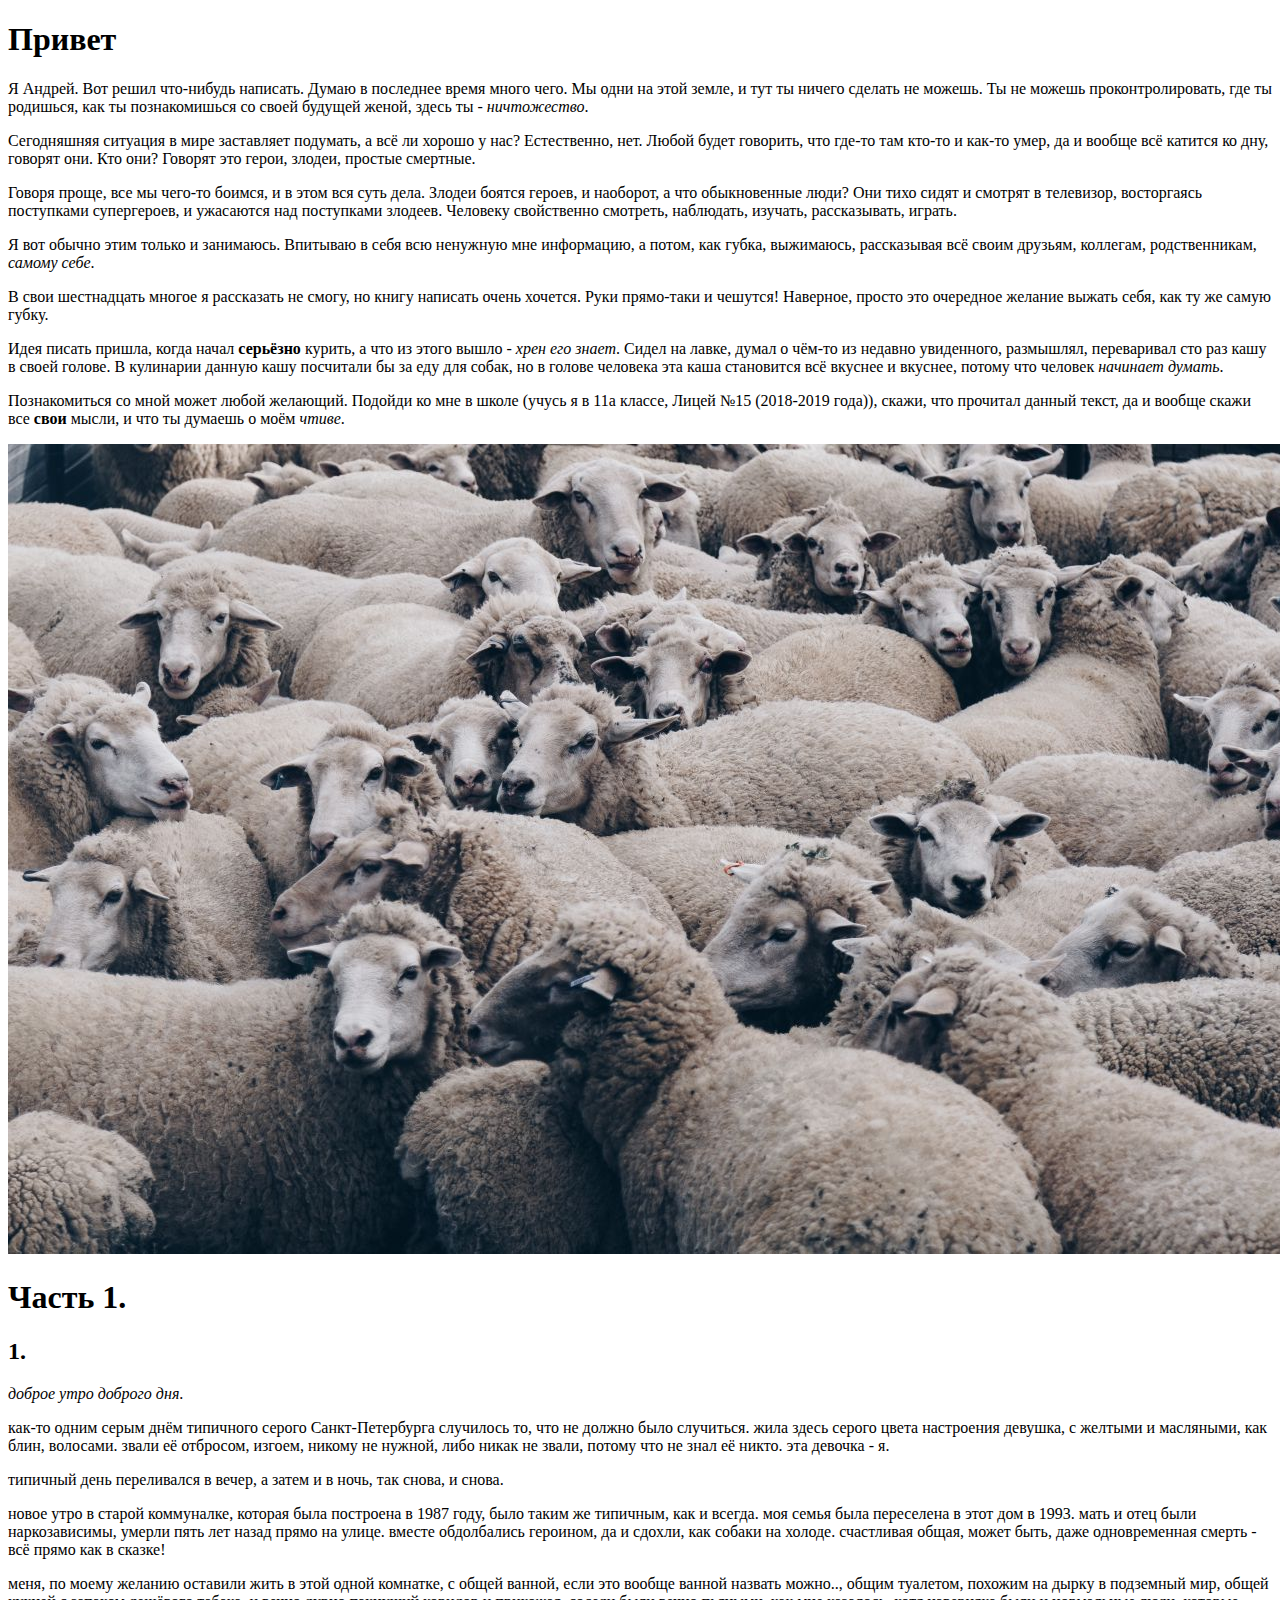
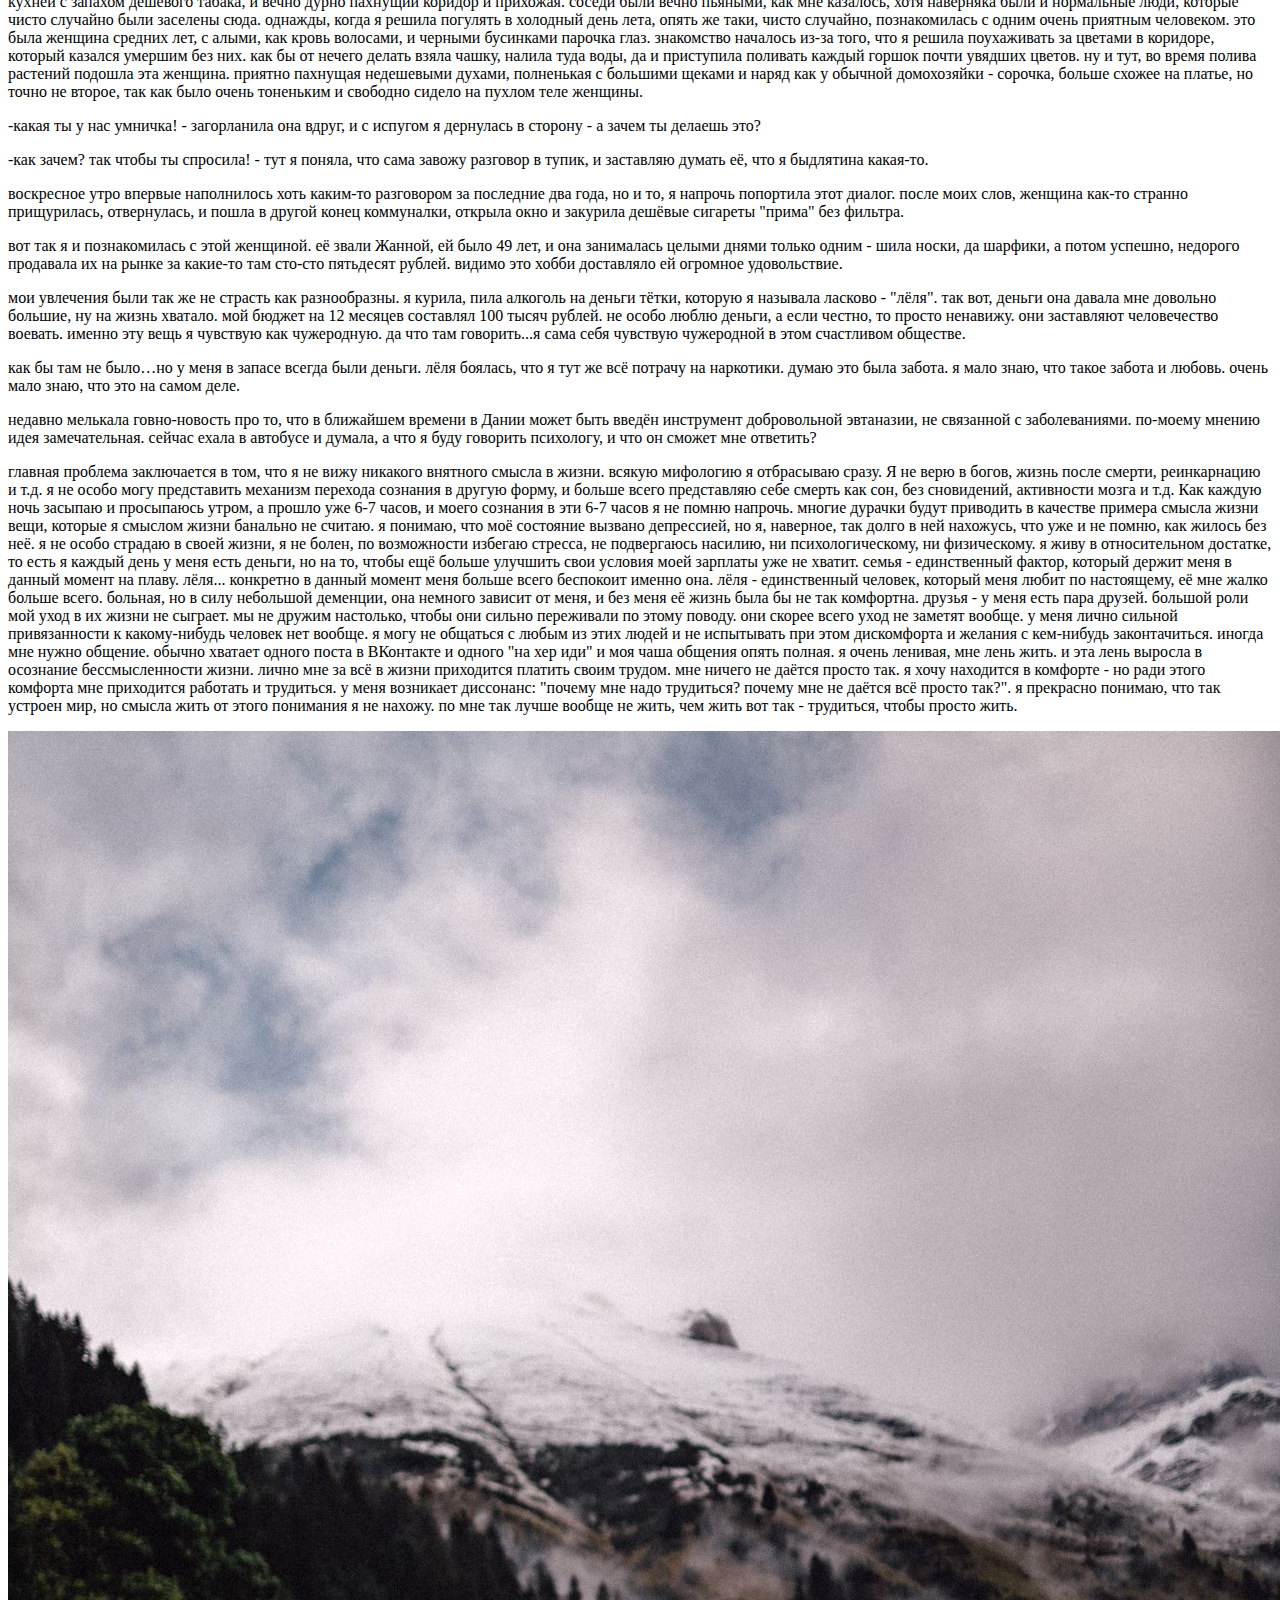
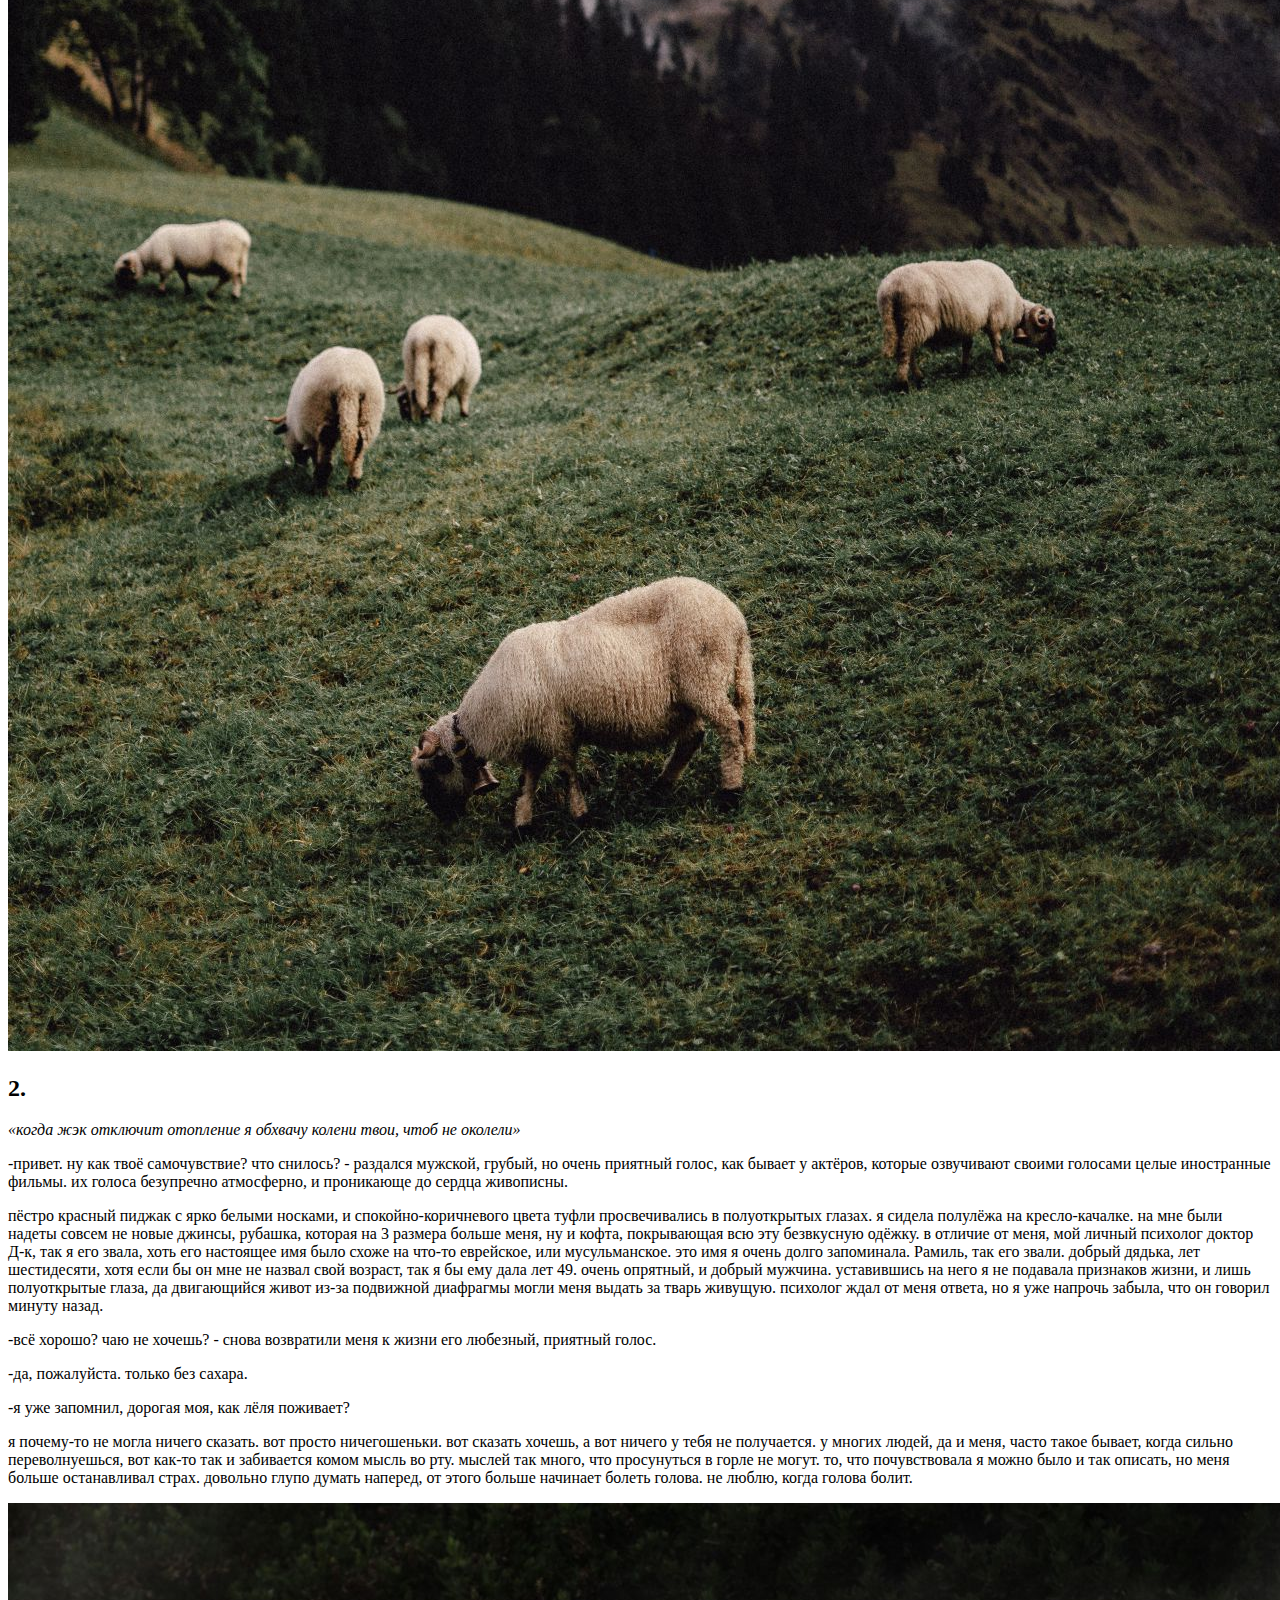
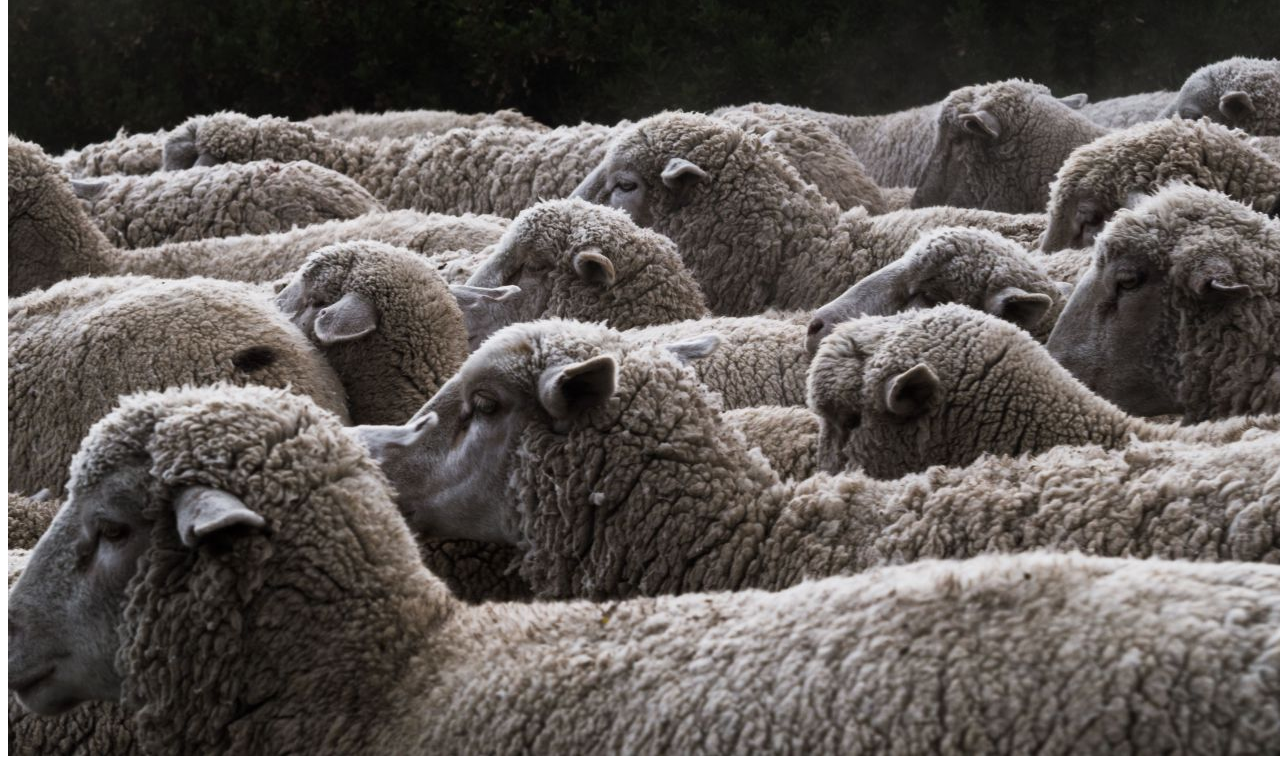
==== index.html @ 4d065846 "hot FIX" ====
<!DOCTYPE html>
<html lang="ru" dir="ltr">

<head>
        <meta charset="utf-8">
        <meta name="viewport" content="width=device-width, initial-scale=1, shrink-to-fit=no">
        <title>shapehon site</title>
        <link rel="icon" href="sheep.png">
        <link rel="stylesheet" href="https://stackpath.bootstrapcdn.com/bootstrap/4.2.1/css/bootstrap.min.css" integrity="sha384-GJzZqFGwb1QTTN6wy59ffF1BuGJpLSa9DkKMp0DgiMDm4iYMj70gZWKYbI706tWS" crossorigin="anonymous">

</head>

<body>

        <div class="container">
                <div class="row justify-content-center">
                        <div class="col-md-auto">
                                <h1 class="text-center">Привет</h1>
                                <p>Я Андрей. Вот решил что-нибудь написать. Думаю в последнее время много чего. Мы одни на этой земле, и тут ты ничего сделать не можешь. Ты не можешь проконтролировать, где ты родишься, как ты познакомишься со
                                        своей будущей
                                        женой, здесь ты - <em>ничтожество</em>.</p>
                                <p>Сегодняшняя ситуация в мире заставляет подумать, а всё ли хорошо у нас? Естественно, нет. Любой будет говорить, что где-то там кто-то и как-то умер, да и вообще всё катится ко дну, говорят они. Кто они? Говорят это
                                        герои, злодеи,
                                        простые смертные.</p>
                                <p>Говоря проще, все мы чего-то боимся, и в этом вся суть дела. Злодеи боятся героев, и наоборот, а что обыкновенные люди? Они тихо сидят и смотрят в телевизор, восторгаясь поступками супергероев, и ужасаются над
                                        поступками злодеев.
                                        Человеку свойственно смотреть, наблюдать, изучать, рассказывать, играть. </p>
                                <p>Я вот обычно этим только и занимаюсь. Впитываю в себя всю ненужную мне информацию, а потом, как губка, выжимаюсь, рассказывая всё своим друзьям, коллегам, родственникам, <em>самому себе</em>. </p>
                                <p>В свои шестнадцать многое я рассказать не смогу, но книгу написать очень хочется. Руки прямо-таки и чешутся! Наверное, просто это очередное желание выжать себя, как ту же самую губку.</p>
                                <p>Идея писать пришла, когда начал <strong>серьёзно</strong> курить, а что из этого вышло - <em>хрен его знает</em>. Сидел на лавке, думал о чём-то из недавно увиденного, размышлял, переваривал сто раз кашу в своей
                                        голове. В
                                        кулинарии данную кашу посчитали бы за еду для собак, но в голове человека эта каша становится всё вкуснее и вкуснее, потому что человек <em>начинает думать</em>.</p>
                                <p>Познакомиться со мной может любой желающий. Подойди ко мне в школе (учусь я в 11а классе, Лицей №15 (2018-2019 года)), скажи, что прочитал данный текст, да и вообще скажи все <strong>свои</strong> мысли, и что ты
                                        думаешь о моём <em>чтиве</em>.</p>

                                <p><img src="sheeps1.jpg" class="img-fluid" alt=""></p>
                                <h1 class="text-center">Часть 1.</h1>
                                <h2>1.</h2>
                                <p><em>доброе утро доброго дня</em>. </p>
                                <p>как-то одним серым днём типичного серого Санкт-Петербурга случилось то, что не должно было случиться. жила здесь серого цвета настроения девушка, с желтыми и масляными, как блин, волосами. звали её отбросом,
                                        изгоем, никому не нужной, либо
                                        никак не звали, потому что не знал её никто. эта девочка - я.</p>
                                <p>типичный день переливался в вечер, а затем и в ночь, так снова, и снова. </p>
                                <p>новое утро в старой коммуналке, которая была построена в 1987 году, было таким же типичным, как и всегда. моя семья была переселена в этот дом в 1993. мать и отец были наркозависимы, умерли пять лет назад прямо на
                                        улице. вместе
                                        обдолбались героином, да и сдохли, как собаки на холоде. счастливая общая, может быть, даже одновременная смерть - всё прямо как в сказке!</p>
                                <p>меня, по моему желанию оставили жить в этой одной комнатке, с общей ванной, если это вообще ванной назвать можно.., общим туалетом, похожим на дырку в подземный мир, общей кухней с запахом дешёвого табака, и вечно
                                        дурно пахнущий коридор и
                                        прихожая. соседи были вечно пьяными, как мне казалось, хотя наверняка были и нормальные люди, которые чисто случайно были заселены сюда. однажды, когда я решила погулять в холодный день лета, опять же таки,
                                        чисто случайно,
                                        познакомилась с одним очень приятным человеком. это была женщина средних лет, с алыми, как кровь волосами, и черными бусинками парочка глаз. знакомство началось из-за того, что я решила поухаживать за цветами
                                        в коридоре, который
                                        казался умершим без них. как бы от нечего делать взяла чашку, налила туда воды, да и приступила поливать каждый горшок почти увядших цветов. ну и тут, во время полива растений подошла эта женщина. приятно
                                        пахнущая недешевыми духами,
                                        полненькая с большими щеками и наряд как у обычной домохозяйки - сорочка, больше схожее на платье, но точно не второе, так как было очень тоненьким и свободно сидело на пухлом теле женщины.</p>
                                <p>-какая ты у нас умничка! - загорланила она вдруг, и с испугом я дернулась в сторону - а зачем ты делаешь это?</p>
                                <p>-как зачем? так чтобы ты спросила! - тут я поняла, что сама завожу разговор в тупик, и заставляю думать её, что я быдлятина какая-то.</p>
                                <p>воскресное утро впервые наполнилось хоть каким-то разговором за последние два года, но и то, я напрочь попортила этот диалог. после моих слов, женщина как-то странно прищурилась, отвернулась, и пошла в другой конец
                                        коммуналки, открыла
                                        окно и закурила дешёвые сигареты &quot;прима&quot; без фильтра.</p>
                                <p>вот так я и познакомилась с этой женщиной. её звали Жанной, ей было 49 лет, и она занималась целыми днями только одним - шила носки, да шарфики, а потом успешно, недорого продавала их на рынке за какие-то там
                                        сто-сто пятьдесят рублей.
                                        видимо это хобби доставляло ей огромное удовольствие. </p>
                                <p>мои увлечения были так же не страсть как разнообразны. я курила, пила алкоголь на деньги тётки, которую я называла ласково - &quot;лёля&quot;. так вот, деньги она давала мне довольно большие, ну на жизнь хватало.
                                        мой бюджет на 12 месяцев
                                        составлял 100 тысяч рублей. не особо люблю деньги, а если честно, то просто ненавижу. они заставляют человечество воевать. именно эту вещь я чувствую как чужеродную. да что там говорить...я сама себя чувствую
                                        чужеродной в этом
                                        счастливом обществе.</p>
                                <p>как бы там не было…но у меня в запасе всегда были деньги. лёля боялась, что я тут же всё потрачу на наркотики. думаю это была забота. я мало знаю, что такое забота и любовь. очень мало знаю, что это на самом деле.</p>
                                <p>недавно мелькала говно-новость про то, что в ближайшем времени в Дании может быть введён инструмент добровольной эвтаназии, не связанной с заболеваниями. по-моему мнению идея замечательная. сейчас ехала в автобусе
                                        и думала, а что я буду
                                        говорить психологу, и что он сможет мне ответить?</p>
                                <p>главная проблема заключается в том, что я не вижу никакого внятного смысла в жизни. всякую мифологию я отбрасываю сразу. Я не верю в богов, жизнь после смерти, реинкарнацию и т.д. я не особо могу представить
                                        механизм перехода сознания в
                                        другую форму, и больше всего представляю себе смерть как сон, без сновидений, активности мозга и т.д. Как каждую ночь засыпаю и просыпаюсь утром, а прошло уже 6-7 часов, и моего сознания в эти 6-7 часов я не
                                        помню напрочь. многие
                                        дурачки будут приводить в качестве примера смысла жизни вещи, которые я смыслом жизни банально не считаю. я понимаю, что моё состояние вызвано депрессией, но я, наверное, так долго в ней нахожусь, что уже и не
                                        помню, как жилось без
                                        неё. я не особо страдаю в своей жизни, я не болен, по возможности избегаю стресса, не подвергаюсь насилию, ни психологическому, ни физическому. я живу в относительном достатке, то есть я каждый день у меня
                                        есть деньги, но на то,
                                        чтобы ещё больше улучшить свои условия моей зарплаты уже не хватит. семья - единственный фактор, который держит меня в данный момент на плаву. лёля... конкретно в данный момент меня больше всего беспокоит
                                        именно она. лёля -
                                        единственный человек, который меня любит по настоящему, её мне жалко больше всего. больная, но в силу небольшой деменции, она немного зависит от меня, и без меня её жизнь была бы не так комфортна. друзья - у
                                        меня есть пара друзей.
                                        большой роли мой уход в их жизни не сыграет. мы не дружим настолько, чтобы они сильно переживали по этому поводу. они скорее всего уход не заметят вообще. у меня лично сильной привязанности к какому-нибудь
                                        человек нет вообще. я могу
                                        не общаться с любым из этих людей и не испытывать при этом дискомфорта и желания с кем-нибудь законтачиться. иногда мне нужно общение. обычно хватает одного поста в ВКонтакте и одного &quot;на хер иди&quot; и
                                        моя чаша общения опять
                                        полная. я очень ленивая, мне лень жить. и эта лень выросла в осознание бессмысленности жизни. лично мне за всё в жизни приходится платить своим трудом. мне ничего не даётся просто так. я хочу находится в
                                        комфорте - но ради этого
                                        комфорта мне приходится работать и трудиться. у меня возникает диссонанс: &quot;почему мне надо трудиться? почему мне не даётся всё просто так?&quot;. я прекрасно понимаю, что так устроен мир, но смысла жить
                                        от этого понимания я не
                                        нахожу. по мне так лучше вообще не жить, чем жить вот так - трудиться, чтобы просто жить.</p>

                                <p><img src="sheeps2.jpg" class="img-fluid" alt=""></p>

                                <h2>2.</h2>
                                <p><em>«когда жэк отключит отопление я обхвачу колени твои, чтоб не околели»</em></p>
                                <p>-привет. ну как твоё самочувствие? что снилось? - раздался мужской, грубый, но очень приятный голос, как бывает у актёров, которые озвучивают своими голосами целые иностранные фильмы. их голоса безупречно
                                        атмосферно, и проникающе до
                                        сердца живописны.</p>
                                <p>пёстро красный пиджак с ярко белыми носками, и спокойно-коричневого цвета туфли просвечивались в полуоткрытых глазах. я сидела полулёжа на кресло-качалке. на мне были надеты совсем не новые джинсы, рубашка, которая
                                        на 3 размера больше
                                        меня, ну и кофта, покрывающая всю эту безвкусную одёжку. в отличие от меня, мой личный психолог доктор Д-к, так я его звала, хоть его настоящее имя было схоже на что-то еврейское, или мусульманское. это имя я
                                        очень долго запоминала.
                                        Рамиль, так его звали. добрый дядька, лет шестидесяти, хотя если бы он мне не назвал свой возраст, так я бы ему дала лет 49. очень опрятный, и добрый мужчина. уставившись на него я не подавала признаков жизни,
                                        и лишь полуоткрытые
                                        глаза, да двигающийся живот из-за подвижной диафрагмы могли меня выдать за тварь живущую. психолог ждал от меня ответа, но я уже напрочь забыла, что он говорил минуту назад.</p>
                                <p>-всё хорошо? чаю не хочешь? - снова возвратили меня к жизни его любезный, приятный голос.</p>
                                <p>-да, пожалуйста. только без сахара.</p>
                                <p>-я уже запомнил, дорогая моя, как лёля поживает?</p>
                                <p>я почему-то не могла ничего сказать. вот просто ничегошеньки. вот сказать хочешь, а вот ничего у тебя не получается. у многих людей, да и меня, часто такое бывает, когда сильно переволнуешься, вот как-то так и
                                        забивается комом мысль во
                                        рту. мыслей так много, что просунуться в горле не могут. то, что почувствовала я можно было и так описать, но меня больше останавливал страх. довольно глупо думать наперед, от этого больше начинает болеть
                                        голова. не люблю, когда
                                        голова болит.</p>

                                <p><a href="./secret/index.html"><img src="sheeps3.jpg" class="img-fluid" alt=""></a></p>
                        </div>
                </div>
        </div>

        <script src="https://code.jquery.com/jquery-3.3.1.slim.min.js" integrity="sha384-q8i/X+965DzO0rT7abK41JStQIAqVgRVzpbzo5smXKp4YfRvH+8abtTE1Pi6jizo" crossorigin="anonymous"></script>
        <script src="https://cdnjs.cloudflare.com/ajax/libs/popper.js/1.14.6/umd/popper.min.js" integrity="sha384-wHAiFfRlMFy6i5SRaxvfOCifBUQy1xHdJ/yoi7FRNXMRBu5WHdZYu1hA6ZOblgut" crossorigin="anonymous"></script>
        <script src="https://stackpath.bootstrapcdn.com/bootstrap/4.2.1/js/bootstrap.min.js" integrity="sha384-B0UglyR+jN6CkvvICOB2joaf5I4l3gm9GU6Hc1og6Ls7i6U/mkkaduKaBhlAXv9k" crossorigin="anonymous"></script>

</body>

</html>
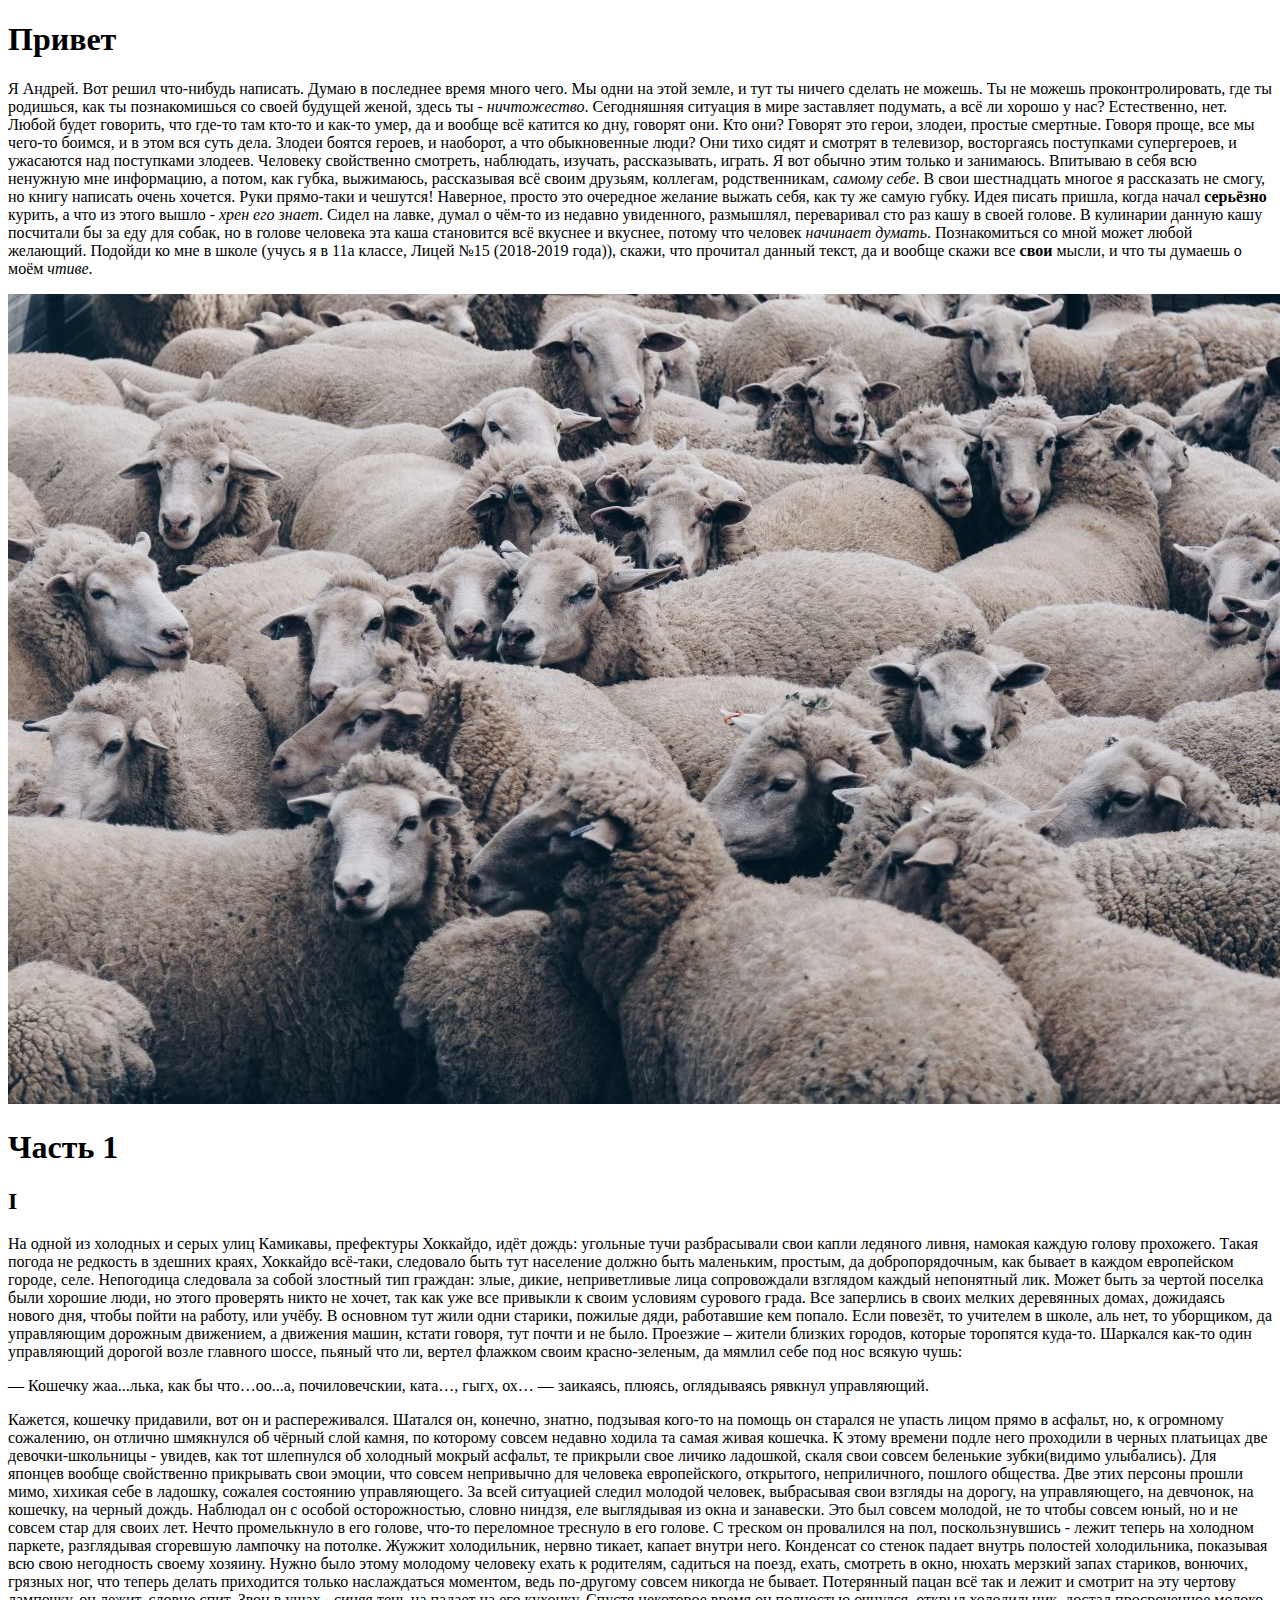
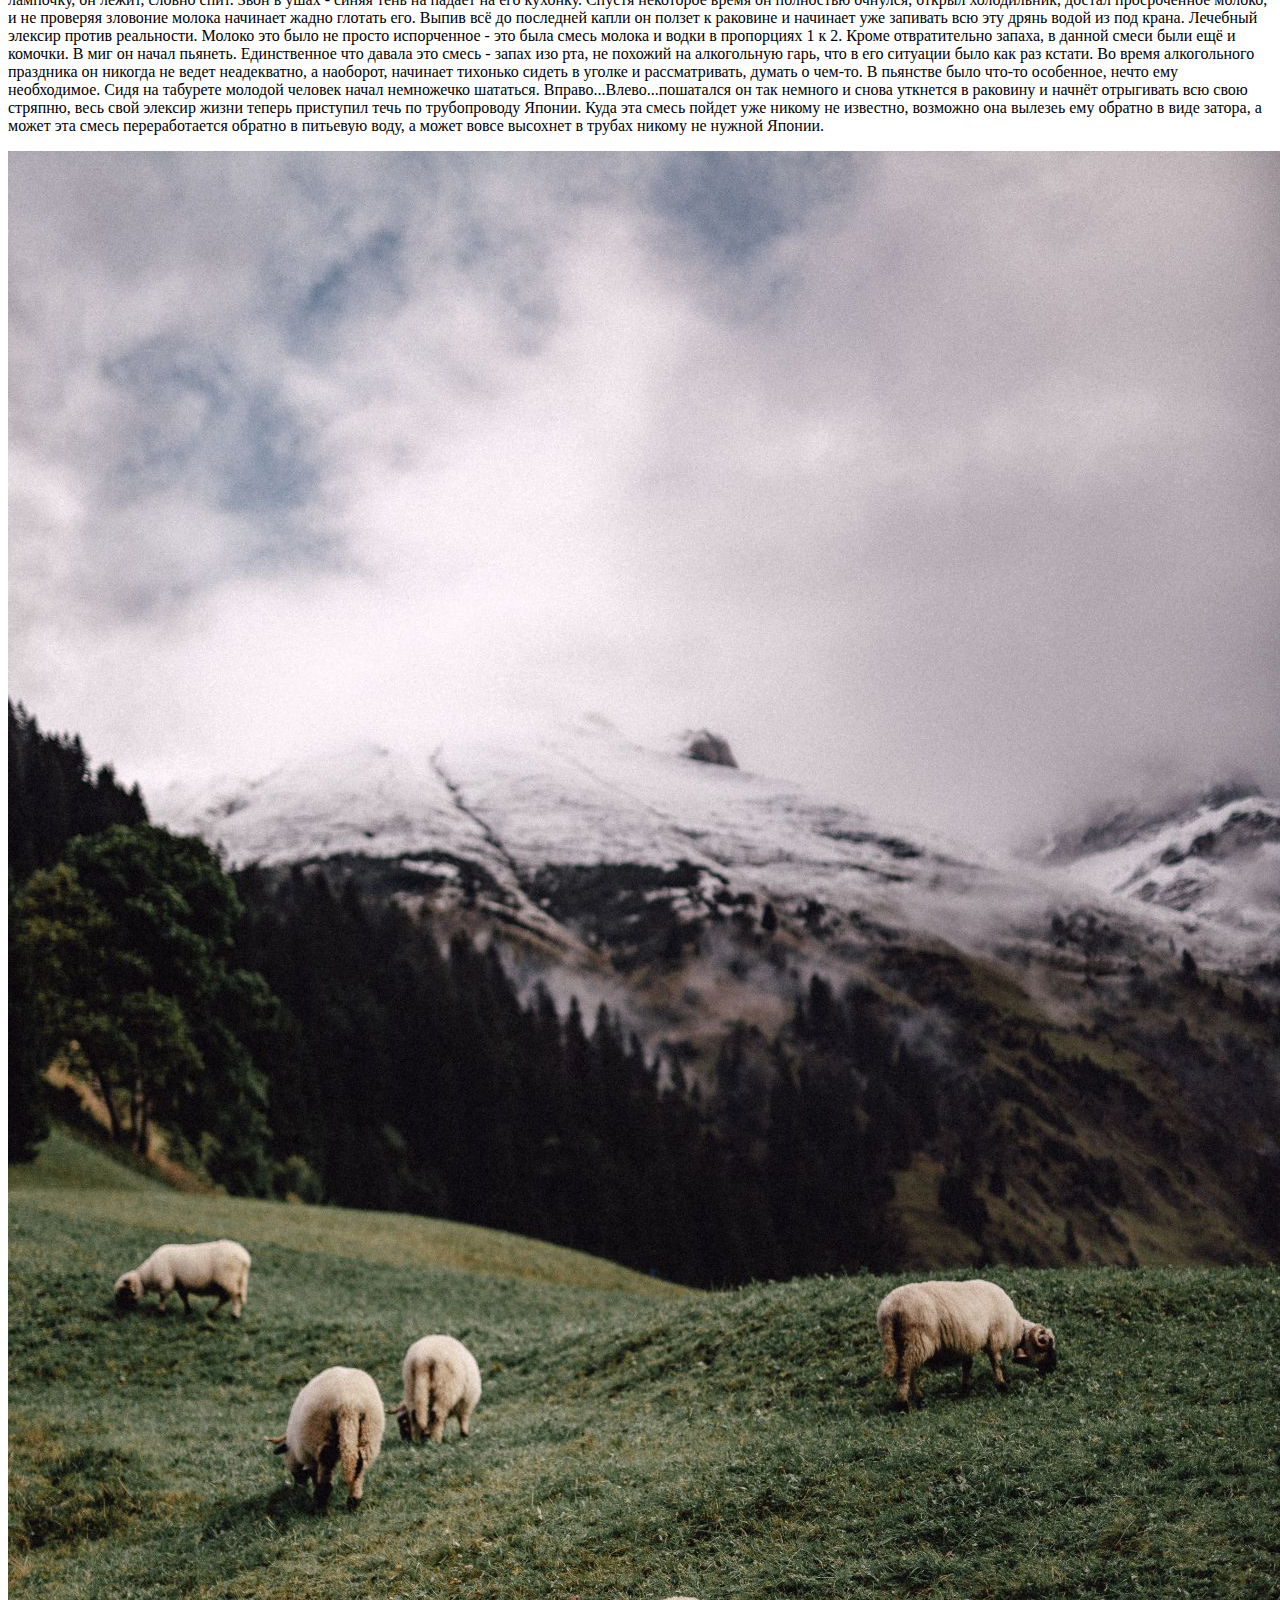
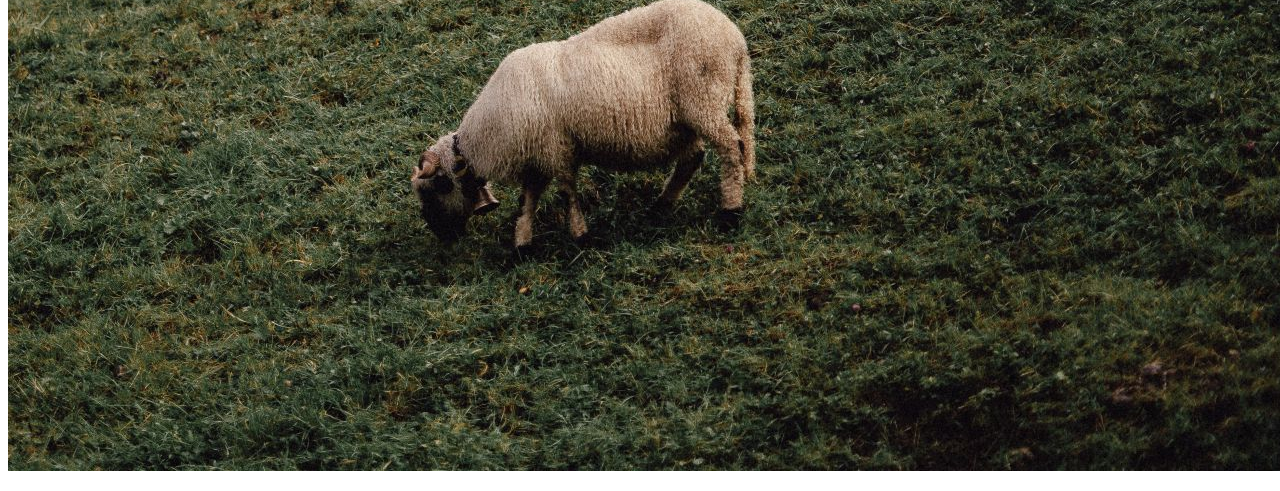
==== commit 7069b211: "adding new text imprving style" ====
--- a/index.html
+++ b/index.html
@@ -18,104 +18,53 @@
                                 <h1 class="text-center">Привет</h1>
                                 <p>Я Андрей. Вот решил что-нибудь написать. Думаю в последнее время много чего. Мы одни на этой земле, и тут ты ничего сделать не можешь. Ты не можешь проконтролировать, где ты родишься, как ты познакомишься со
                                         своей будущей
-                                        женой, здесь ты - <em>ничтожество</em>.</p>
-                                <p>Сегодняшняя ситуация в мире заставляет подумать, а всё ли хорошо у нас? Естественно, нет. Любой будет говорить, что где-то там кто-то и как-то умер, да и вообще всё катится ко дну, говорят они. Кто они? Говорят это
+                                        женой, здесь ты - <em>ничтожество</em>.
+                                        Сегодняшняя ситуация в мире заставляет подумать, а всё ли хорошо у нас? Естественно, нет. Любой будет говорить, что где-то там кто-то и как-то умер, да и вообще всё катится ко дну, говорят они. Кто они?
+                                        Говорят это
                                         герои, злодеи,
-                                        простые смертные.</p>
-                                <p>Говоря проще, все мы чего-то боимся, и в этом вся суть дела. Злодеи боятся героев, и наоборот, а что обыкновенные люди? Они тихо сидят и смотрят в телевизор, восторгаясь поступками супергероев, и ужасаются над
+                                        простые смертные.
+                                        Говоря проще, все мы чего-то боимся, и в этом вся суть дела. Злодеи боятся героев, и наоборот, а что обыкновенные люди? Они тихо сидят и смотрят в телевизор, восторгаясь поступками супергероев, и ужасаются над
                                         поступками злодеев.
-                                        Человеку свойственно смотреть, наблюдать, изучать, рассказывать, играть. </p>
-                                <p>Я вот обычно этим только и занимаюсь. Впитываю в себя всю ненужную мне информацию, а потом, как губка, выжимаюсь, рассказывая всё своим друзьям, коллегам, родственникам, <em>самому себе</em>. </p>
-                                <p>В свои шестнадцать многое я рассказать не смогу, но книгу написать очень хочется. Руки прямо-таки и чешутся! Наверное, просто это очередное желание выжать себя, как ту же самую губку.</p>
-                                <p>Идея писать пришла, когда начал <strong>серьёзно</strong> курить, а что из этого вышло - <em>хрен его знает</em>. Сидел на лавке, думал о чём-то из недавно увиденного, размышлял, переваривал сто раз кашу в своей
+                                        Человеку свойственно смотреть, наблюдать, изучать, рассказывать, играть.
+                                        Я вот обычно этим только и занимаюсь. Впитываю в себя всю ненужную мне информацию, а потом, как губка, выжимаюсь, рассказывая всё своим друзьям, коллегам, родственникам, <em>самому себе</em>.
+                                        В свои шестнадцать многое я рассказать не смогу, но книгу написать очень хочется. Руки прямо-таки и чешутся! Наверное, просто это очередное желание выжать себя, как ту же самую губку.
+                                        Идея писать пришла, когда начал <strong>серьёзно</strong> курить, а что из этого вышло - <em>хрен его знает</em>. Сидел на лавке, думал о чём-то из недавно увиденного, размышлял, переваривал сто раз кашу в
+                                        своей
                                         голове. В
-                                        кулинарии данную кашу посчитали бы за еду для собак, но в голове человека эта каша становится всё вкуснее и вкуснее, потому что человек <em>начинает думать</em>.</p>
-                                <p>Познакомиться со мной может любой желающий. Подойди ко мне в школе (учусь я в 11а классе, Лицей №15 (2018-2019 года)), скажи, что прочитал данный текст, да и вообще скажи все <strong>свои</strong> мысли, и что ты
+                                        кулинарии данную кашу посчитали бы за еду для собак, но в голове человека эта каша становится всё вкуснее и вкуснее, потому что человек <em>начинает думать</em>.
+                                        Познакомиться со мной может любой желающий. Подойди ко мне в школе (учусь я в 11а классе, Лицей №15 (2018-2019 года)), скажи, что прочитал данный текст, да и вообще скажи все <strong>свои</strong> мысли, и что
+                                        ты
                                         думаешь о моём <em>чтиве</em>.</p>
 
                                 <p><img src="sheeps1.jpg" class="img-fluid" alt=""></p>
-                                <h1 class="text-center">Часть 1.</h1>
-                                <h2>1.</h2>
-                                <p><em>доброе утро доброго дня</em>. </p>
-                                <p>как-то одним серым днём типичного серого Санкт-Петербурга случилось то, что не должно было случиться. жила здесь серого цвета настроения девушка, с желтыми и масляными, как блин, волосами. звали её отбросом,
-                                        изгоем, никому не нужной, либо
-                                        никак не звали, потому что не знал её никто. эта девочка - я.</p>
-                                <p>типичный день переливался в вечер, а затем и в ночь, так снова, и снова. </p>
-                                <p>новое утро в старой коммуналке, которая была построена в 1987 году, было таким же типичным, как и всегда. моя семья была переселена в этот дом в 1993. мать и отец были наркозависимы, умерли пять лет назад прямо на
-                                        улице. вместе
-                                        обдолбались героином, да и сдохли, как собаки на холоде. счастливая общая, может быть, даже одновременная смерть - всё прямо как в сказке!</p>
-                                <p>меня, по моему желанию оставили жить в этой одной комнатке, с общей ванной, если это вообще ванной назвать можно.., общим туалетом, похожим на дырку в подземный мир, общей кухней с запахом дешёвого табака, и вечно
-                                        дурно пахнущий коридор и
-                                        прихожая. соседи были вечно пьяными, как мне казалось, хотя наверняка были и нормальные люди, которые чисто случайно были заселены сюда. однажды, когда я решила погулять в холодный день лета, опять же таки,
-                                        чисто случайно,
-                                        познакомилась с одним очень приятным человеком. это была женщина средних лет, с алыми, как кровь волосами, и черными бусинками парочка глаз. знакомство началось из-за того, что я решила поухаживать за цветами
-                                        в коридоре, который
-                                        казался умершим без них. как бы от нечего делать взяла чашку, налила туда воды, да и приступила поливать каждый горшок почти увядших цветов. ну и тут, во время полива растений подошла эта женщина. приятно
-                                        пахнущая недешевыми духами,
-                                        полненькая с большими щеками и наряд как у обычной домохозяйки - сорочка, больше схожее на платье, но точно не второе, так как было очень тоненьким и свободно сидело на пухлом теле женщины.</p>
-                                <p>-какая ты у нас умничка! - загорланила она вдруг, и с испугом я дернулась в сторону - а зачем ты делаешь это?</p>
-                                <p>-как зачем? так чтобы ты спросила! - тут я поняла, что сама завожу разговор в тупик, и заставляю думать её, что я быдлятина какая-то.</p>
-                                <p>воскресное утро впервые наполнилось хоть каким-то разговором за последние два года, но и то, я напрочь попортила этот диалог. после моих слов, женщина как-то странно прищурилась, отвернулась, и пошла в другой конец
-                                        коммуналки, открыла
-                                        окно и закурила дешёвые сигареты &quot;прима&quot; без фильтра.</p>
-                                <p>вот так я и познакомилась с этой женщиной. её звали Жанной, ей было 49 лет, и она занималась целыми днями только одним - шила носки, да шарфики, а потом успешно, недорого продавала их на рынке за какие-то там
-                                        сто-сто пятьдесят рублей.
-                                        видимо это хобби доставляло ей огромное удовольствие. </p>
-                                <p>мои увлечения были так же не страсть как разнообразны. я курила, пила алкоголь на деньги тётки, которую я называла ласково - &quot;лёля&quot;. так вот, деньги она давала мне довольно большие, ну на жизнь хватало.
-                                        мой бюджет на 12 месяцев
-                                        составлял 100 тысяч рублей. не особо люблю деньги, а если честно, то просто ненавижу. они заставляют человечество воевать. именно эту вещь я чувствую как чужеродную. да что там говорить...я сама себя чувствую
-                                        чужеродной в этом
-                                        счастливом обществе.</p>
-                                <p>как бы там не было…но у меня в запасе всегда были деньги. лёля боялась, что я тут же всё потрачу на наркотики. думаю это была забота. я мало знаю, что такое забота и любовь. очень мало знаю, что это на самом деле.</p>
-                                <p>недавно мелькала говно-новость про то, что в ближайшем времени в Дании может быть введён инструмент добровольной эвтаназии, не связанной с заболеваниями. по-моему мнению идея замечательная. сейчас ехала в автобусе
-                                        и думала, а что я буду
-                                        говорить психологу, и что он сможет мне ответить?</p>
-                                <p>главная проблема заключается в том, что я не вижу никакого внятного смысла в жизни. всякую мифологию я отбрасываю сразу. Я не верю в богов, жизнь после смерти, реинкарнацию и т.д. я не особо могу представить
-                                        механизм перехода сознания в
-                                        другую форму, и больше всего представляю себе смерть как сон, без сновидений, активности мозга и т.д. Как каждую ночь засыпаю и просыпаюсь утром, а прошло уже 6-7 часов, и моего сознания в эти 6-7 часов я не
-                                        помню напрочь. многие
-                                        дурачки будут приводить в качестве примера смысла жизни вещи, которые я смыслом жизни банально не считаю. я понимаю, что моё состояние вызвано депрессией, но я, наверное, так долго в ней нахожусь, что уже и не
-                                        помню, как жилось без
-                                        неё. я не особо страдаю в своей жизни, я не болен, по возможности избегаю стресса, не подвергаюсь насилию, ни психологическому, ни физическому. я живу в относительном достатке, то есть я каждый день у меня
-                                        есть деньги, но на то,
-                                        чтобы ещё больше улучшить свои условия моей зарплаты уже не хватит. семья - единственный фактор, который держит меня в данный момент на плаву. лёля... конкретно в данный момент меня больше всего беспокоит
-                                        именно она. лёля -
-                                        единственный человек, который меня любит по настоящему, её мне жалко больше всего. больная, но в силу небольшой деменции, она немного зависит от меня, и без меня её жизнь была бы не так комфортна. друзья - у
-                                        меня есть пара друзей.
-                                        большой роли мой уход в их жизни не сыграет. мы не дружим настолько, чтобы они сильно переживали по этому поводу. они скорее всего уход не заметят вообще. у меня лично сильной привязанности к какому-нибудь
-                                        человек нет вообще. я могу
-                                        не общаться с любым из этих людей и не испытывать при этом дискомфорта и желания с кем-нибудь законтачиться. иногда мне нужно общение. обычно хватает одного поста в ВКонтакте и одного &quot;на хер иди&quot; и
-                                        моя чаша общения опять
-                                        полная. я очень ленивая, мне лень жить. и эта лень выросла в осознание бессмысленности жизни. лично мне за всё в жизни приходится платить своим трудом. мне ничего не даётся просто так. я хочу находится в
-                                        комфорте - но ради этого
-                                        комфорта мне приходится работать и трудиться. у меня возникает диссонанс: &quot;почему мне надо трудиться? почему мне не даётся всё просто так?&quot;. я прекрасно понимаю, что так устроен мир, но смысла жить
-                                        от этого понимания я не
-                                        нахожу. по мне так лучше вообще не жить, чем жить вот так - трудиться, чтобы просто жить.</p>
+                                <h1 class="text-center">Часть 1</h1>
+                                <h2 class="text-center">I</h2>
+                                <p>На одной из холодных и серых улиц Камикавы, префектуры Хоккайдо, идёт дождь: угольные тучи разбрасывали свои капли ледяного ливня, намокая каждую голову прохожего. Такая погода не редкость в здешних краях, Хоккайдо
+                                        всё-таки, следовало быть тут население должно быть маленьким, простым, да добропорядочным, как бывает в каждом европейском городе, селе. Непогодица следовала за собой злостный тип граждан: злые, дикие,
+                                        неприветливые лица сопровождали взглядом каждый непонятный лик. Может быть за чертой поселка были хорошие люди, но этого проверять никто не хочет, так как уже все привыкли к своим условиям сурового града. Все
+                                        заперлись в своих мелких деревянных домах, дожидаясь нового дня, чтобы пойти на работу, или учёбу. В основном тут жили одни старики, пожилые дяди, работавшие кем попало. Если повезёт, то учителем в школе, аль
+                                        нет, то уборщиком, да управляющим дорожным движением, а движения машин, кстати говоря, тут почти и не было. Проезжие – жители близких городов, которые торопятся куда-то.
+                                        Шаркался как-то один управляющий дорогой возле главного шоссе, пьяный что ли, вертел флажком своим красно-зеленым, да мямлил себе под нос всякую чушь:
+                                        <p>— Кошечку жаа...лька, как бы что…оо...а, почиловечскии, ката…, гыгх, ох… — заикаясь, плюясь, оглядываясь рявкнул управляющий.</p>
+                                        Кажется, кошечку придавили, вот он и распереживался. Шатался он, конечно, знатно, подзывая кого-то на помощь он старался не упасть лицом прямо в асфальт, но, к огромному сожалению, он отлично шмякнулся об
+                                        чёрный слой камня, по которому совсем недавно ходила та самая живая кошечка. К этому времени подле него проходили в черных платьицах две девочки-школьницы - увидев, как тот шлепнулся об холодный мокрый
+                                        асфальт, те прикрыли свое личико ладошкой, скаля свои совсем беленькие зубки(видимо улыбались). Для японцев вообще свойственно прикрывать свои эмоции, что совсем непривычно для человека европейского,
+                                        открытого, неприличного, пошлого общества. Две этих персоны прошли мимо, хихикая себе в ладошку, сожалея состоянию управляющего. За всей ситуацией следил молодой человек, выбрасывая свои взгляды на дорогу, на
+                                        управляющего, на девчонок, на кошечку, на черный дождь. Наблюдал он с особой осторожностью, словно ниндзя, еле выглядывая из окна и занавески. Это был совсем молодой, не то чтобы совсем юный, но и не совсем
+                                        стар для своих лет. Нечто промелькнуло в его голове, что-то переломное треснуло в его голове. С треском он провалился на пол, поскользнувшись - лежит теперь на холодном паркете, разглядывая сгоревшую лампочку
+                                        на потолке. Жужжит холодильник, нервно тикает, капает внутри него. Конденсат со стенок падает внутрь полостей холодильника, показывая всю свою негодность своему хозяину. Нужно было этому молодому человеку
+                                        ехать к родителям, садиться на поезд, ехать, смотреть в окно, нюхать мерзкий запах стариков, вонючих, грязных ног, что теперь делать приходится только наслаждаться моментом, ведь по-другому совсем никогда не
+                                        бывает. Потерянный пацан всё так и лежит и смотрит на эту чертову лампочку, он лежит, словно спит. Звон в ушах - синяя тень на падает на его кухонку. Спустя некоторое время он полностью очнулся, открыл
+                                        холодильник, достал просроченное молоко, и не проверяя зловоние молока начинает жадно глотать его. Выпив всё до последней капли он ползет к раковине и начинает уже запивать всю эту дрянь водой из под крана.
+                                        Лечебный элексир против реальности. Молоко это было не просто испорченное - это была смесь молока и водки в пропорциях 1 к 2. Кроме отвратительно запаха, в данной смеси были ещё и комочки. В миг он начал
+                                        пьянеть. Единственное что давала это смесь - запах изо рта, не похожий на алкогольную гарь, что в его ситуации было как раз кстати. Во время алкогольного праздника он никогда не ведет неадекватно, а наоборот,
+                                        начинает тихонько сидеть в уголке и рассматривать, думать о чем-то. В пьянстве было что-то особенное, нечто ему необходимое. Сидя на табурете молодой человек начал немножечко шататься.
+                                        Вправо...Влево...пошатался он так немного и снова уткнется в раковину и начнёт отрыгивать всю свою стряпню, весь свой элексир жизни теперь приступил течь по трубопроводу Японии. Куда эта смесь пойдет уже
+                                        никому не известно, возможно она вылезеь ему обратно в виде затора, а может эта смесь переработается обратно в питьевую воду, а может вовсе высохнет в трубах никому не нужной Японии.</p>
 
-                                <p><img src="sheeps2.jpg" class="img-fluid" alt=""></p>
 
-                                <h2>2.</h2>
-                                <p><em>«когда жэк отключит отопление я обхвачу колени твои, чтоб не околели»</em></p>
-                                <p>-привет. ну как твоё самочувствие? что снилось? - раздался мужской, грубый, но очень приятный голос, как бывает у актёров, которые озвучивают своими голосами целые иностранные фильмы. их голоса безупречно
-                                        атмосферно, и проникающе до
-                                        сердца живописны.</p>
-                                <p>пёстро красный пиджак с ярко белыми носками, и спокойно-коричневого цвета туфли просвечивались в полуоткрытых глазах. я сидела полулёжа на кресло-качалке. на мне были надеты совсем не новые джинсы, рубашка, которая
-                                        на 3 размера больше
-                                        меня, ну и кофта, покрывающая всю эту безвкусную одёжку. в отличие от меня, мой личный психолог доктор Д-к, так я его звала, хоть его настоящее имя было схоже на что-то еврейское, или мусульманское. это имя я
-                                        очень долго запоминала.
-                                        Рамиль, так его звали. добрый дядька, лет шестидесяти, хотя если бы он мне не назвал свой возраст, так я бы ему дала лет 49. очень опрятный, и добрый мужчина. уставившись на него я не подавала признаков жизни,
-                                        и лишь полуоткрытые
-                                        глаза, да двигающийся живот из-за подвижной диафрагмы могли меня выдать за тварь живущую. психолог ждал от меня ответа, но я уже напрочь забыла, что он говорил минуту назад.</p>
-                                <p>-всё хорошо? чаю не хочешь? - снова возвратили меня к жизни его любезный, приятный голос.</p>
-                                <p>-да, пожалуйста. только без сахара.</p>
-                                <p>-я уже запомнил, дорогая моя, как лёля поживает?</p>
-                                <p>я почему-то не могла ничего сказать. вот просто ничегошеньки. вот сказать хочешь, а вот ничего у тебя не получается. у многих людей, да и меня, часто такое бывает, когда сильно переволнуешься, вот как-то так и
-                                        забивается комом мысль во
-                                        рту. мыслей так много, что просунуться в горле не могут. то, что почувствовала я можно было и так описать, но меня больше останавливал страх. довольно глупо думать наперед, от этого больше начинает болеть
-                                        голова. не люблю, когда
-                                        голова болит.</p>
 
-                                <p><a href="./secret/index.html"><img src="sheeps3.jpg" class="img-fluid" alt=""></a></p>
+                                <p><a href="./secret/index.html"><img src="sheeps2.jpg" class="img-fluid" alt=""></a></p>
                         </div>
                 </div>
         </div>
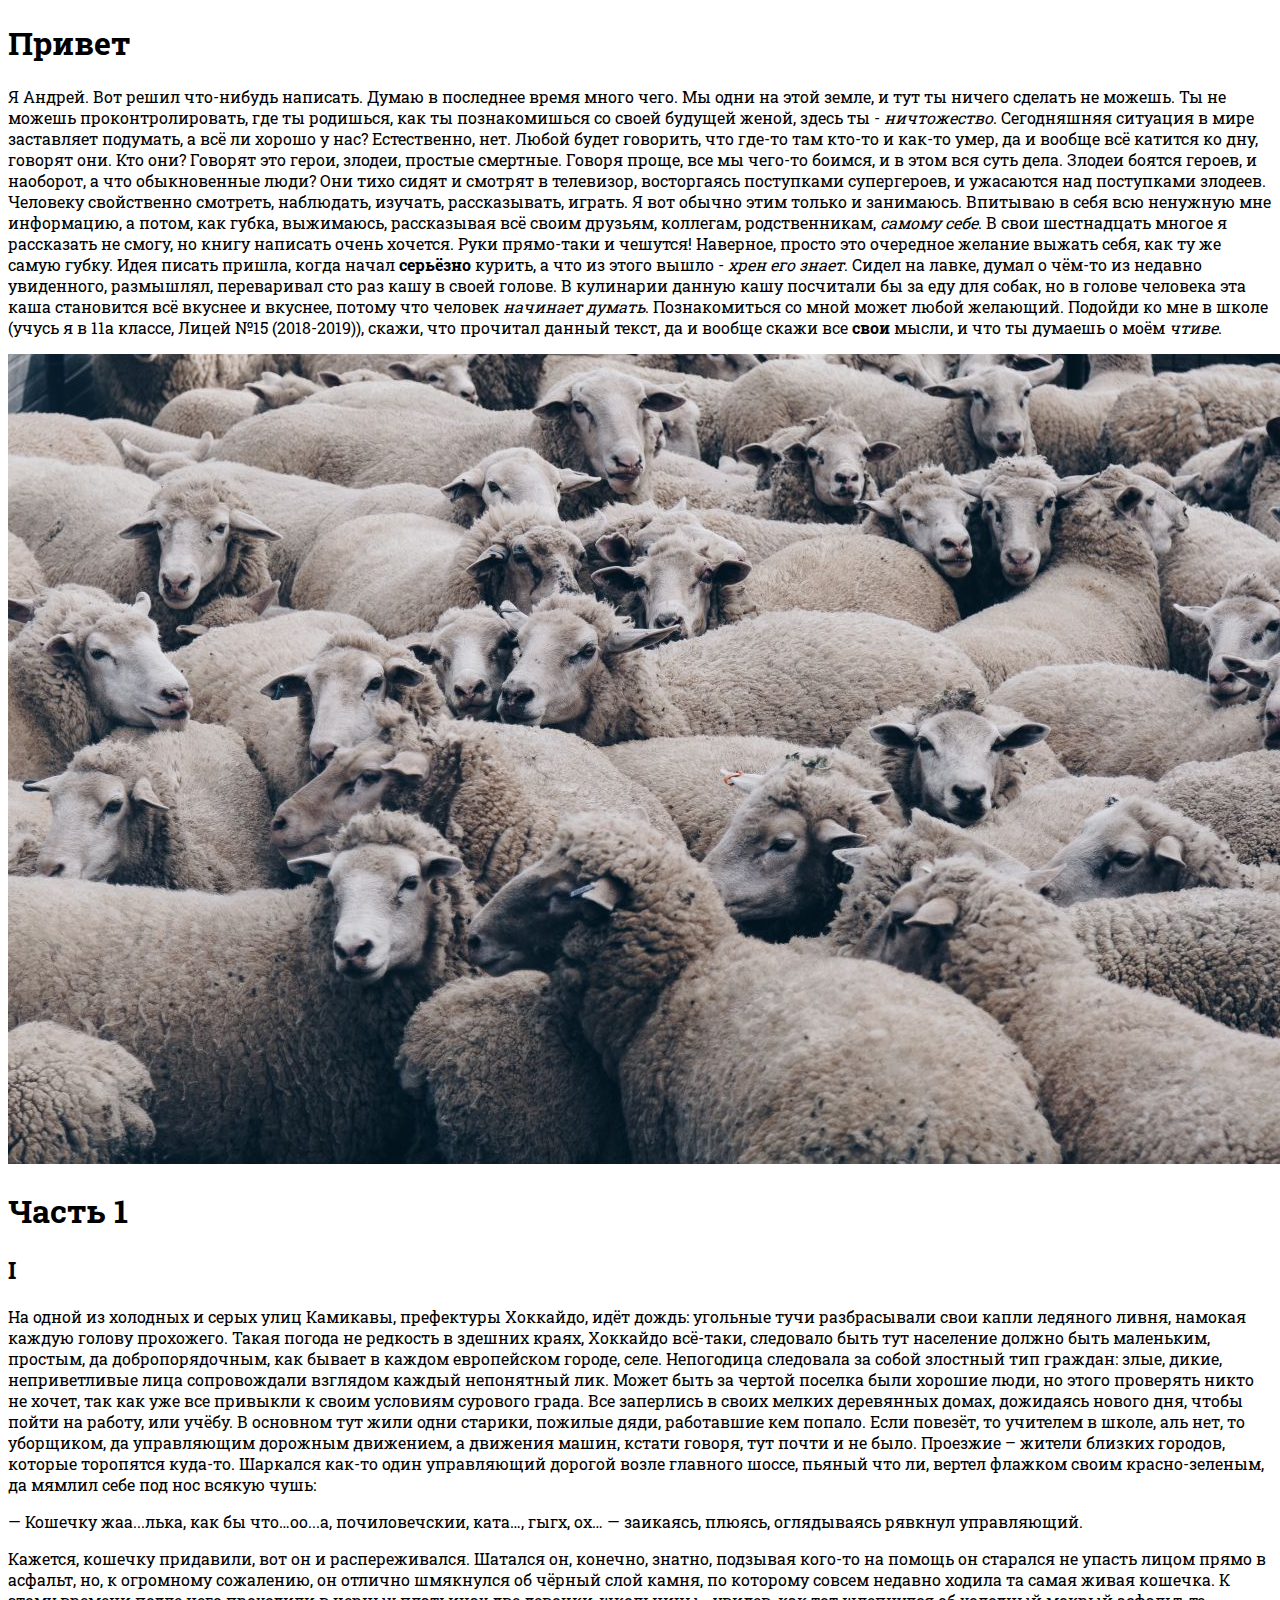
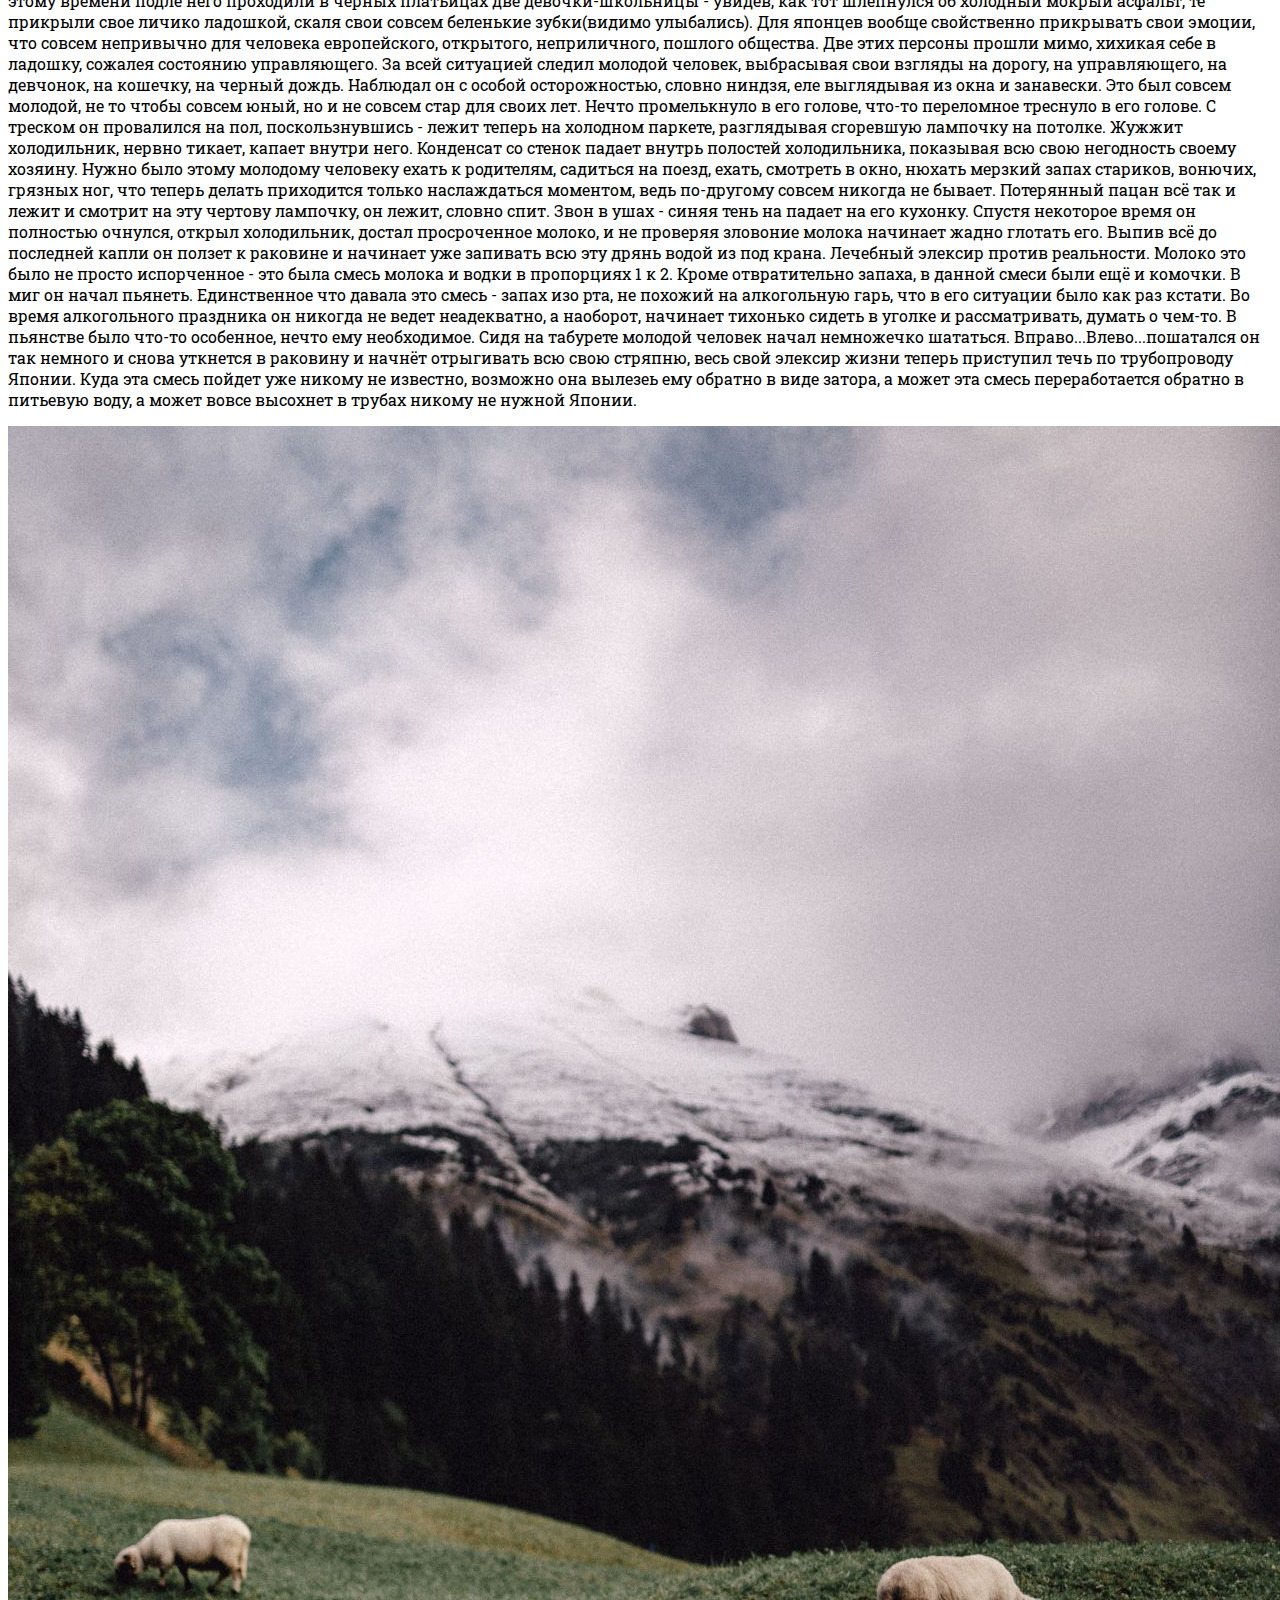
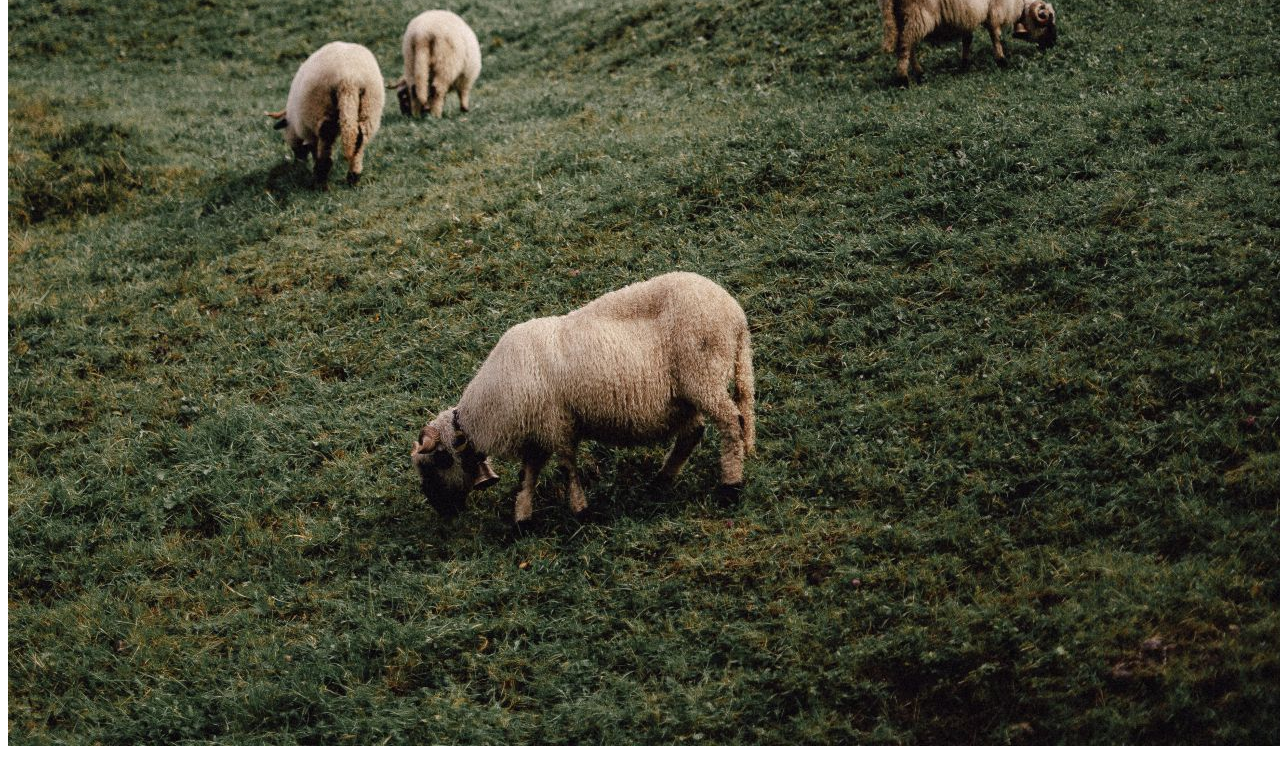
==== commit 63007d61: "adding new fich" ====
--- a/index.html
+++ b/index.html
@@ -7,6 +7,12 @@
         <title>shapehon site</title>
         <link rel="icon" href="sheep.png">
         <link rel="stylesheet" href="https://stackpath.bootstrapcdn.com/bootstrap/4.2.1/css/bootstrap.min.css" integrity="sha384-GJzZqFGwb1QTTN6wy59ffF1BuGJpLSa9DkKMp0DgiMDm4iYMj70gZWKYbI706tWS" crossorigin="anonymous">
+        <link href="https://fonts.googleapis.com/css?family=Roboto+Slab" rel="stylesheet">
+        <style media="screen">
+                body {
+                        font-family: 'Roboto Slab', serif;
+                }
+        </style>
 
 </head>
 
@@ -32,7 +38,7 @@
                                         своей
                                         голове. В
                                         кулинарии данную кашу посчитали бы за еду для собак, но в голове человека эта каша становится всё вкуснее и вкуснее, потому что человек <em>начинает думать</em>.
-                                        Познакомиться со мной может любой желающий. Подойди ко мне в школе (учусь я в 11а классе, Лицей №15 (2018-2019 года)), скажи, что прочитал данный текст, да и вообще скажи все <strong>свои</strong> мысли, и что
+                                        Познакомиться со мной может любой желающий. Подойди ко мне в школе (учусь я в 11а классе, Лицей №15 (2018-2019)), скажи, что прочитал данный текст, да и вообще скажи все <strong>свои</strong> мысли, и что
                                         ты
                                         думаешь о моём <em>чтиве</em>.</p>
 
@@ -64,7 +70,7 @@
 
 
 
-                                <p><a href="./secret/index.html"><img src="sheeps2.jpg" class="img-fluid" alt=""></a></p>
+                                <p><a href="https://shapehon.github.io/secret"><img src="sheeps2.jpg" class="img-fluid" alt=""></a></p>
                         </div>
                 </div>
         </div>
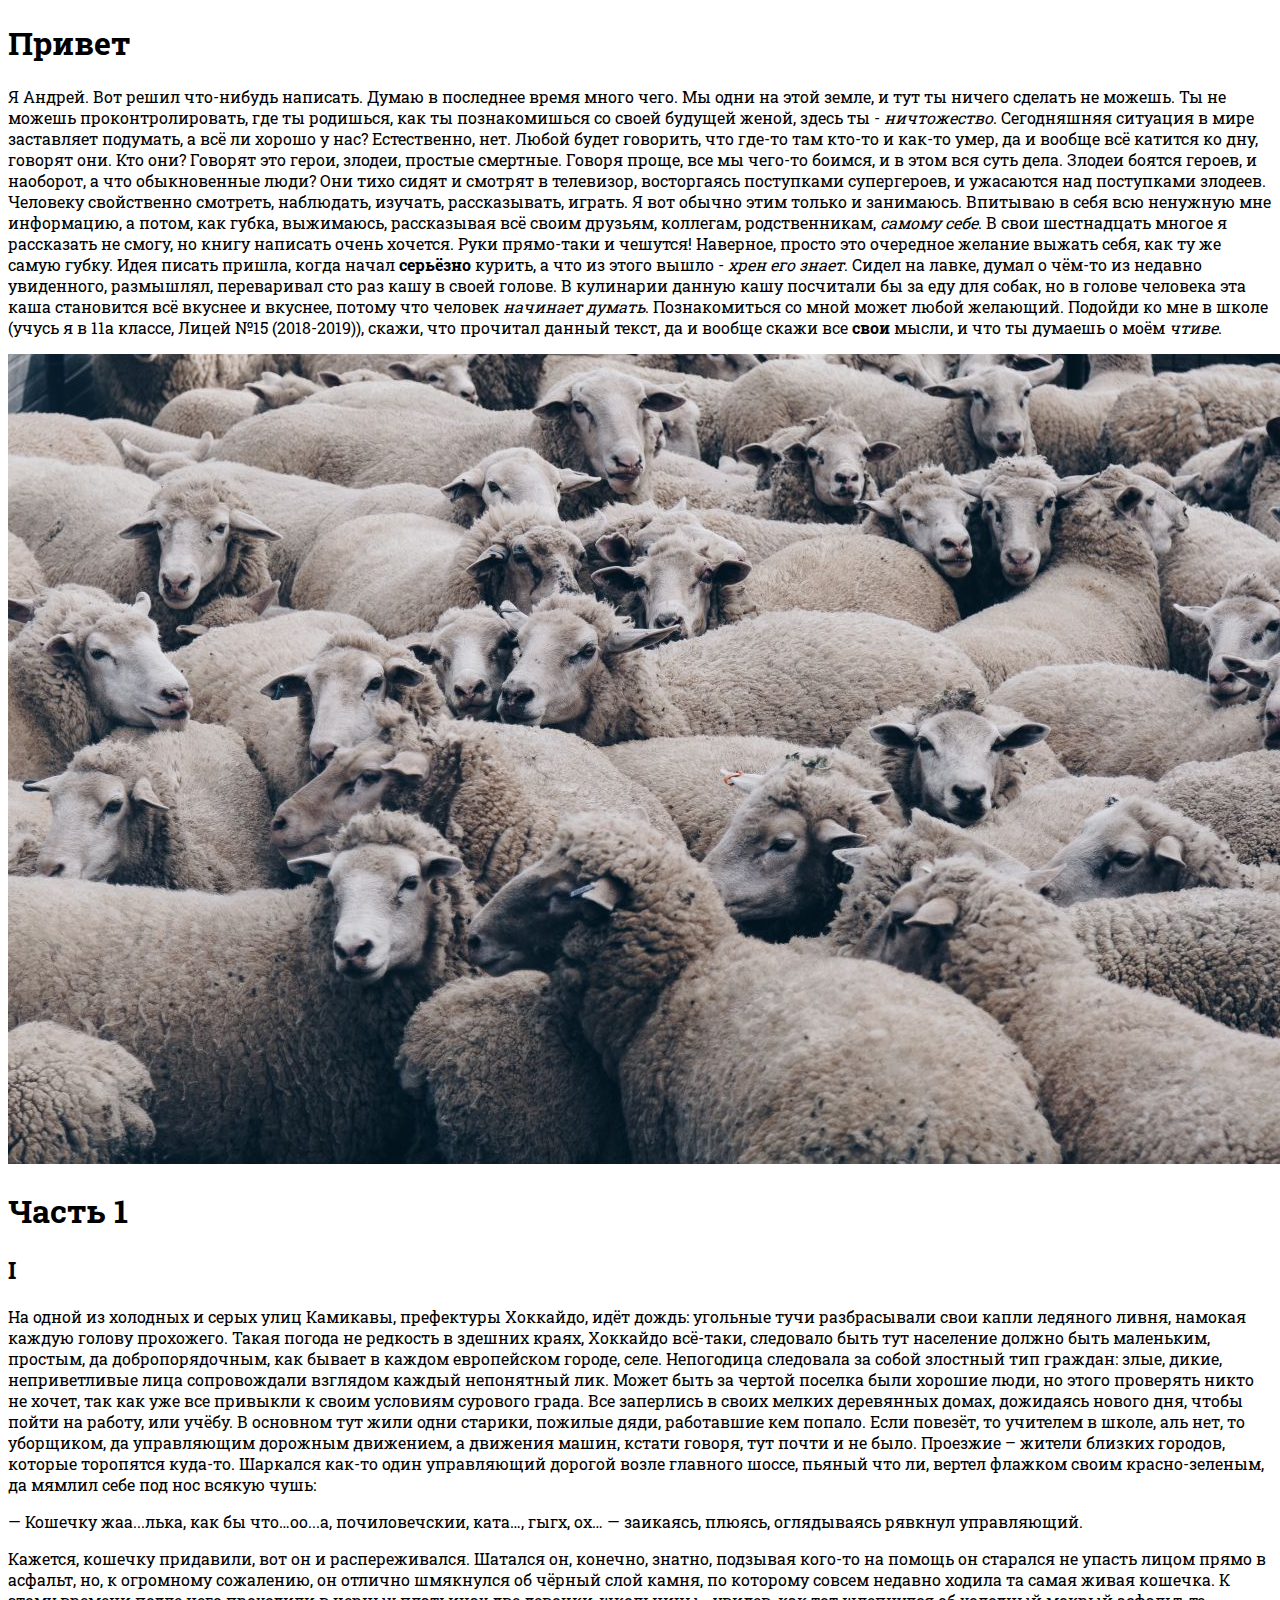
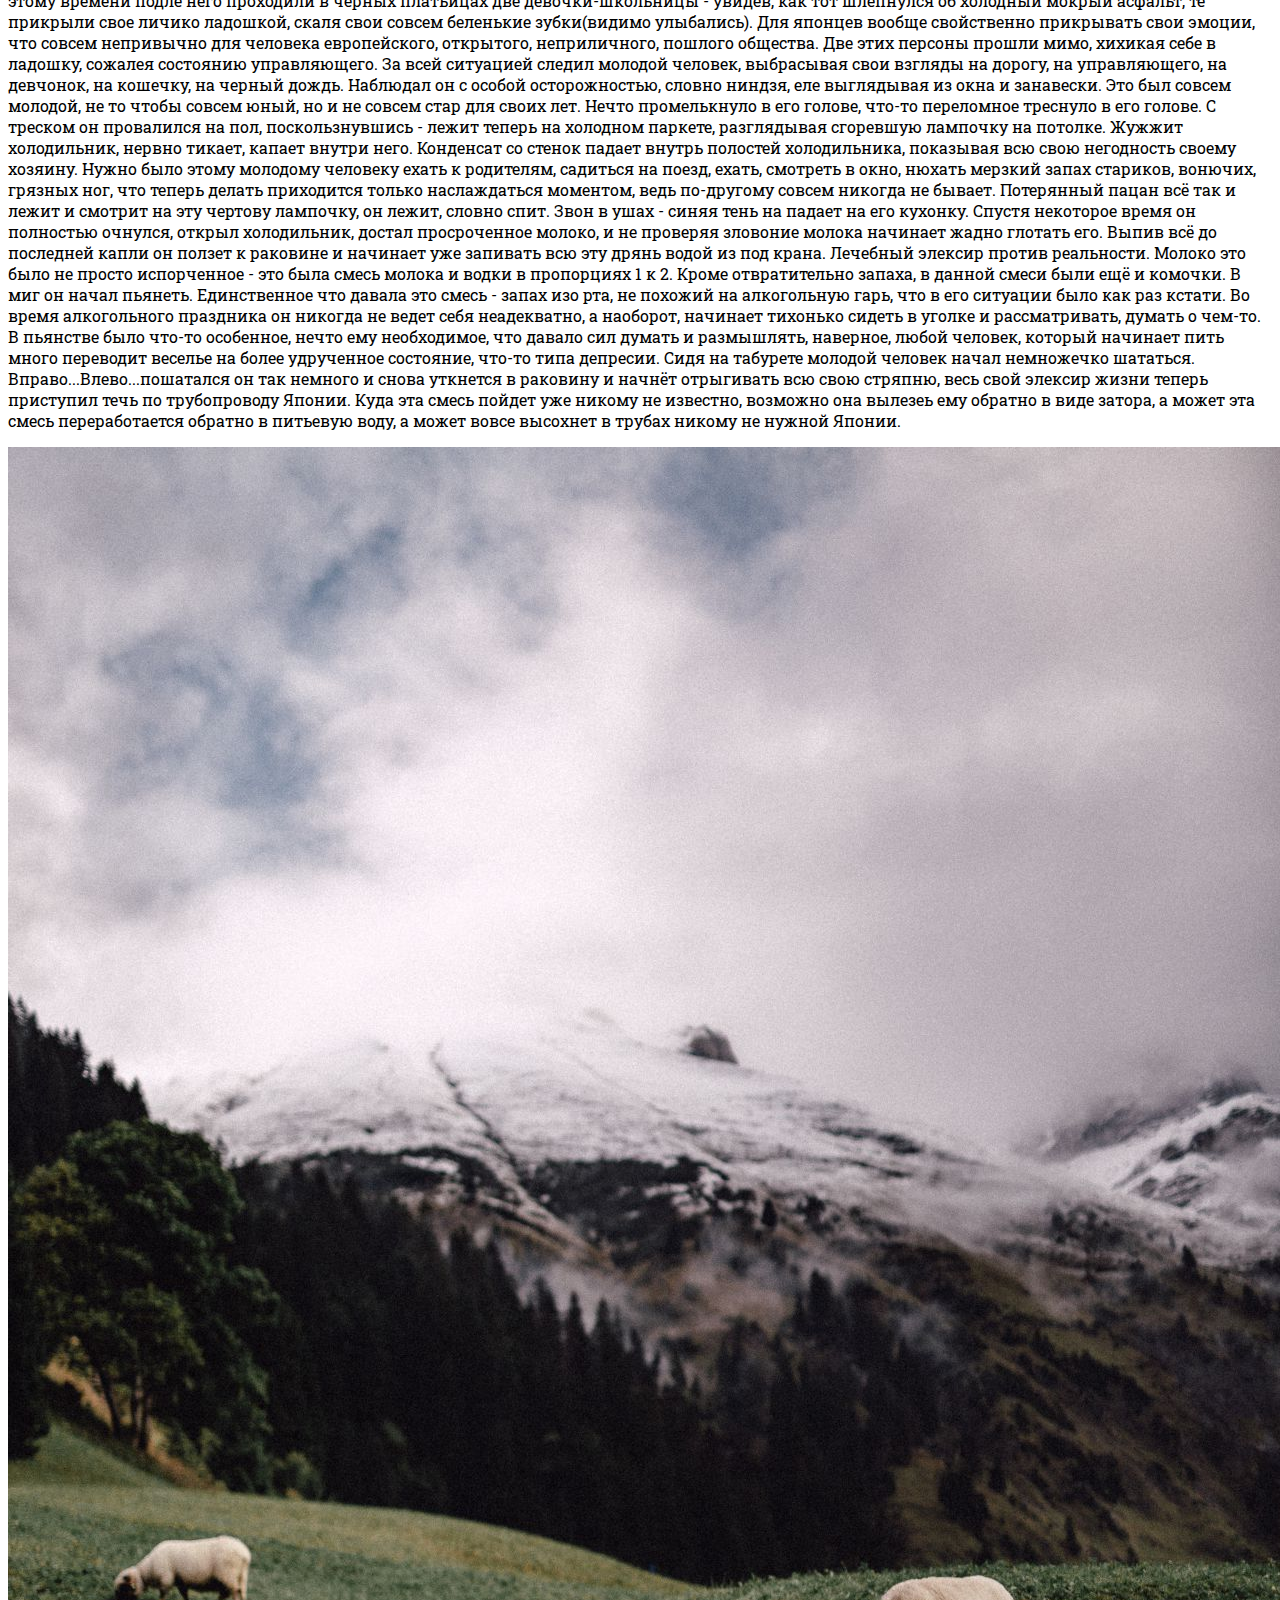
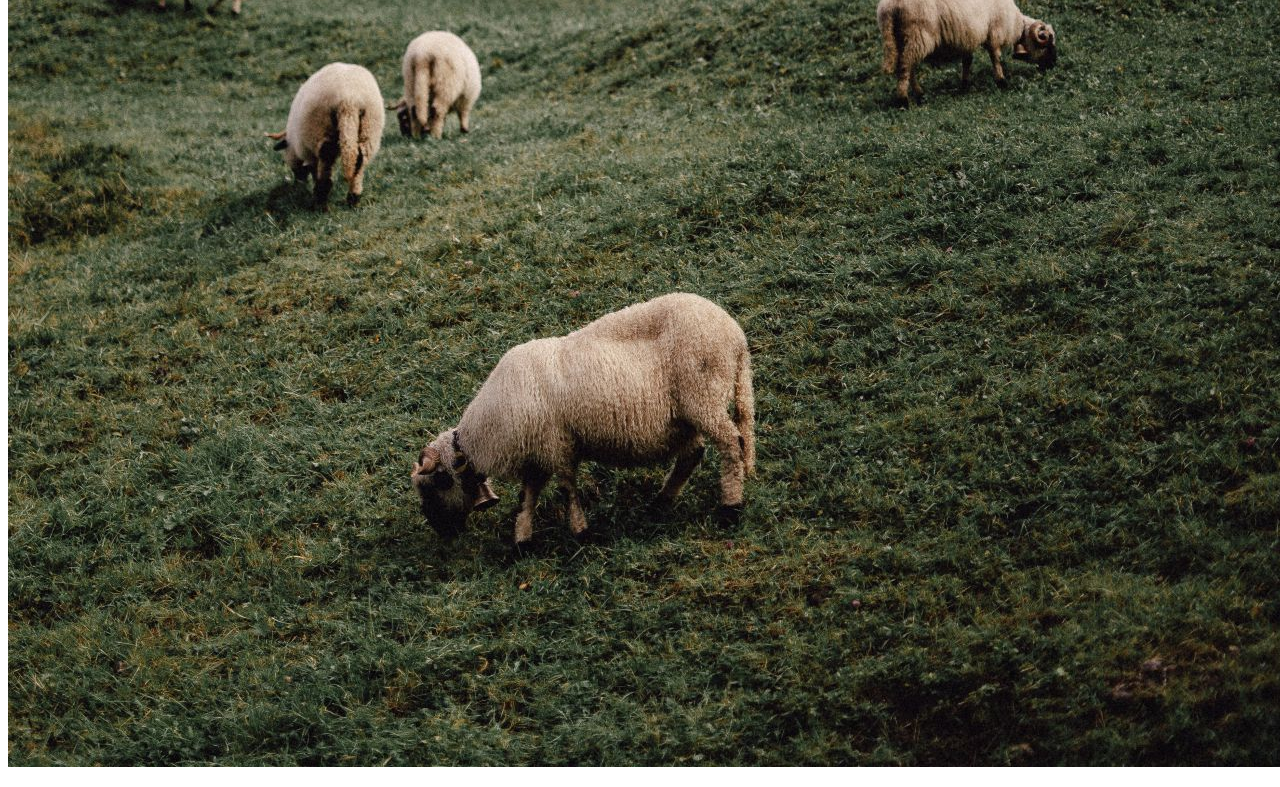
==== commit 8c99c2ff: "fix1" ====
--- a/index.html
+++ b/index.html
@@ -63,8 +63,10 @@
                                         бывает. Потерянный пацан всё так и лежит и смотрит на эту чертову лампочку, он лежит, словно спит. Звон в ушах - синяя тень на падает на его кухонку. Спустя некоторое время он полностью очнулся, открыл
                                         холодильник, достал просроченное молоко, и не проверяя зловоние молока начинает жадно глотать его. Выпив всё до последней капли он ползет к раковине и начинает уже запивать всю эту дрянь водой из под крана.
                                         Лечебный элексир против реальности. Молоко это было не просто испорченное - это была смесь молока и водки в пропорциях 1 к 2. Кроме отвратительно запаха, в данной смеси были ещё и комочки. В миг он начал
-                                        пьянеть. Единственное что давала это смесь - запах изо рта, не похожий на алкогольную гарь, что в его ситуации было как раз кстати. Во время алкогольного праздника он никогда не ведет неадекватно, а наоборот,
-                                        начинает тихонько сидеть в уголке и рассматривать, думать о чем-то. В пьянстве было что-то особенное, нечто ему необходимое. Сидя на табурете молодой человек начал немножечко шататься.
+                                        пьянеть. Единственное что давала это смесь - запах изо рта, не похожий на алкогольную гарь, что в его ситуации было как раз кстати. Во время алкогольного праздника он никогда не ведет себя неадекватно, а
+                                        наоборот,
+                                        начинает тихонько сидеть в уголке и рассматривать, думать о чем-то. В пьянстве было что-то особенное, нечто ему необходимое, что давало сил думать и размышлять, наверное, любой человек, который начинает пить
+                                        много переводит веселье на более удрученное состояние, что-то типа депресии. Сидя на табурете молодой человек начал немножечко шататься.
                                         Вправо...Влево...пошатался он так немного и снова уткнется в раковину и начнёт отрыгивать всю свою стряпню, весь свой элексир жизни теперь приступил течь по трубопроводу Японии. Куда эта смесь пойдет уже
                                         никому не известно, возможно она вылезеь ему обратно в виде затора, а может эта смесь переработается обратно в питьевую воду, а может вовсе высохнет в трубах никому не нужной Японии.</p>
 
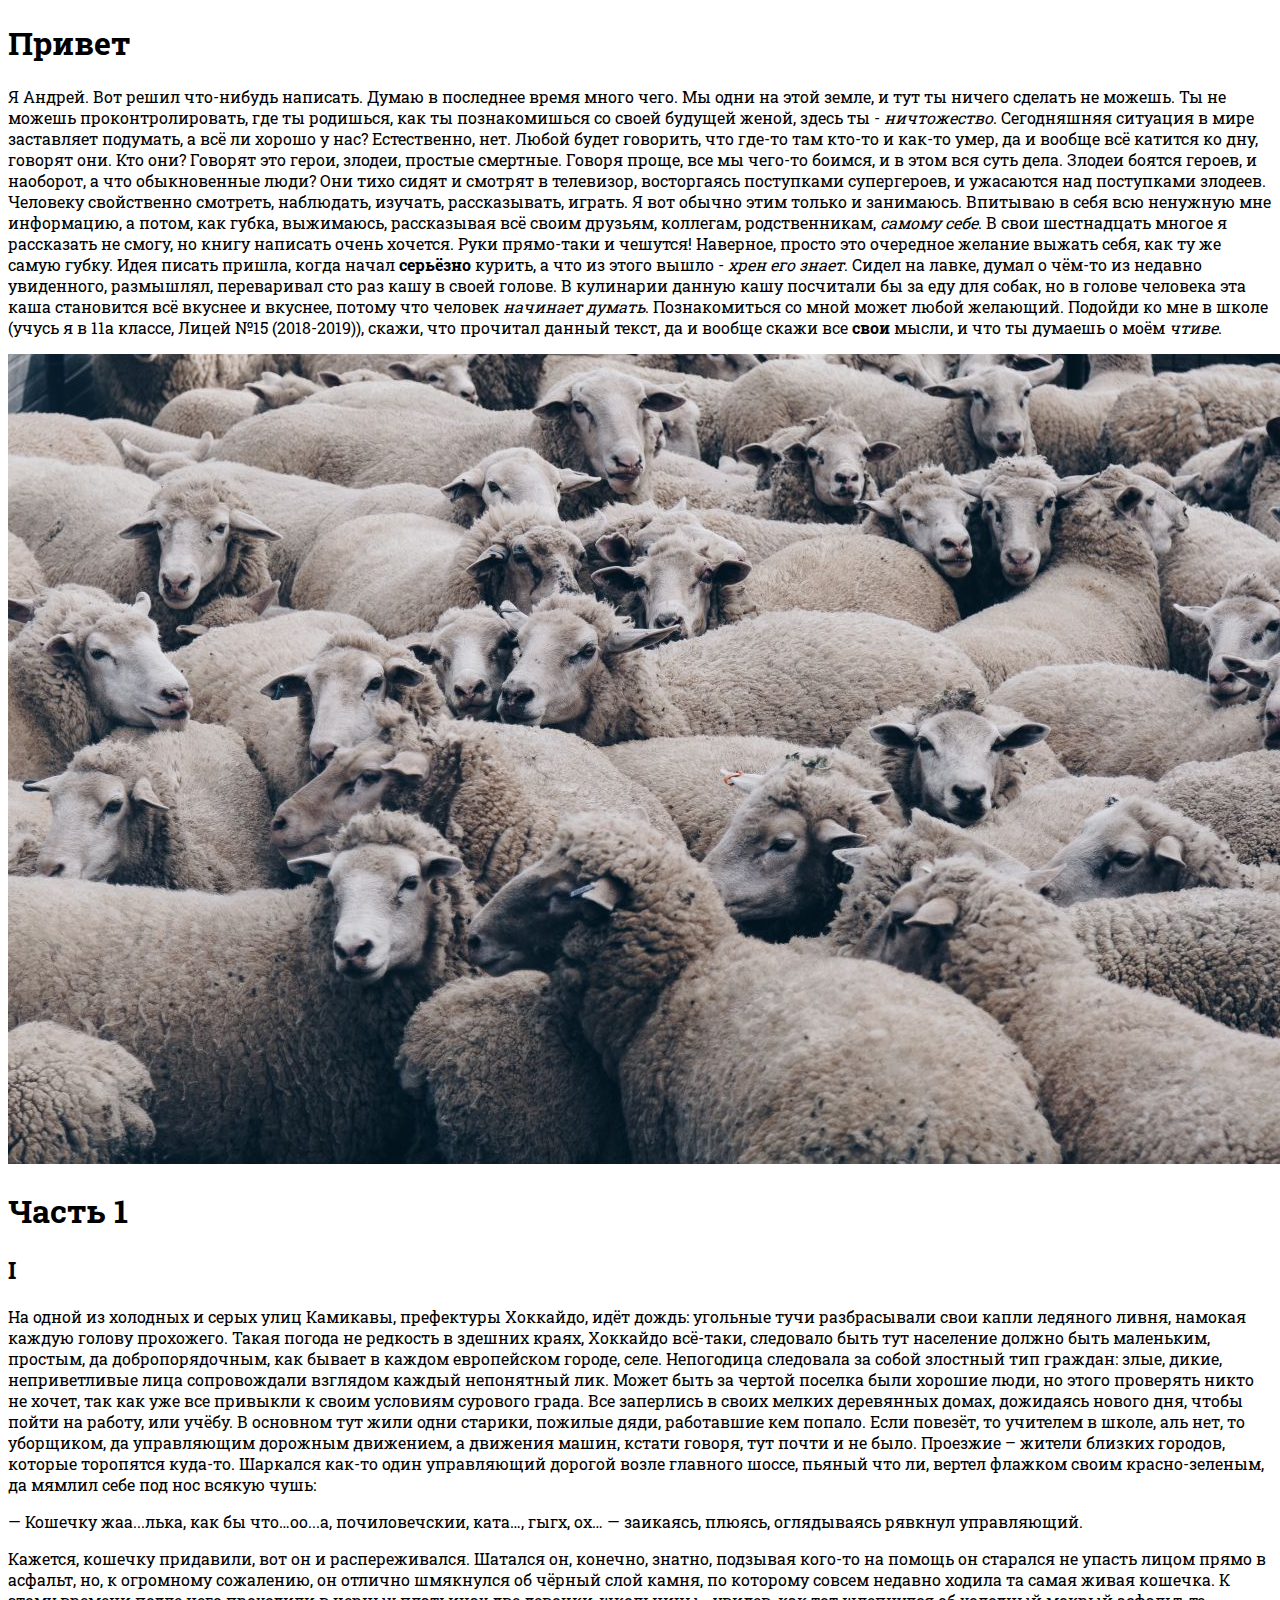
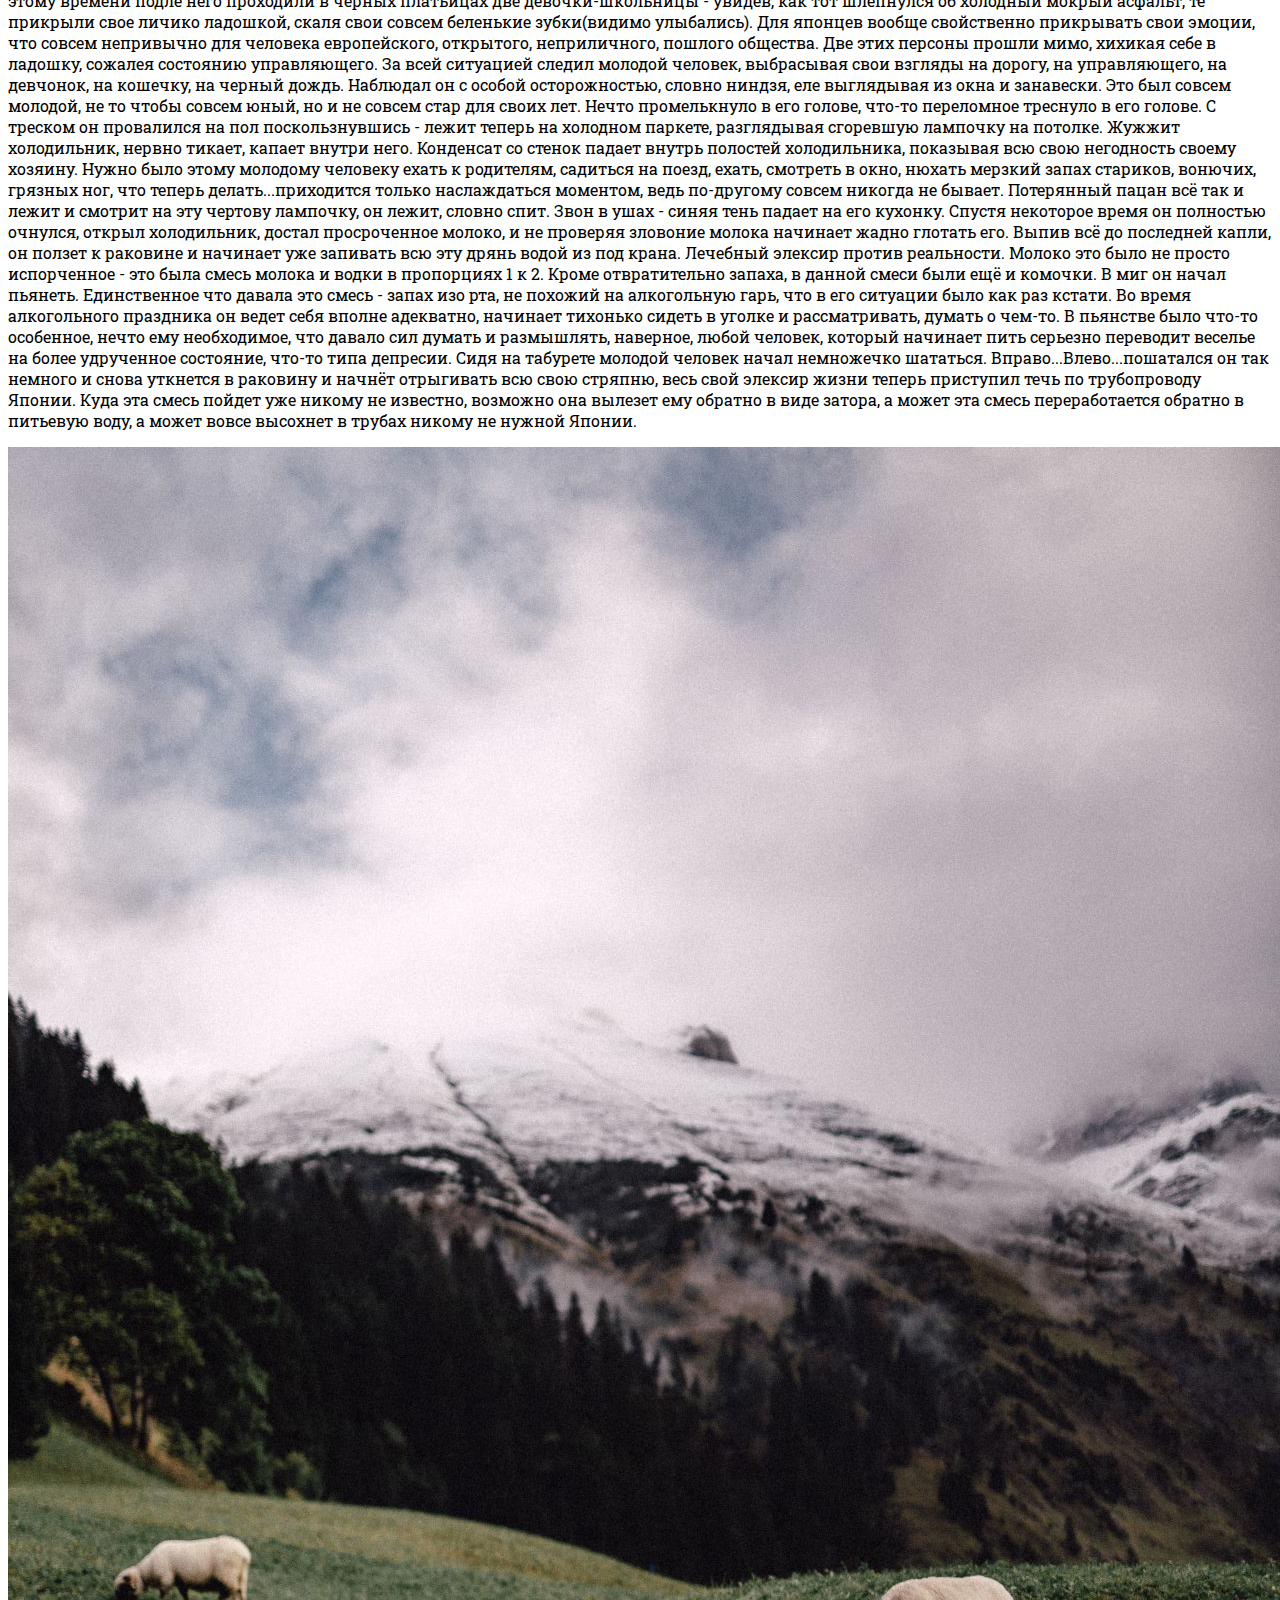
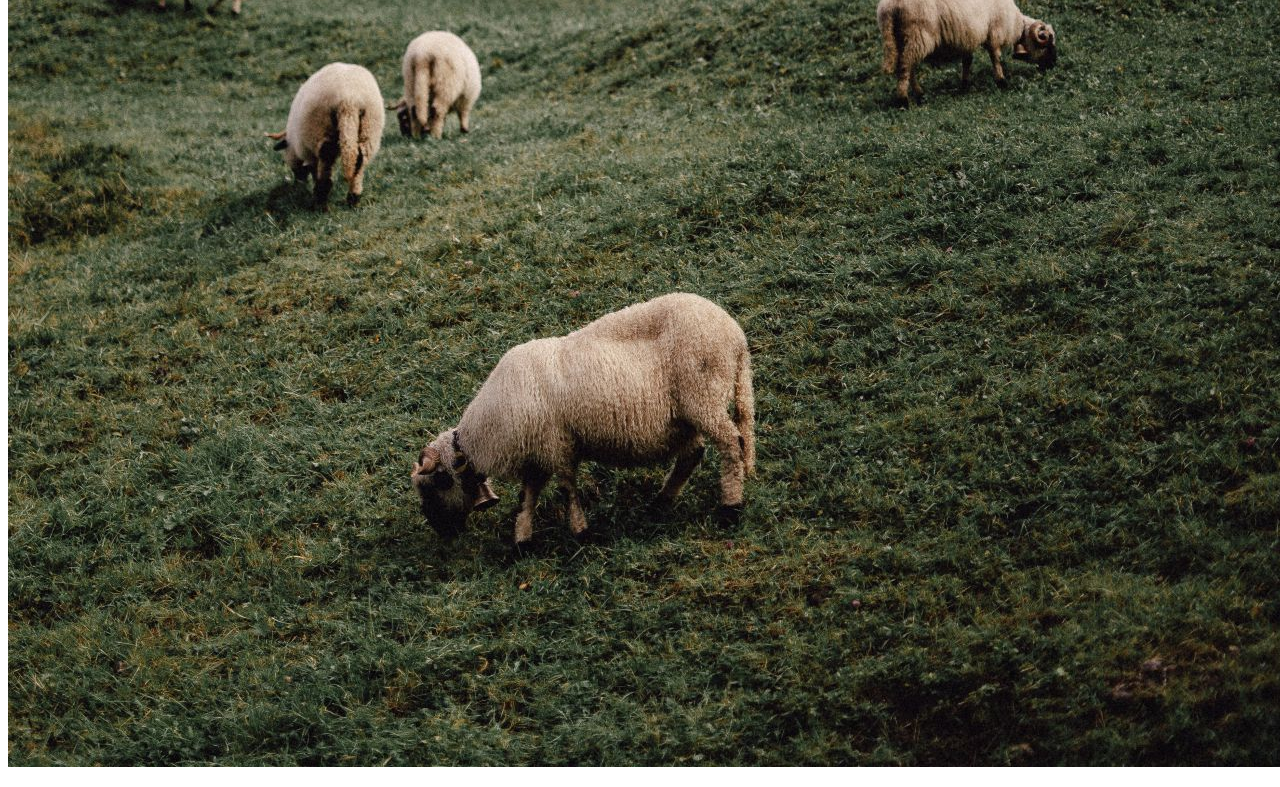
==== commit bc10d768: "fix2" ====
--- a/index.html
+++ b/index.html
@@ -57,18 +57,17 @@
                                         асфальт, те прикрыли свое личико ладошкой, скаля свои совсем беленькие зубки(видимо улыбались). Для японцев вообще свойственно прикрывать свои эмоции, что совсем непривычно для человека европейского,
                                         открытого, неприличного, пошлого общества. Две этих персоны прошли мимо, хихикая себе в ладошку, сожалея состоянию управляющего. За всей ситуацией следил молодой человек, выбрасывая свои взгляды на дорогу, на
                                         управляющего, на девчонок, на кошечку, на черный дождь. Наблюдал он с особой осторожностью, словно ниндзя, еле выглядывая из окна и занавески. Это был совсем молодой, не то чтобы совсем юный, но и не совсем
-                                        стар для своих лет. Нечто промелькнуло в его голове, что-то переломное треснуло в его голове. С треском он провалился на пол, поскользнувшись - лежит теперь на холодном паркете, разглядывая сгоревшую лампочку
+                                        стар для своих лет. Нечто промелькнуло в его голове, что-то переломное треснуло в его голове. С треском он провалился на пол поскользнувшись - лежит теперь на холодном паркете, разглядывая сгоревшую лампочку
                                         на потолке. Жужжит холодильник, нервно тикает, капает внутри него. Конденсат со стенок падает внутрь полостей холодильника, показывая всю свою негодность своему хозяину. Нужно было этому молодому человеку
-                                        ехать к родителям, садиться на поезд, ехать, смотреть в окно, нюхать мерзкий запах стариков, вонючих, грязных ног, что теперь делать приходится только наслаждаться моментом, ведь по-другому совсем никогда не
-                                        бывает. Потерянный пацан всё так и лежит и смотрит на эту чертову лампочку, он лежит, словно спит. Звон в ушах - синяя тень на падает на его кухонку. Спустя некоторое время он полностью очнулся, открыл
-                                        холодильник, достал просроченное молоко, и не проверяя зловоние молока начинает жадно глотать его. Выпив всё до последней капли он ползет к раковине и начинает уже запивать всю эту дрянь водой из под крана.
+                                        ехать к родителям, садиться на поезд, ехать, смотреть в окно, нюхать мерзкий запах стариков, вонючих, грязных ног, что теперь делать...приходится только наслаждаться моментом, ведь по-другому совсем никогда не
+                                        бывает. Потерянный пацан всё так и лежит и смотрит на эту чертову лампочку, он лежит, словно спит. Звон в ушах - синяя тень падает на его кухонку. Спустя некоторое время он полностью очнулся, открыл
+                                        холодильник, достал просроченное молоко, и не проверяя зловоние молока начинает жадно глотать его. Выпив всё до последней капли, он ползет к раковине и начинает уже запивать всю эту дрянь водой из под крана.
                                         Лечебный элексир против реальности. Молоко это было не просто испорченное - это была смесь молока и водки в пропорциях 1 к 2. Кроме отвратительно запаха, в данной смеси были ещё и комочки. В миг он начал
-                                        пьянеть. Единственное что давала это смесь - запах изо рта, не похожий на алкогольную гарь, что в его ситуации было как раз кстати. Во время алкогольного праздника он никогда не ведет себя неадекватно, а
-                                        наоборот,
-                                        начинает тихонько сидеть в уголке и рассматривать, думать о чем-то. В пьянстве было что-то особенное, нечто ему необходимое, что давало сил думать и размышлять, наверное, любой человек, который начинает пить
-                                        много переводит веселье на более удрученное состояние, что-то типа депресии. Сидя на табурете молодой человек начал немножечко шататься.
+                                        пьянеть. Единственное что давала это смесь - запах изо рта, не похожий на алкогольную гарь, что в его ситуации было как раз кстати. Во время алкогольного праздника он ведет себя вполне адекватно, начинает
+                                        тихонько сидеть в уголке и рассматривать, думать о чем-то. В пьянстве было что-то особенное, нечто ему необходимое, что давало сил думать и размышлять, наверное, любой человек, который начинает пить
+                                        серьезно переводит веселье на более удрученное состояние, что-то типа депресии. Сидя на табурете молодой человек начал немножечко шататься.
                                         Вправо...Влево...пошатался он так немного и снова уткнется в раковину и начнёт отрыгивать всю свою стряпню, весь свой элексир жизни теперь приступил течь по трубопроводу Японии. Куда эта смесь пойдет уже
-                                        никому не известно, возможно она вылезеь ему обратно в виде затора, а может эта смесь переработается обратно в питьевую воду, а может вовсе высохнет в трубах никому не нужной Японии.</p>
+                                        никому не известно, возможно она вылезет ему обратно в виде затора, а может эта смесь переработается обратно в питьевую воду, а может вовсе высохнет в трубах никому не нужной Японии.</p>
 
 
 
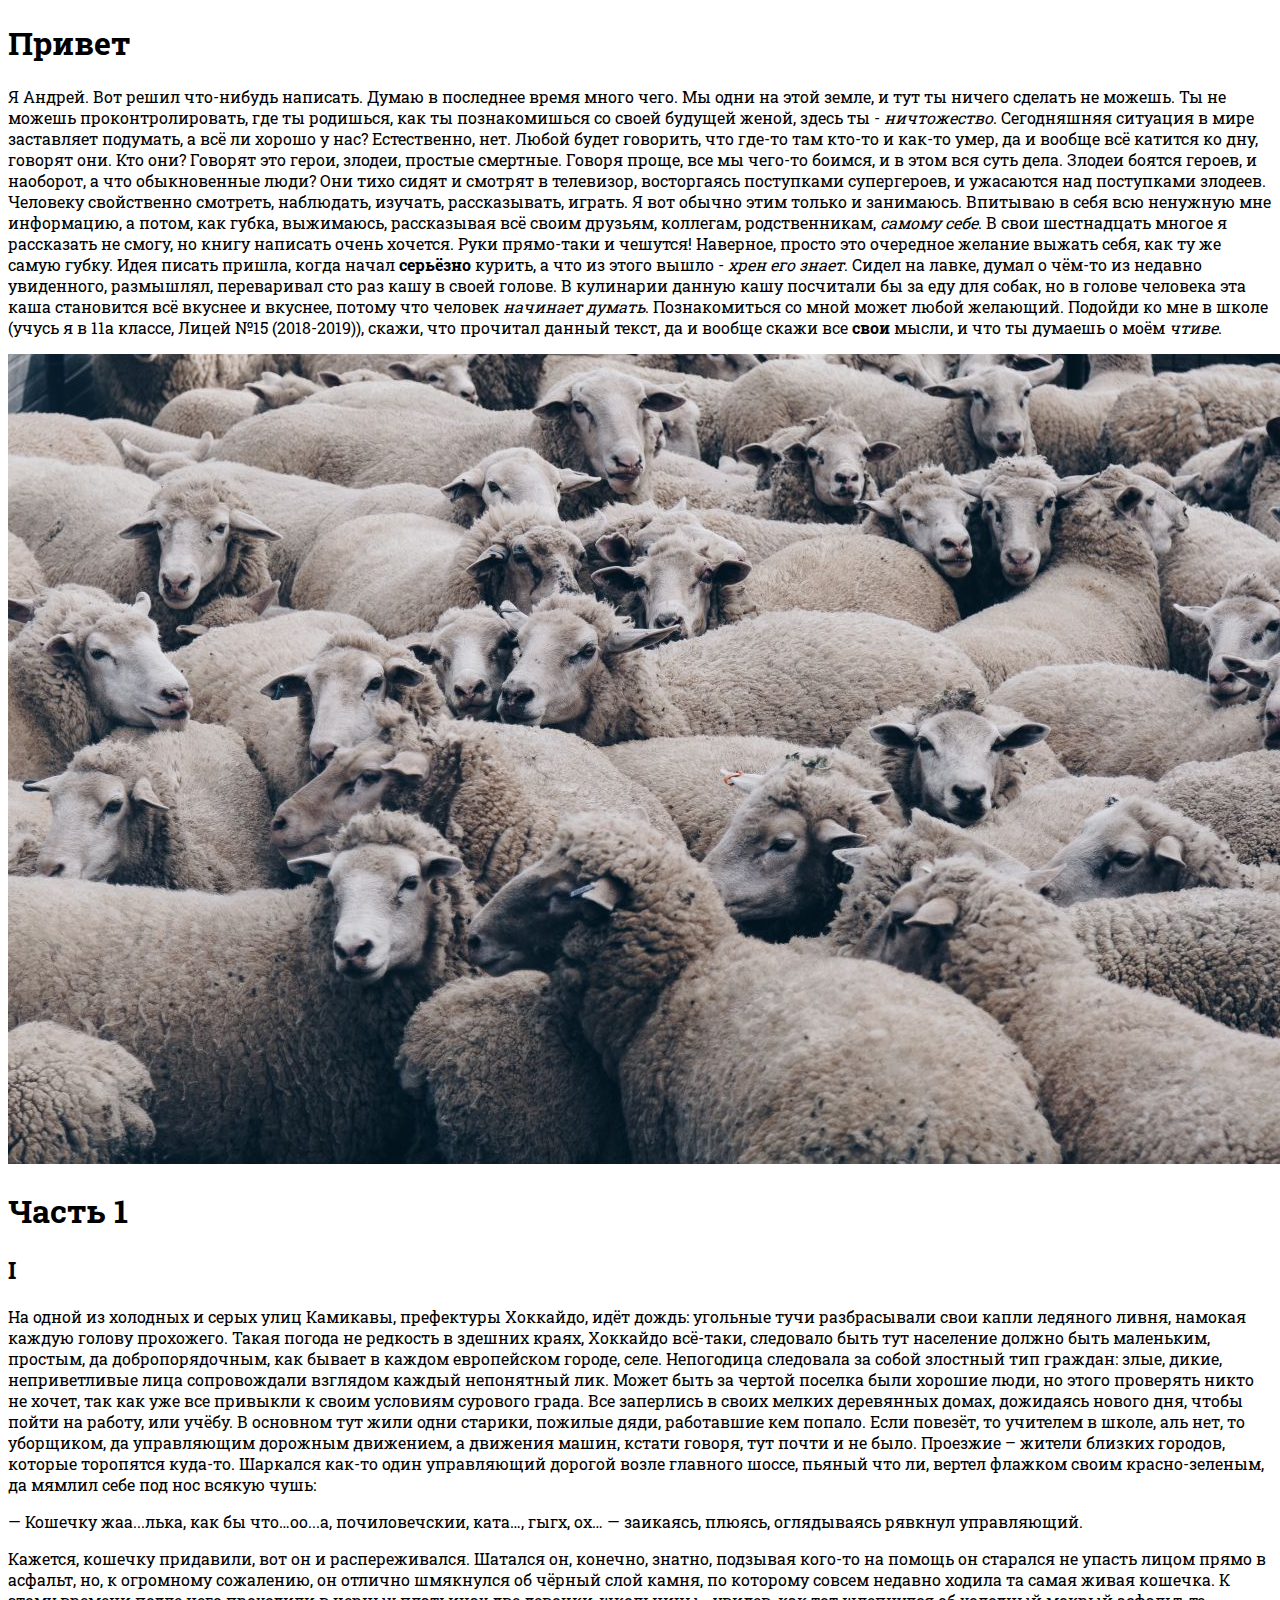
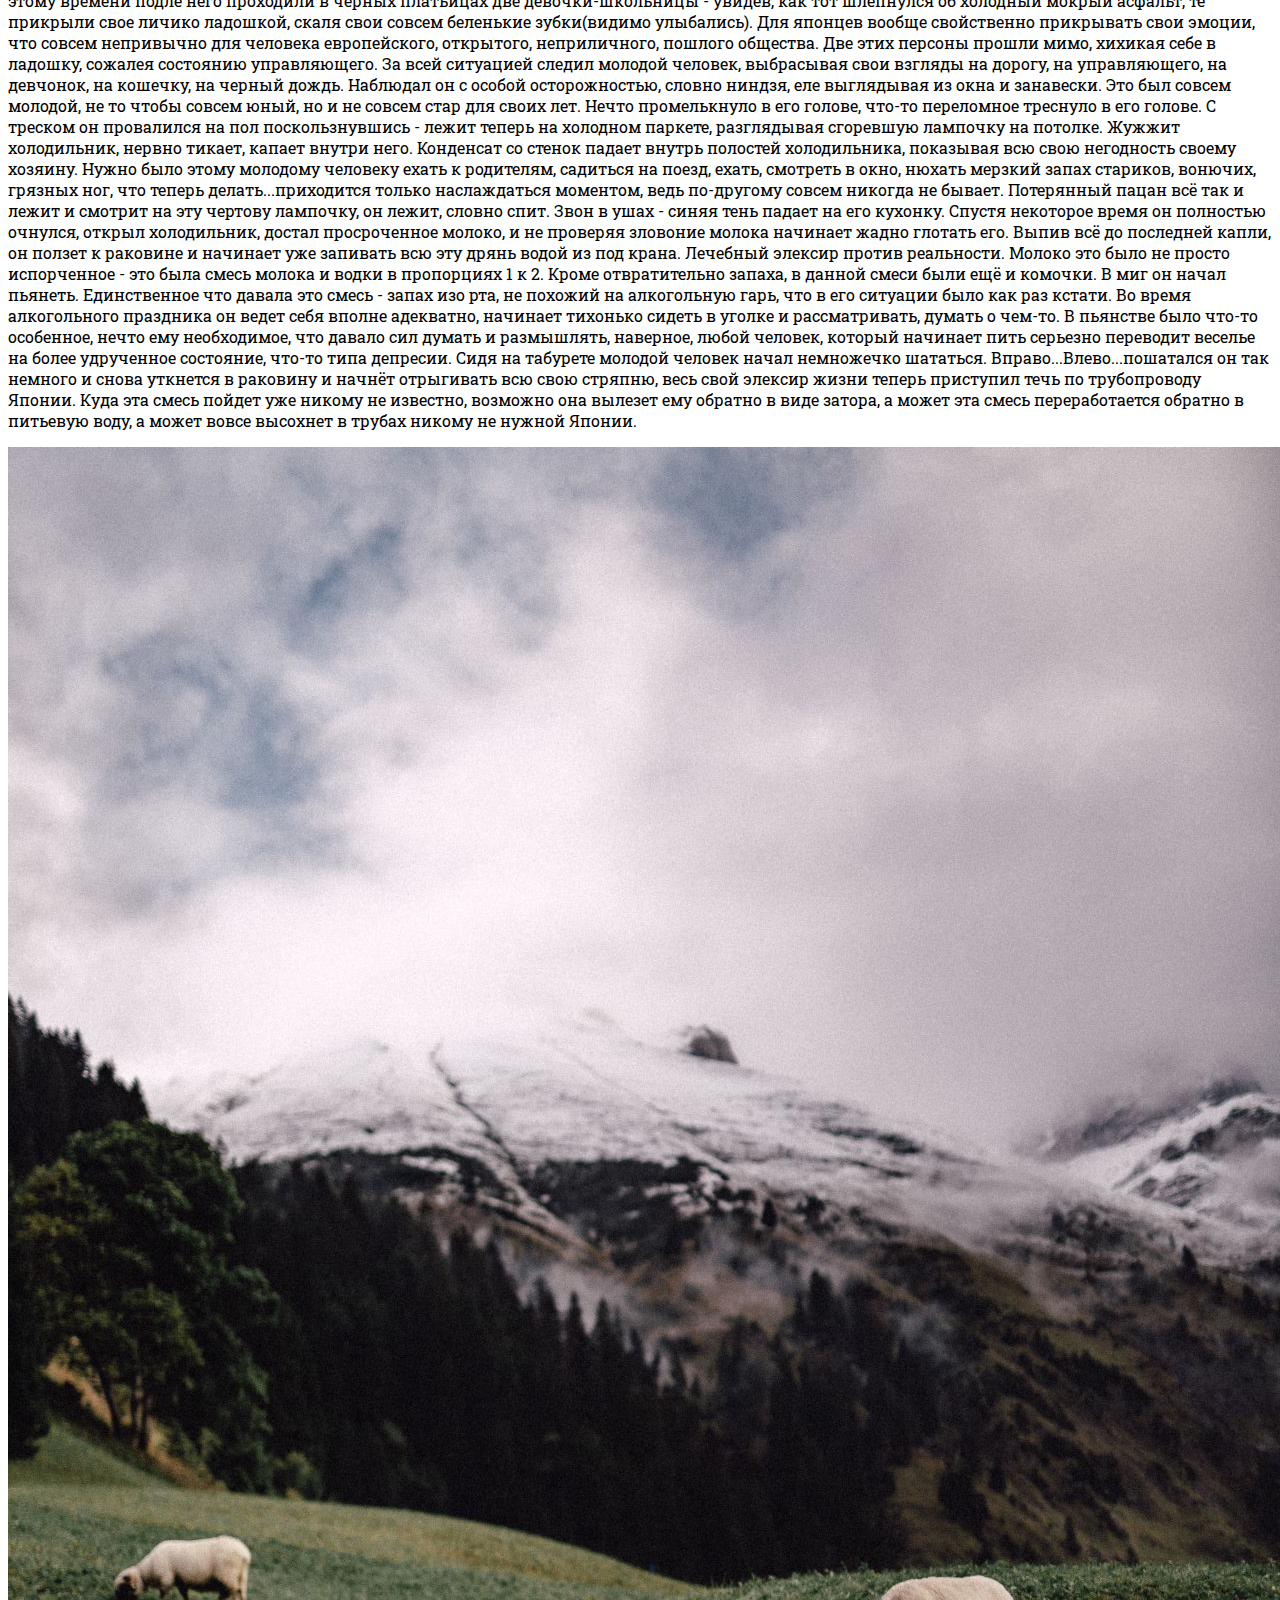
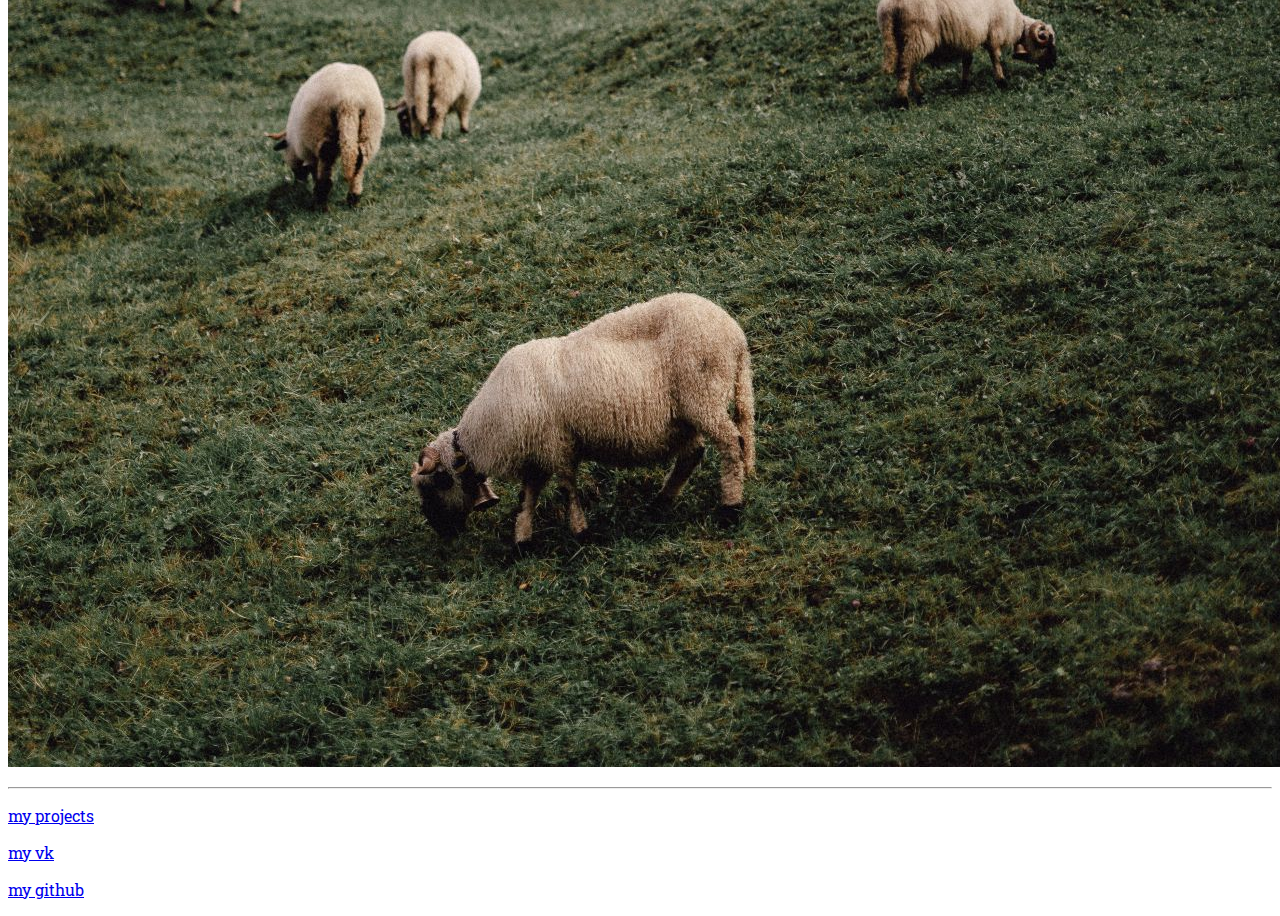
==== commit 145f98bb: "some fixes" ====
--- a/index.html
+++ b/index.html
@@ -2,83 +2,89 @@
 <html lang="ru" dir="ltr">
 
 <head>
-        <meta charset="utf-8">
-        <meta name="viewport" content="width=device-width, initial-scale=1, shrink-to-fit=no">
-        <title>shapehon site</title>
-        <link rel="icon" href="sheep.png">
-        <link rel="stylesheet" href="https://stackpath.bootstrapcdn.com/bootstrap/4.2.1/css/bootstrap.min.css" integrity="sha384-GJzZqFGwb1QTTN6wy59ffF1BuGJpLSa9DkKMp0DgiMDm4iYMj70gZWKYbI706tWS" crossorigin="anonymous">
-        <link href="https://fonts.googleapis.com/css?family=Roboto+Slab" rel="stylesheet">
-        <style media="screen">
-                body {
-                        font-family: 'Roboto Slab', serif;
-                }
-        </style>
+  <meta charset="utf-8">
+  <meta name="viewport" content="width=device-width, initial-scale=1, shrink-to-fit=no">
+  <title>shapehon site</title>
+  <link rel="icon" href="sheep.png">
+  <link rel="stylesheet" href="https://stackpath.bootstrapcdn.com/bootstrap/4.2.1/css/bootstrap.min.css" integrity="sha384-GJzZqFGwb1QTTN6wy59ffF1BuGJpLSa9DkKMp0DgiMDm4iYMj70gZWKYbI706tWS" crossorigin="anonymous">
+  <link href="https://fonts.googleapis.com/css?family=Roboto+Slab" rel="stylesheet">
+  <style media="screen">
+    body {
+      font-family: 'Roboto Slab', serif;
+    }
+  </style>
 
 </head>
 
 <body>
 
-        <div class="container">
-                <div class="row justify-content-center">
-                        <div class="col-md-auto">
-                                <h1 class="text-center">Привет</h1>
-                                <p>Я Андрей. Вот решил что-нибудь написать. Думаю в последнее время много чего. Мы одни на этой земле, и тут ты ничего сделать не можешь. Ты не можешь проконтролировать, где ты родишься, как ты познакомишься со
-                                        своей будущей
-                                        женой, здесь ты - <em>ничтожество</em>.
-                                        Сегодняшняя ситуация в мире заставляет подумать, а всё ли хорошо у нас? Естественно, нет. Любой будет говорить, что где-то там кто-то и как-то умер, да и вообще всё катится ко дну, говорят они. Кто они?
-                                        Говорят это
-                                        герои, злодеи,
-                                        простые смертные.
-                                        Говоря проще, все мы чего-то боимся, и в этом вся суть дела. Злодеи боятся героев, и наоборот, а что обыкновенные люди? Они тихо сидят и смотрят в телевизор, восторгаясь поступками супергероев, и ужасаются над
-                                        поступками злодеев.
-                                        Человеку свойственно смотреть, наблюдать, изучать, рассказывать, играть.
-                                        Я вот обычно этим только и занимаюсь. Впитываю в себя всю ненужную мне информацию, а потом, как губка, выжимаюсь, рассказывая всё своим друзьям, коллегам, родственникам, <em>самому себе</em>.
-                                        В свои шестнадцать многое я рассказать не смогу, но книгу написать очень хочется. Руки прямо-таки и чешутся! Наверное, просто это очередное желание выжать себя, как ту же самую губку.
-                                        Идея писать пришла, когда начал <strong>серьёзно</strong> курить, а что из этого вышло - <em>хрен его знает</em>. Сидел на лавке, думал о чём-то из недавно увиденного, размышлял, переваривал сто раз кашу в
-                                        своей
-                                        голове. В
-                                        кулинарии данную кашу посчитали бы за еду для собак, но в голове человека эта каша становится всё вкуснее и вкуснее, потому что человек <em>начинает думать</em>.
-                                        Познакомиться со мной может любой желающий. Подойди ко мне в школе (учусь я в 11а классе, Лицей №15 (2018-2019)), скажи, что прочитал данный текст, да и вообще скажи все <strong>свои</strong> мысли, и что
-                                        ты
-                                        думаешь о моём <em>чтиве</em>.</p>
+  <div class="container">
+    <div class="row justify-content-center">
+      <div class="col-md-auto">
+        <h1 class="text-center">Привет</h1>
+        <p>Я Андрей. Вот решил что-нибудь написать. Думаю в последнее время много чего. Мы одни на этой земле, и тут ты ничего сделать не можешь. Ты не можешь проконтролировать, где ты родишься, как ты познакомишься со
+          своей будущей
+          женой, здесь ты - <em>ничтожество</em>.
+          Сегодняшняя ситуация в мире заставляет подумать, а всё ли хорошо у нас? Естественно, нет. Любой будет говорить, что где-то там кто-то и как-то умер, да и вообще всё катится ко дну, говорят они. Кто они?
+          Говорят это
+          герои, злодеи,
+          простые смертные.
+          Говоря проще, все мы чего-то боимся, и в этом вся суть дела. Злодеи боятся героев, и наоборот, а что обыкновенные люди? Они тихо сидят и смотрят в телевизор, восторгаясь поступками супергероев, и ужасаются над
+          поступками злодеев.
+          Человеку свойственно смотреть, наблюдать, изучать, рассказывать, играть.
+          Я вот обычно этим только и занимаюсь. Впитываю в себя всю ненужную мне информацию, а потом, как губка, выжимаюсь, рассказывая всё своим друзьям, коллегам, родственникам, <em>самому себе</em>.
+          В свои шестнадцать многое я рассказать не смогу, но книгу написать очень хочется. Руки прямо-таки и чешутся! Наверное, просто это очередное желание выжать себя, как ту же самую губку.
+          Идея писать пришла, когда начал <strong>серьёзно</strong> курить, а что из этого вышло - <em>хрен его знает</em>. Сидел на лавке, думал о чём-то из недавно увиденного, размышлял, переваривал сто раз кашу в
+          своей
+          голове. В
+          кулинарии данную кашу посчитали бы за еду для собак, но в голове человека эта каша становится всё вкуснее и вкуснее, потому что человек <em>начинает думать</em>.
+          Познакомиться со мной может любой желающий. Подойди ко мне в школе (учусь я в 11а классе, Лицей №15 (2018-2019)), скажи, что прочитал данный текст, да и вообще скажи все <strong>свои</strong> мысли, и что
+          ты
+          думаешь о моём <em>чтиве</em>.</p>
 
-                                <p><img src="sheeps1.jpg" class="img-fluid" alt=""></p>
-                                <h1 class="text-center">Часть 1</h1>
-                                <h2 class="text-center">I</h2>
-                                <p>На одной из холодных и серых улиц Камикавы, префектуры Хоккайдо, идёт дождь: угольные тучи разбрасывали свои капли ледяного ливня, намокая каждую голову прохожего. Такая погода не редкость в здешних краях, Хоккайдо
-                                        всё-таки, следовало быть тут население должно быть маленьким, простым, да добропорядочным, как бывает в каждом европейском городе, селе. Непогодица следовала за собой злостный тип граждан: злые, дикие,
-                                        неприветливые лица сопровождали взглядом каждый непонятный лик. Может быть за чертой поселка были хорошие люди, но этого проверять никто не хочет, так как уже все привыкли к своим условиям сурового града. Все
-                                        заперлись в своих мелких деревянных домах, дожидаясь нового дня, чтобы пойти на работу, или учёбу. В основном тут жили одни старики, пожилые дяди, работавшие кем попало. Если повезёт, то учителем в школе, аль
-                                        нет, то уборщиком, да управляющим дорожным движением, а движения машин, кстати говоря, тут почти и не было. Проезжие – жители близких городов, которые торопятся куда-то.
-                                        Шаркался как-то один управляющий дорогой возле главного шоссе, пьяный что ли, вертел флажком своим красно-зеленым, да мямлил себе под нос всякую чушь:
-                                        <p>— Кошечку жаа...лька, как бы что…оо...а, почиловечскии, ката…, гыгх, ох… — заикаясь, плюясь, оглядываясь рявкнул управляющий.</p>
-                                        Кажется, кошечку придавили, вот он и распереживался. Шатался он, конечно, знатно, подзывая кого-то на помощь он старался не упасть лицом прямо в асфальт, но, к огромному сожалению, он отлично шмякнулся об
-                                        чёрный слой камня, по которому совсем недавно ходила та самая живая кошечка. К этому времени подле него проходили в черных платьицах две девочки-школьницы - увидев, как тот шлепнулся об холодный мокрый
-                                        асфальт, те прикрыли свое личико ладошкой, скаля свои совсем беленькие зубки(видимо улыбались). Для японцев вообще свойственно прикрывать свои эмоции, что совсем непривычно для человека европейского,
-                                        открытого, неприличного, пошлого общества. Две этих персоны прошли мимо, хихикая себе в ладошку, сожалея состоянию управляющего. За всей ситуацией следил молодой человек, выбрасывая свои взгляды на дорогу, на
-                                        управляющего, на девчонок, на кошечку, на черный дождь. Наблюдал он с особой осторожностью, словно ниндзя, еле выглядывая из окна и занавески. Это был совсем молодой, не то чтобы совсем юный, но и не совсем
-                                        стар для своих лет. Нечто промелькнуло в его голове, что-то переломное треснуло в его голове. С треском он провалился на пол поскользнувшись - лежит теперь на холодном паркете, разглядывая сгоревшую лампочку
-                                        на потолке. Жужжит холодильник, нервно тикает, капает внутри него. Конденсат со стенок падает внутрь полостей холодильника, показывая всю свою негодность своему хозяину. Нужно было этому молодому человеку
-                                        ехать к родителям, садиться на поезд, ехать, смотреть в окно, нюхать мерзкий запах стариков, вонючих, грязных ног, что теперь делать...приходится только наслаждаться моментом, ведь по-другому совсем никогда не
-                                        бывает. Потерянный пацан всё так и лежит и смотрит на эту чертову лампочку, он лежит, словно спит. Звон в ушах - синяя тень падает на его кухонку. Спустя некоторое время он полностью очнулся, открыл
-                                        холодильник, достал просроченное молоко, и не проверяя зловоние молока начинает жадно глотать его. Выпив всё до последней капли, он ползет к раковине и начинает уже запивать всю эту дрянь водой из под крана.
-                                        Лечебный элексир против реальности. Молоко это было не просто испорченное - это была смесь молока и водки в пропорциях 1 к 2. Кроме отвратительно запаха, в данной смеси были ещё и комочки. В миг он начал
-                                        пьянеть. Единственное что давала это смесь - запах изо рта, не похожий на алкогольную гарь, что в его ситуации было как раз кстати. Во время алкогольного праздника он ведет себя вполне адекватно, начинает
-                                        тихонько сидеть в уголке и рассматривать, думать о чем-то. В пьянстве было что-то особенное, нечто ему необходимое, что давало сил думать и размышлять, наверное, любой человек, который начинает пить
-                                        серьезно переводит веселье на более удрученное состояние, что-то типа депресии. Сидя на табурете молодой человек начал немножечко шататься.
-                                        Вправо...Влево...пошатался он так немного и снова уткнется в раковину и начнёт отрыгивать всю свою стряпню, весь свой элексир жизни теперь приступил течь по трубопроводу Японии. Куда эта смесь пойдет уже
-                                        никому не известно, возможно она вылезет ему обратно в виде затора, а может эта смесь переработается обратно в питьевую воду, а может вовсе высохнет в трубах никому не нужной Японии.</p>
+        <p><img src="sheeps1.jpg" class="img-fluid" alt=""></p>
+        <h1 class="text-center">Часть 1</h1>
+        <h2 class="text-center">I</h2>
+        <p>На одной из холодных и серых улиц Камикавы, префектуры Хоккайдо, идёт дождь: угольные тучи разбрасывали свои капли ледяного ливня, намокая каждую голову прохожего. Такая погода не редкость в здешних краях, Хоккайдо
+          всё-таки, следовало быть тут население должно быть маленьким, простым, да добропорядочным, как бывает в каждом европейском городе, селе. Непогодица следовала за собой злостный тип граждан: злые, дикие,
+          неприветливые лица сопровождали взглядом каждый непонятный лик. Может быть за чертой поселка были хорошие люди, но этого проверять никто не хочет, так как уже все привыкли к своим условиям сурового града. Все
+          заперлись в своих мелких деревянных домах, дожидаясь нового дня, чтобы пойти на работу, или учёбу. В основном тут жили одни старики, пожилые дяди, работавшие кем попало. Если повезёт, то учителем в школе, аль
+          нет, то уборщиком, да управляющим дорожным движением, а движения машин, кстати говоря, тут почти и не было. Проезжие – жители близких городов, которые торопятся куда-то.
+          Шаркался как-то один управляющий дорогой возле главного шоссе, пьяный что ли, вертел флажком своим красно-зеленым, да мямлил себе под нос всякую чушь:
+          <p>— Кошечку жаа...лька, как бы что…оо...а, почиловечскии, ката…, гыгх, ох… — заикаясь, плюясь, оглядываясь рявкнул управляющий.</p>
+          Кажется, кошечку придавили, вот он и распереживался. Шатался он, конечно, знатно, подзывая кого-то на помощь он старался не упасть лицом прямо в асфальт, но, к огромному сожалению, он отлично шмякнулся об
+          чёрный слой камня, по которому совсем недавно ходила та самая живая кошечка. К этому времени подле него проходили в черных платьицах две девочки-школьницы - увидев, как тот шлепнулся об холодный мокрый
+          асфальт, те прикрыли свое личико ладошкой, скаля свои совсем беленькие зубки(видимо улыбались). Для японцев вообще свойственно прикрывать свои эмоции, что совсем непривычно для человека европейского,
+          открытого, неприличного, пошлого общества. Две этих персоны прошли мимо, хихикая себе в ладошку, сожалея состоянию управляющего. За всей ситуацией следил молодой человек, выбрасывая свои взгляды на дорогу, на
+          управляющего, на девчонок, на кошечку, на черный дождь. Наблюдал он с особой осторожностью, словно ниндзя, еле выглядывая из окна и занавески. Это был совсем молодой, не то чтобы совсем юный, но и не совсем
+          стар для своих лет. Нечто промелькнуло в его голове, что-то переломное треснуло в его голове. С треском он провалился на пол поскользнувшись - лежит теперь на холодном паркете, разглядывая сгоревшую лампочку
+          на потолке. Жужжит холодильник, нервно тикает, капает внутри него. Конденсат со стенок падает внутрь полостей холодильника, показывая всю свою негодность своему хозяину. Нужно было этому молодому человеку
+          ехать к родителям, садиться на поезд, ехать, смотреть в окно, нюхать мерзкий запах стариков, вонючих, грязных ног, что теперь делать...приходится только наслаждаться моментом, ведь по-другому совсем никогда не
+          бывает. Потерянный пацан всё так и лежит и смотрит на эту чертову лампочку, он лежит, словно спит. Звон в ушах - синяя тень падает на его кухонку. Спустя некоторое время он полностью очнулся, открыл
+          холодильник, достал просроченное молоко, и не проверяя зловоние молока начинает жадно глотать его. Выпив всё до последней капли, он ползет к раковине и начинает уже запивать всю эту дрянь водой из под крана.
+          Лечебный элексир против реальности. Молоко это было не просто испорченное - это была смесь молока и водки в пропорциях 1 к 2. Кроме отвратительно запаха, в данной смеси были ещё и комочки. В миг он начал
+          пьянеть. Единственное что давала это смесь - запах изо рта, не похожий на алкогольную гарь, что в его ситуации было как раз кстати. Во время алкогольного праздника он ведет себя вполне адекватно, начинает
+          тихонько сидеть в уголке и рассматривать, думать о чем-то. В пьянстве было что-то особенное, нечто ему необходимое, что давало сил думать и размышлять, наверное, любой человек, который начинает пить
+          серьезно переводит веселье на более удрученное состояние, что-то типа депресии. Сидя на табурете молодой человек начал немножечко шататься.
+          Вправо...Влево...пошатался он так немного и снова уткнется в раковину и начнёт отрыгивать всю свою стряпню, весь свой элексир жизни теперь приступил течь по трубопроводу Японии. Куда эта смесь пойдет уже
+          никому не известно, возможно она вылезет ему обратно в виде затора, а может эта смесь переработается обратно в питьевую воду, а может вовсе высохнет в трубах никому не нужной Японии.</p>
 
 
 
-                                <p><a href="https://shapehon.github.io/secret"><img src="sheeps2.jpg" class="img-fluid" alt=""></a></p>
-                        </div>
-                </div>
-        </div>
+        <p><a href="https://shapehon.github.io/secret"><img src="sheeps2.jpg" class="img-fluid" alt=""></a></p>
+        <p>
+          <hr>
+        </p>
+        <p><a href="https://shapehon.github.io/projects">my projects</a></p>
+        <p><a href="https://vk.com/shapehon">my vk</a></p>
+        <p><a href="https://github.io/shapehon">my github</a></p>
+      </div>
+    </div>
+  </div>
 
-        <script src="https://code.jquery.com/jquery-3.3.1.slim.min.js" integrity="sha384-q8i/X+965DzO0rT7abK41JStQIAqVgRVzpbzo5smXKp4YfRvH+8abtTE1Pi6jizo" crossorigin="anonymous"></script>
-        <script src="https://cdnjs.cloudflare.com/ajax/libs/popper.js/1.14.6/umd/popper.min.js" integrity="sha384-wHAiFfRlMFy6i5SRaxvfOCifBUQy1xHdJ/yoi7FRNXMRBu5WHdZYu1hA6ZOblgut" crossorigin="anonymous"></script>
-        <script src="https://stackpath.bootstrapcdn.com/bootstrap/4.2.1/js/bootstrap.min.js" integrity="sha384-B0UglyR+jN6CkvvICOB2joaf5I4l3gm9GU6Hc1og6Ls7i6U/mkkaduKaBhlAXv9k" crossorigin="anonymous"></script>
+  <script src="https://code.jquery.com/jquery-3.3.1.slim.min.js" integrity="sha384-q8i/X+965DzO0rT7abK41JStQIAqVgRVzpbzo5smXKp4YfRvH+8abtTE1Pi6jizo" crossorigin="anonymous"></script>
+  <script src="https://cdnjs.cloudflare.com/ajax/libs/popper.js/1.14.6/umd/popper.min.js" integrity="sha384-wHAiFfRlMFy6i5SRaxvfOCifBUQy1xHdJ/yoi7FRNXMRBu5WHdZYu1hA6ZOblgut" crossorigin="anonymous"></script>
+  <script src="https://stackpath.bootstrapcdn.com/bootstrap/4.2.1/js/bootstrap.min.js" integrity="sha384-B0UglyR+jN6CkvvICOB2joaf5I4l3gm9GU6Hc1og6Ls7i6U/mkkaduKaBhlAXv9k" crossorigin="anonymous"></script>
 
 </body>
 
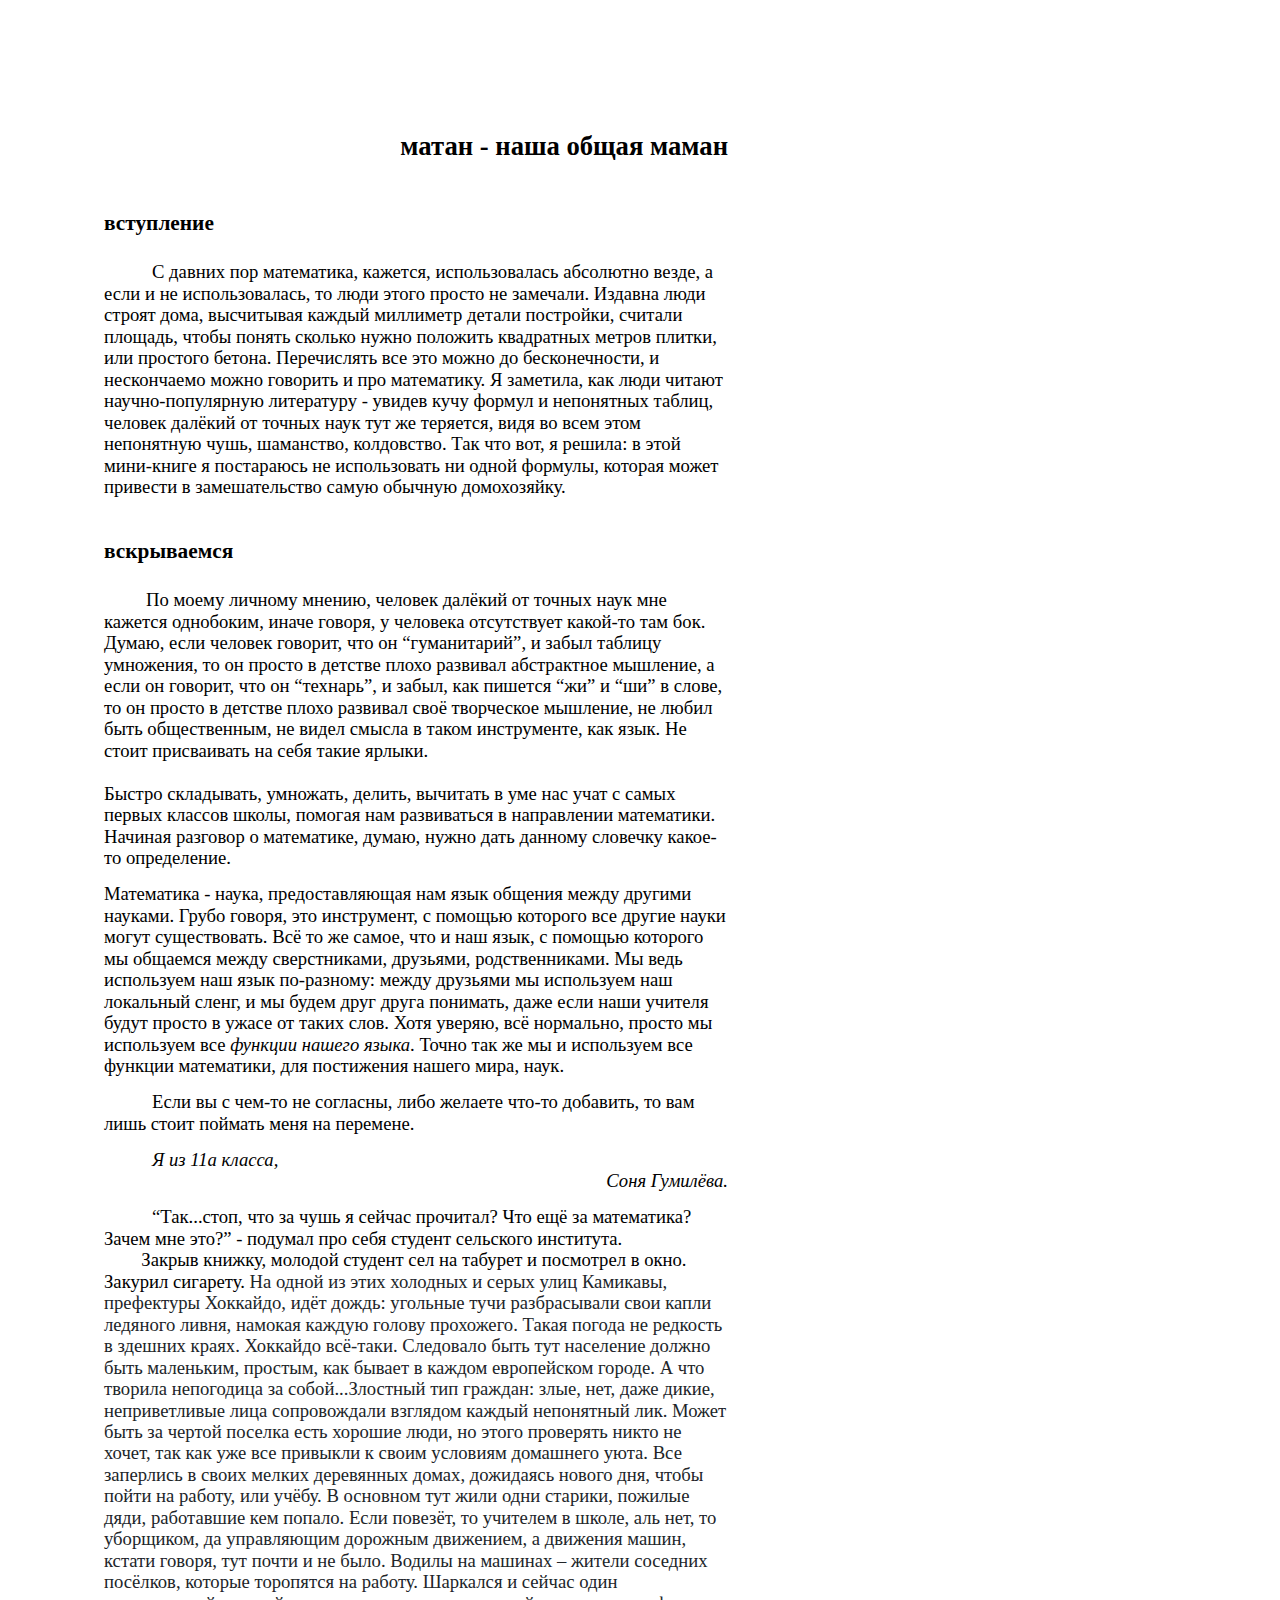
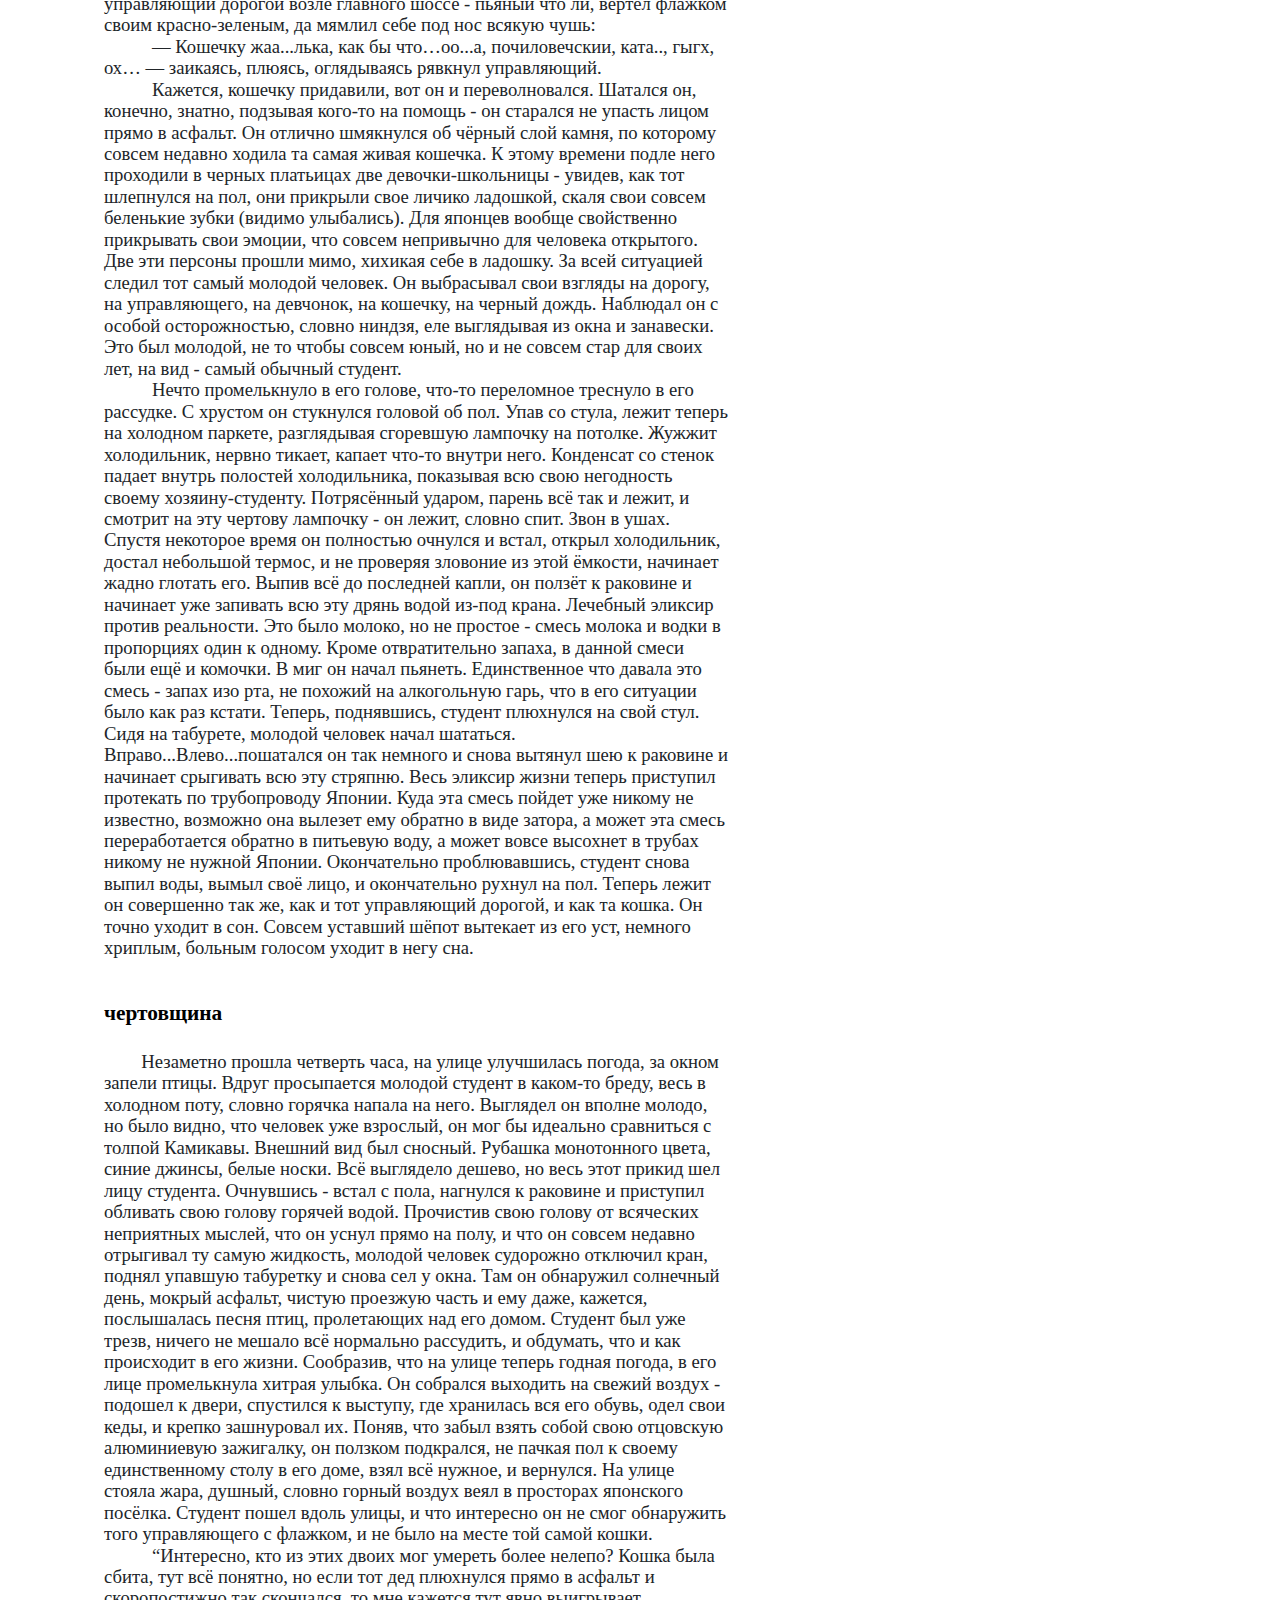
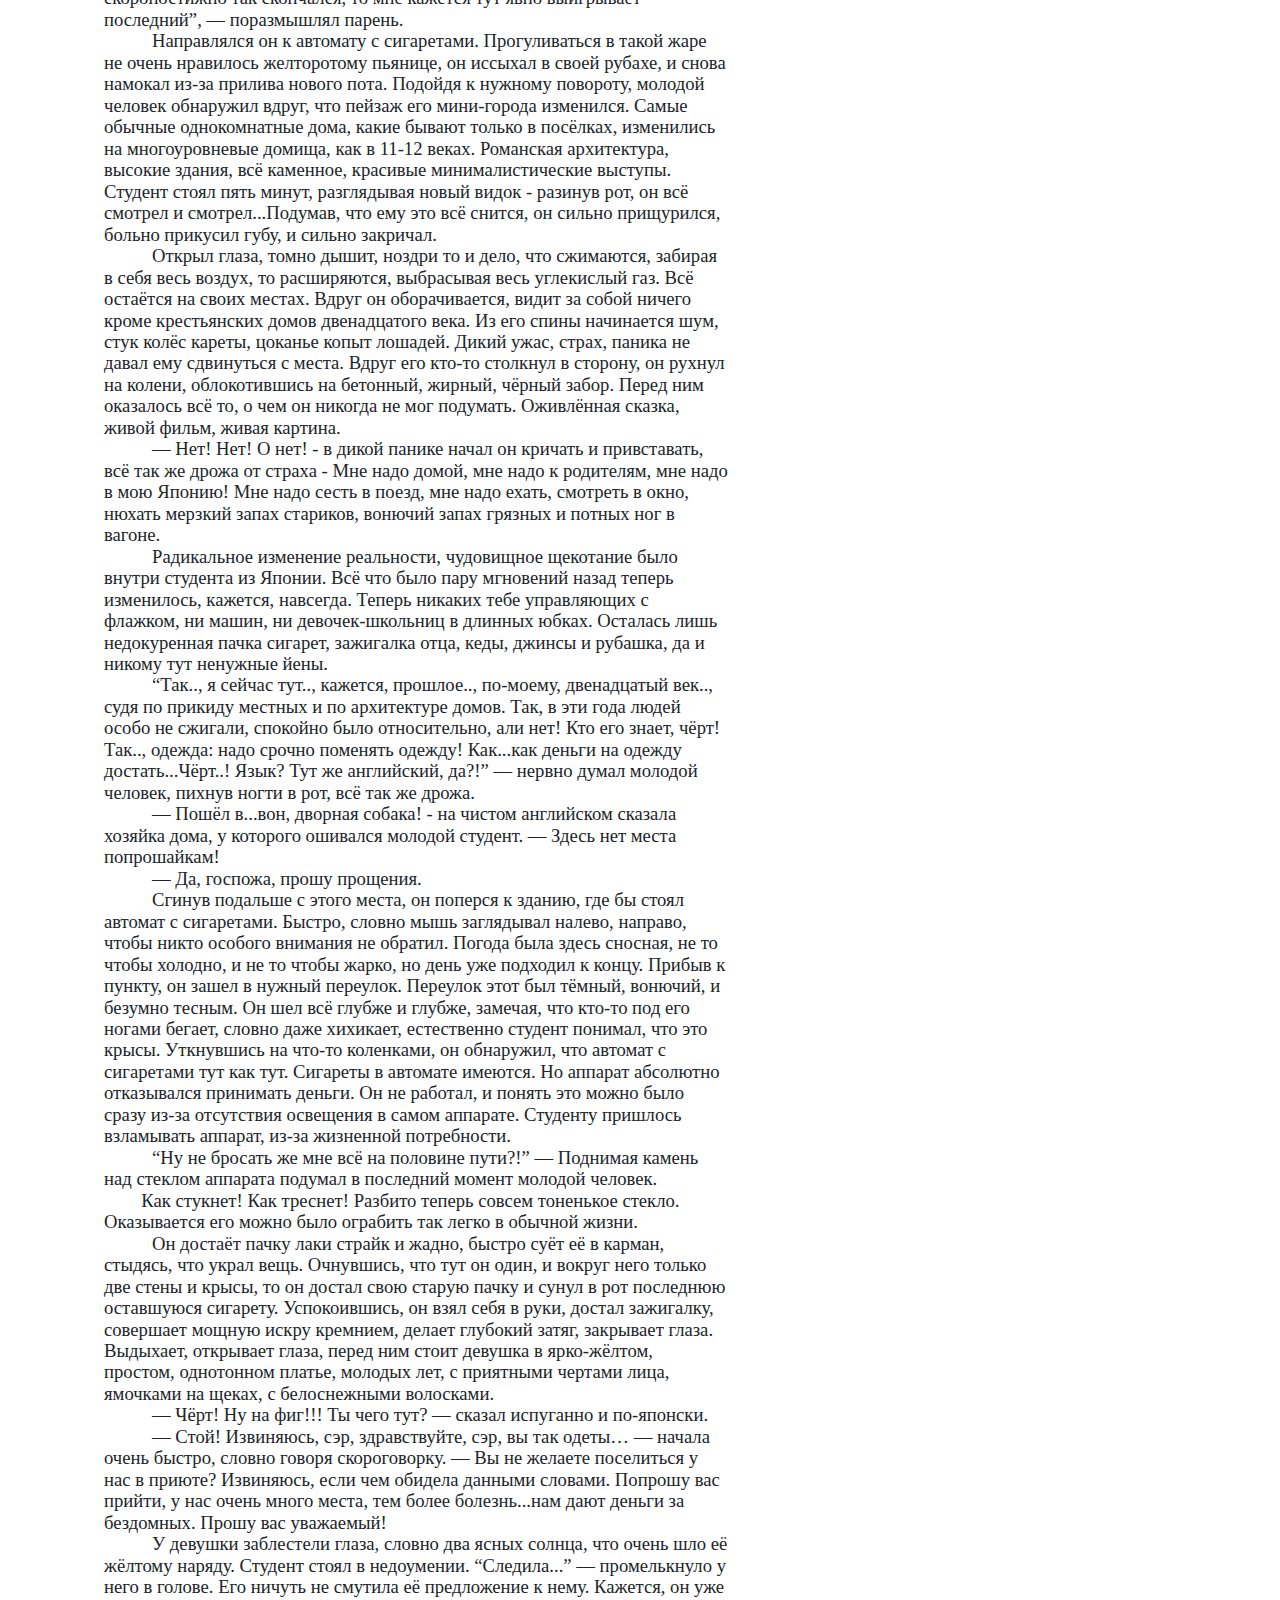
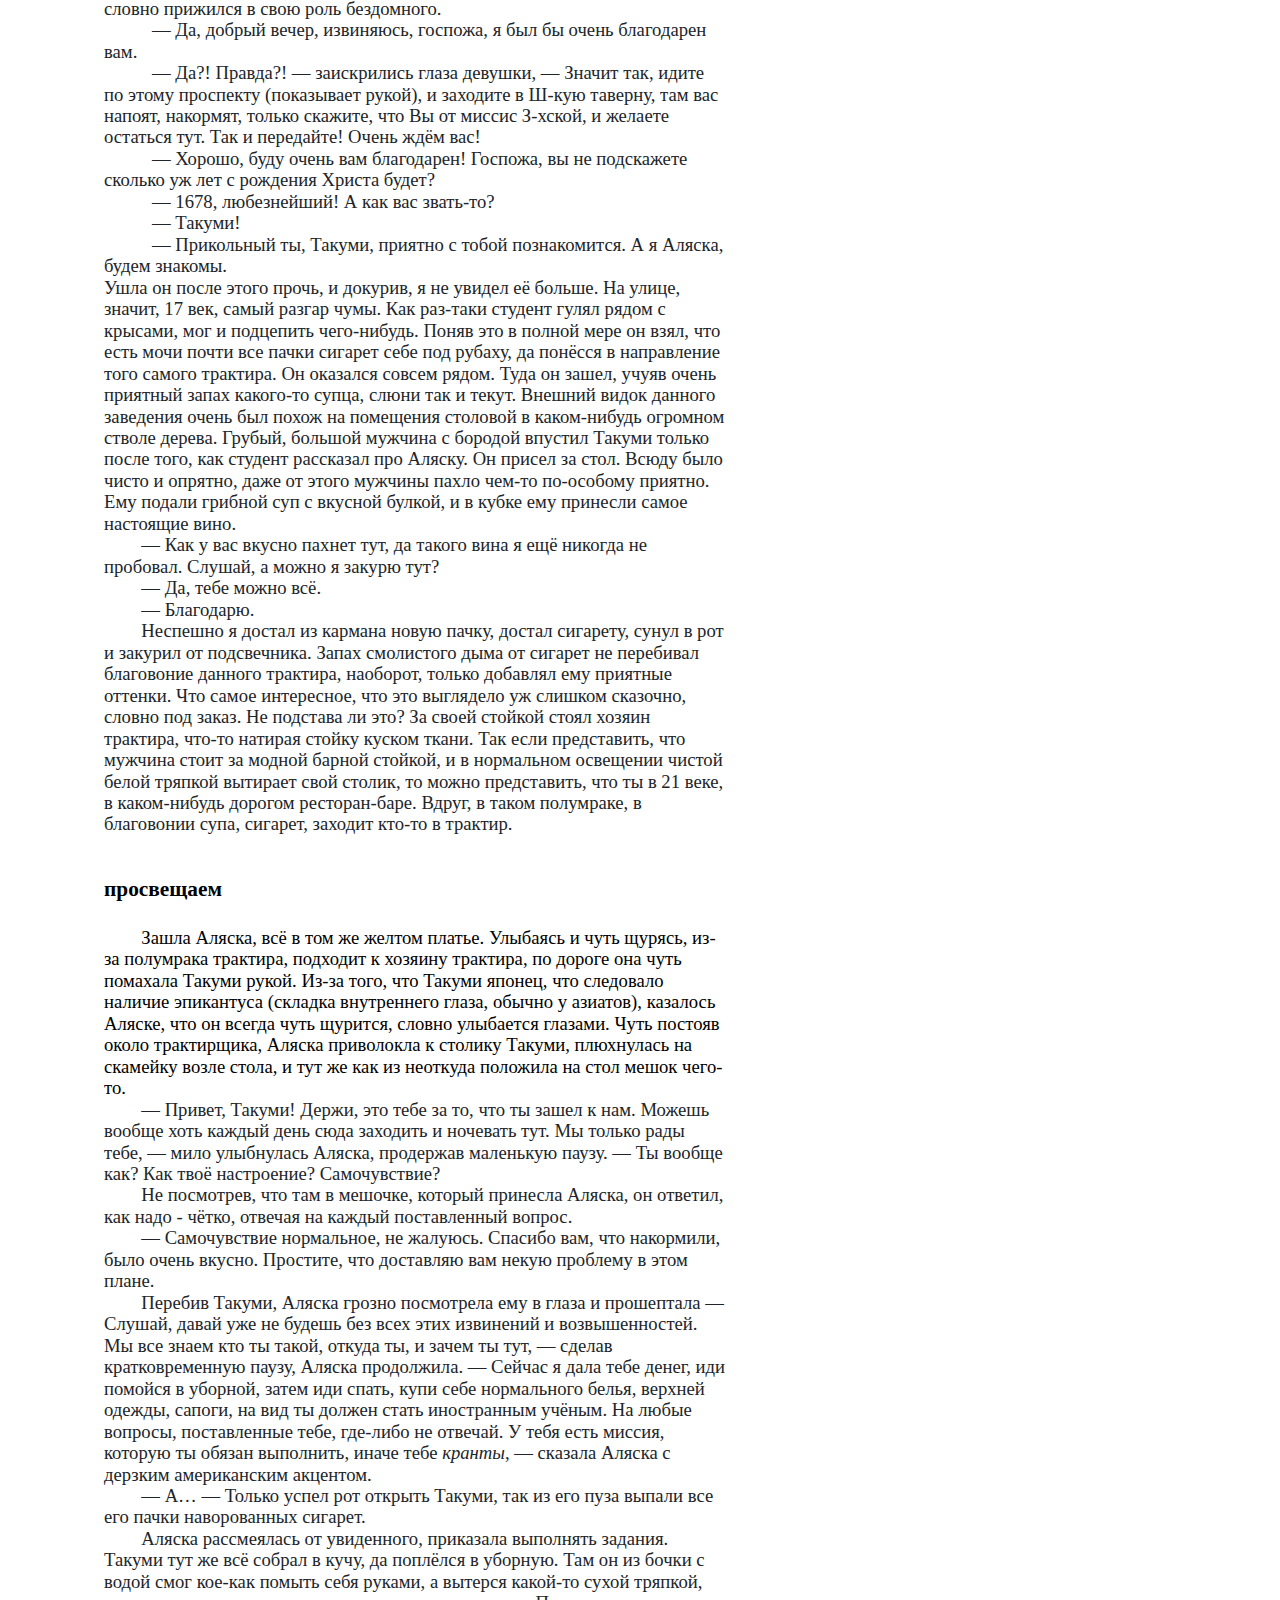
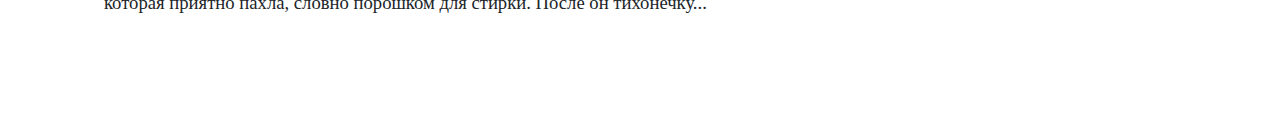
==== commit 2dfec7ac: "adding new text and site google checker" ====
--- a/index.html
+++ b/index.html
@@ -1,91 +1 @@
-<!DOCTYPE html>
-<html lang="ru" dir="ltr">
-
-<head>
-  <meta charset="utf-8">
-  <meta name="viewport" content="width=device-width, initial-scale=1, shrink-to-fit=no">
-  <title>shapehon site</title>
-  <link rel="icon" href="sheep.png">
-  <link rel="stylesheet" href="https://stackpath.bootstrapcdn.com/bootstrap/4.2.1/css/bootstrap.min.css" integrity="sha384-GJzZqFGwb1QTTN6wy59ffF1BuGJpLSa9DkKMp0DgiMDm4iYMj70gZWKYbI706tWS" crossorigin="anonymous">
-  <link href="https://fonts.googleapis.com/css?family=Roboto+Slab" rel="stylesheet">
-  <style media="screen">
-    body {
-      font-family: 'Roboto Slab', serif;
-    }
-  </style>
-
-</head>
-
-<body>
-
-  <div class="container">
-    <div class="row justify-content-center">
-      <div class="col-md-auto">
-        <h1 class="text-center">Привет</h1>
-        <p>Я Андрей. Вот решил что-нибудь написать. Думаю в последнее время много чего. Мы одни на этой земле, и тут ты ничего сделать не можешь. Ты не можешь проконтролировать, где ты родишься, как ты познакомишься со
-          своей будущей
-          женой, здесь ты - <em>ничтожество</em>.
-          Сегодняшняя ситуация в мире заставляет подумать, а всё ли хорошо у нас? Естественно, нет. Любой будет говорить, что где-то там кто-то и как-то умер, да и вообще всё катится ко дну, говорят они. Кто они?
-          Говорят это
-          герои, злодеи,
-          простые смертные.
-          Говоря проще, все мы чего-то боимся, и в этом вся суть дела. Злодеи боятся героев, и наоборот, а что обыкновенные люди? Они тихо сидят и смотрят в телевизор, восторгаясь поступками супергероев, и ужасаются над
-          поступками злодеев.
-          Человеку свойственно смотреть, наблюдать, изучать, рассказывать, играть.
-          Я вот обычно этим только и занимаюсь. Впитываю в себя всю ненужную мне информацию, а потом, как губка, выжимаюсь, рассказывая всё своим друзьям, коллегам, родственникам, <em>самому себе</em>.
-          В свои шестнадцать многое я рассказать не смогу, но книгу написать очень хочется. Руки прямо-таки и чешутся! Наверное, просто это очередное желание выжать себя, как ту же самую губку.
-          Идея писать пришла, когда начал <strong>серьёзно</strong> курить, а что из этого вышло - <em>хрен его знает</em>. Сидел на лавке, думал о чём-то из недавно увиденного, размышлял, переваривал сто раз кашу в
-          своей
-          голове. В
-          кулинарии данную кашу посчитали бы за еду для собак, но в голове человека эта каша становится всё вкуснее и вкуснее, потому что человек <em>начинает думать</em>.
-          Познакомиться со мной может любой желающий. Подойди ко мне в школе (учусь я в 11а классе, Лицей №15 (2018-2019)), скажи, что прочитал данный текст, да и вообще скажи все <strong>свои</strong> мысли, и что
-          ты
-          думаешь о моём <em>чтиве</em>.</p>
-
-        <p><img src="sheeps1.jpg" class="img-fluid" alt=""></p>
-        <h1 class="text-center">Часть 1</h1>
-        <h2 class="text-center">I</h2>
-        <p>На одной из холодных и серых улиц Камикавы, префектуры Хоккайдо, идёт дождь: угольные тучи разбрасывали свои капли ледяного ливня, намокая каждую голову прохожего. Такая погода не редкость в здешних краях, Хоккайдо
-          всё-таки, следовало быть тут население должно быть маленьким, простым, да добропорядочным, как бывает в каждом европейском городе, селе. Непогодица следовала за собой злостный тип граждан: злые, дикие,
-          неприветливые лица сопровождали взглядом каждый непонятный лик. Может быть за чертой поселка были хорошие люди, но этого проверять никто не хочет, так как уже все привыкли к своим условиям сурового града. Все
-          заперлись в своих мелких деревянных домах, дожидаясь нового дня, чтобы пойти на работу, или учёбу. В основном тут жили одни старики, пожилые дяди, работавшие кем попало. Если повезёт, то учителем в школе, аль
-          нет, то уборщиком, да управляющим дорожным движением, а движения машин, кстати говоря, тут почти и не было. Проезжие – жители близких городов, которые торопятся куда-то.
-          Шаркался как-то один управляющий дорогой возле главного шоссе, пьяный что ли, вертел флажком своим красно-зеленым, да мямлил себе под нос всякую чушь:
-          <p>— Кошечку жаа...лька, как бы что…оо...а, почиловечскии, ката…, гыгх, ох… — заикаясь, плюясь, оглядываясь рявкнул управляющий.</p>
-          Кажется, кошечку придавили, вот он и распереживался. Шатался он, конечно, знатно, подзывая кого-то на помощь он старался не упасть лицом прямо в асфальт, но, к огромному сожалению, он отлично шмякнулся об
-          чёрный слой камня, по которому совсем недавно ходила та самая живая кошечка. К этому времени подле него проходили в черных платьицах две девочки-школьницы - увидев, как тот шлепнулся об холодный мокрый
-          асфальт, те прикрыли свое личико ладошкой, скаля свои совсем беленькие зубки(видимо улыбались). Для японцев вообще свойственно прикрывать свои эмоции, что совсем непривычно для человека европейского,
-          открытого, неприличного, пошлого общества. Две этих персоны прошли мимо, хихикая себе в ладошку, сожалея состоянию управляющего. За всей ситуацией следил молодой человек, выбрасывая свои взгляды на дорогу, на
-          управляющего, на девчонок, на кошечку, на черный дождь. Наблюдал он с особой осторожностью, словно ниндзя, еле выглядывая из окна и занавески. Это был совсем молодой, не то чтобы совсем юный, но и не совсем
-          стар для своих лет. Нечто промелькнуло в его голове, что-то переломное треснуло в его голове. С треском он провалился на пол поскользнувшись - лежит теперь на холодном паркете, разглядывая сгоревшую лампочку
-          на потолке. Жужжит холодильник, нервно тикает, капает внутри него. Конденсат со стенок падает внутрь полостей холодильника, показывая всю свою негодность своему хозяину. Нужно было этому молодому человеку
-          ехать к родителям, садиться на поезд, ехать, смотреть в окно, нюхать мерзкий запах стариков, вонючих, грязных ног, что теперь делать...приходится только наслаждаться моментом, ведь по-другому совсем никогда не
-          бывает. Потерянный пацан всё так и лежит и смотрит на эту чертову лампочку, он лежит, словно спит. Звон в ушах - синяя тень падает на его кухонку. Спустя некоторое время он полностью очнулся, открыл
-          холодильник, достал просроченное молоко, и не проверяя зловоние молока начинает жадно глотать его. Выпив всё до последней капли, он ползет к раковине и начинает уже запивать всю эту дрянь водой из под крана.
-          Лечебный элексир против реальности. Молоко это было не просто испорченное - это была смесь молока и водки в пропорциях 1 к 2. Кроме отвратительно запаха, в данной смеси были ещё и комочки. В миг он начал
-          пьянеть. Единственное что давала это смесь - запах изо рта, не похожий на алкогольную гарь, что в его ситуации было как раз кстати. Во время алкогольного праздника он ведет себя вполне адекватно, начинает
-          тихонько сидеть в уголке и рассматривать, думать о чем-то. В пьянстве было что-то особенное, нечто ему необходимое, что давало сил думать и размышлять, наверное, любой человек, который начинает пить
-          серьезно переводит веселье на более удрученное состояние, что-то типа депресии. Сидя на табурете молодой человек начал немножечко шататься.
-          Вправо...Влево...пошатался он так немного и снова уткнется в раковину и начнёт отрыгивать всю свою стряпню, весь свой элексир жизни теперь приступил течь по трубопроводу Японии. Куда эта смесь пойдет уже
-          никому не известно, возможно она вылезет ему обратно в виде затора, а может эта смесь переработается обратно в питьевую воду, а может вовсе высохнет в трубах никому не нужной Японии.</p>
-
-
-
-        <p><a href="https://shapehon.github.io/secret"><img src="sheeps2.jpg" class="img-fluid" alt=""></a></p>
-        <p>
-          <hr>
-        </p>
-        <p><a href="https://shapehon.github.io/projects">my projects</a></p>
-        <p><a href="https://vk.com/shapehon">my vk</a></p>
-        <p><a href="https://github.io/shapehon">my github</a></p>
-      </div>
-    </div>
-  </div>
-
-  <script src="https://code.jquery.com/jquery-3.3.1.slim.min.js" integrity="sha384-q8i/X+965DzO0rT7abK41JStQIAqVgRVzpbzo5smXKp4YfRvH+8abtTE1Pi6jizo" crossorigin="anonymous"></script>
-  <script src="https://cdnjs.cloudflare.com/ajax/libs/popper.js/1.14.6/umd/popper.min.js" integrity="sha384-wHAiFfRlMFy6i5SRaxvfOCifBUQy1xHdJ/yoi7FRNXMRBu5WHdZYu1hA6ZOblgut" crossorigin="anonymous"></script>
-  <script src="https://stackpath.bootstrapcdn.com/bootstrap/4.2.1/js/bootstrap.min.js" integrity="sha384-B0UglyR+jN6CkvvICOB2joaf5I4l3gm9GU6Hc1og6Ls7i6U/mkkaduKaBhlAXv9k" crossorigin="anonymous"></script>
-
-</body>
-
-</html>
+<html><head><meta content="text/html; charset=UTF-8" http-equiv="content-type"><style type="text/css">@import url('https://themes.googleusercontent.com/fonts/css?kit=lc_KqZAnJZMO5HHpESLXOyBT44YHZh5XveqtkptPAQM');ol{margin:0;padding:0}table td,table th{padding:0}.c13{padding-top:18pt;padding-bottom:6pt;line-height:1.15;page-break-after:avoid;orphans:2;widows:2;text-align:left}.c0{color:#212529;font-weight:400;text-decoration:none;vertical-align:baseline;font-size:14pt;font-family:"Spectral";font-style:normal}.c3{color:#000000;font-weight:700;text-decoration:none;vertical-align:baseline;font-size:16pt;font-family:"Spectral";font-style:normal}.c4{color:#000000;font-weight:400;text-decoration:none;vertical-align:baseline;font-size:14pt;font-family:"Spectral";font-style:normal}.c2{padding-top:0pt;text-indent:36pt;padding-bottom:0pt;line-height:1.15;orphans:2;widows:2;text-align:right}.c1{padding-top:0pt;text-indent:36pt;padding-bottom:0pt;line-height:1.15;orphans:2;widows:2;text-align:left}.c10{padding-top:20pt;padding-bottom:6pt;line-height:1.15;page-break-after:avoid;orphans:2;widows:2;text-align:right}.c6{padding-top:0pt;padding-bottom:0pt;line-height:1.15;orphans:2;widows:2;text-align:left}.c16{color:#000000;text-decoration:none;vertical-align:baseline;font-size:20pt;font-style:normal}.c12{color:#000000;text-decoration:none;vertical-align:baseline;font-style:italic}.c7{font-size:14pt;font-family:"Spectral";font-weight:400}.c14{max-width:468pt;padding:72pt 72pt 72pt 72pt}.c9{font-weight:700;font-family:"Spectral"}.c5{background-color:#ffffff}.c8{height:11pt}.c15{font-style:italic}.c11{color:#212529}.title{padding-top:0pt;color:#000000;font-size:26pt;padding-bottom:3pt;font-family:"Arial";line-height:1.15;page-break-after:avoid;orphans:2;widows:2;text-align:left}.subtitle{padding-top:0pt;color:#666666;font-size:15pt;padding-bottom:16pt;font-family:"Arial";line-height:1.15;page-break-after:avoid;orphans:2;widows:2;text-align:left}li{color:#000000;font-size:11pt;font-family:"Arial"}p{margin:0;color:#000000;font-size:11pt;font-family:"Arial"}h1{padding-top:20pt;color:#000000;font-size:20pt;padding-bottom:6pt;font-family:"Arial";line-height:1.15;page-break-after:avoid;orphans:2;widows:2;text-align:left}h2{padding-top:18pt;color:#000000;font-size:16pt;padding-bottom:6pt;font-family:"Arial";line-height:1.15;page-break-after:avoid;orphans:2;widows:2;text-align:left}h3{padding-top:16pt;color:#434343;font-size:14pt;padding-bottom:4pt;font-family:"Arial";line-height:1.15;page-break-after:avoid;orphans:2;widows:2;text-align:left}h4{padding-top:14pt;color:#666666;font-size:12pt;padding-bottom:4pt;font-family:"Arial";line-height:1.15;page-break-after:avoid;orphans:2;widows:2;text-align:left}h5{padding-top:12pt;color:#666666;font-size:11pt;padding-bottom:4pt;font-family:"Arial";line-height:1.15;page-break-after:avoid;orphans:2;widows:2;text-align:left}h6{padding-top:12pt;color:#666666;font-size:11pt;padding-bottom:4pt;font-family:"Arial";line-height:1.15;page-break-after:avoid;font-style:italic;orphans:2;widows:2;text-align:left}</style></head><body class="c5 c14"><h1 class="c10" id="h.1e8d55ahw9b8"><span class="c9 c16">&#1084;&#1072;&#1090;&#1072;&#1085; - &#1085;&#1072;&#1096;&#1072; &#1086;&#1073;&#1097;&#1072;&#1103; &#1084;&#1072;&#1084;&#1072;&#1085;</span></h1><h2 class="c13" id="h.svf3ouqeko2i"><span class="c3">&#1074;&#1089;&#1090;&#1091;&#1087;&#1083;&#1077;&#1085;&#1080;&#1077;</span></h2><p class="c1"><span class="c4">&#1057; &#1076;&#1072;&#1074;&#1085;&#1080;&#1093; &#1087;&#1086;&#1088; &#1084;&#1072;&#1090;&#1077;&#1084;&#1072;&#1090;&#1080;&#1082;&#1072;, &#1082;&#1072;&#1078;&#1077;&#1090;&#1089;&#1103;, &#1080;&#1089;&#1087;&#1086;&#1083;&#1100;&#1079;&#1086;&#1074;&#1072;&#1083;&#1072;&#1089;&#1100; &#1072;&#1073;&#1089;&#1086;&#1083;&#1102;&#1090;&#1085;&#1086; &#1074;&#1077;&#1079;&#1076;&#1077;, &#1072; &#1077;&#1089;&#1083;&#1080; &#1080; &#1085;&#1077; &#1080;&#1089;&#1087;&#1086;&#1083;&#1100;&#1079;&#1086;&#1074;&#1072;&#1083;&#1072;&#1089;&#1100;, &#1090;&#1086; &#1083;&#1102;&#1076;&#1080; &#1101;&#1090;&#1086;&#1075;&#1086; &#1087;&#1088;&#1086;&#1089;&#1090;&#1086; &#1085;&#1077; &#1079;&#1072;&#1084;&#1077;&#1095;&#1072;&#1083;&#1080;. &#1048;&#1079;&#1076;&#1072;&#1074;&#1085;&#1072; &#1083;&#1102;&#1076;&#1080; &#1089;&#1090;&#1088;&#1086;&#1103;&#1090; &#1076;&#1086;&#1084;&#1072;, &#1074;&#1099;&#1089;&#1095;&#1080;&#1090;&#1099;&#1074;&#1072;&#1103; &#1082;&#1072;&#1078;&#1076;&#1099;&#1081; &#1084;&#1080;&#1083;&#1083;&#1080;&#1084;&#1077;&#1090;&#1088; &#1076;&#1077;&#1090;&#1072;&#1083;&#1080; &#1087;&#1086;&#1089;&#1090;&#1088;&#1086;&#1081;&#1082;&#1080;, &#1089;&#1095;&#1080;&#1090;&#1072;&#1083;&#1080; &#1087;&#1083;&#1086;&#1097;&#1072;&#1076;&#1100;, &#1095;&#1090;&#1086;&#1073;&#1099; &#1087;&#1086;&#1085;&#1103;&#1090;&#1100; &#1089;&#1082;&#1086;&#1083;&#1100;&#1082;&#1086; &#1085;&#1091;&#1078;&#1085;&#1086; &#1087;&#1086;&#1083;&#1086;&#1078;&#1080;&#1090;&#1100; &#1082;&#1074;&#1072;&#1076;&#1088;&#1072;&#1090;&#1085;&#1099;&#1093; &#1084;&#1077;&#1090;&#1088;&#1086;&#1074; &#1087;&#1083;&#1080;&#1090;&#1082;&#1080;, &#1080;&#1083;&#1080; &#1087;&#1088;&#1086;&#1089;&#1090;&#1086;&#1075;&#1086; &#1073;&#1077;&#1090;&#1086;&#1085;&#1072;. &#1055;&#1077;&#1088;&#1077;&#1095;&#1080;&#1089;&#1083;&#1103;&#1090;&#1100; &#1074;&#1089;&#1077; &#1101;&#1090;&#1086; &#1084;&#1086;&#1078;&#1085;&#1086; &#1076;&#1086; &#1073;&#1077;&#1089;&#1082;&#1086;&#1085;&#1077;&#1095;&#1085;&#1086;&#1089;&#1090;&#1080;, &#1080; &#1085;&#1077;&#1089;&#1082;&#1086;&#1085;&#1095;&#1072;&#1077;&#1084;&#1086; &#1084;&#1086;&#1078;&#1085;&#1086; &#1075;&#1086;&#1074;&#1086;&#1088;&#1080;&#1090;&#1100; &#1080; &#1087;&#1088;&#1086; &#1084;&#1072;&#1090;&#1077;&#1084;&#1072;&#1090;&#1080;&#1082;&#1091;. &#1071; &#1079;&#1072;&#1084;&#1077;&#1090;&#1080;&#1083;&#1072;, &#1082;&#1072;&#1082; &#1083;&#1102;&#1076;&#1080; &#1095;&#1080;&#1090;&#1072;&#1102;&#1090; &#1085;&#1072;&#1091;&#1095;&#1085;&#1086;-&#1087;&#1086;&#1087;&#1091;&#1083;&#1103;&#1088;&#1085;&#1091;&#1102; &#1083;&#1080;&#1090;&#1077;&#1088;&#1072;&#1090;&#1091;&#1088;&#1091; - &#1091;&#1074;&#1080;&#1076;&#1077;&#1074; &#1082;&#1091;&#1095;&#1091; &#1092;&#1086;&#1088;&#1084;&#1091;&#1083; &#1080; &#1085;&#1077;&#1087;&#1086;&#1085;&#1103;&#1090;&#1085;&#1099;&#1093; &#1090;&#1072;&#1073;&#1083;&#1080;&#1094;, &#1095;&#1077;&#1083;&#1086;&#1074;&#1077;&#1082; &#1076;&#1072;&#1083;&#1105;&#1082;&#1080;&#1081; &#1086;&#1090; &#1090;&#1086;&#1095;&#1085;&#1099;&#1093; &#1085;&#1072;&#1091;&#1082; &#1090;&#1091;&#1090; &#1078;&#1077; &#1090;&#1077;&#1088;&#1103;&#1077;&#1090;&#1089;&#1103;, &#1074;&#1080;&#1076;&#1103; &#1074;&#1086; &#1074;&#1089;&#1077;&#1084; &#1101;&#1090;&#1086;&#1084; &#1085;&#1077;&#1087;&#1086;&#1085;&#1103;&#1090;&#1085;&#1091;&#1102; &#1095;&#1091;&#1096;&#1100;, &#1096;&#1072;&#1084;&#1072;&#1085;&#1089;&#1090;&#1074;&#1086;, &#1082;&#1086;&#1083;&#1076;&#1086;&#1074;&#1089;&#1090;&#1074;&#1086;. &#1058;&#1072;&#1082; &#1095;&#1090;&#1086; &#1074;&#1086;&#1090;, &#1103; &#1088;&#1077;&#1096;&#1080;&#1083;&#1072;: &#1074; &#1101;&#1090;&#1086;&#1081; &#1084;&#1080;&#1085;&#1080;-&#1082;&#1085;&#1080;&#1075;&#1077; &#1103; &#1087;&#1086;&#1089;&#1090;&#1072;&#1088;&#1072;&#1102;&#1089;&#1100; &#1085;&#1077; &#1080;&#1089;&#1087;&#1086;&#1083;&#1100;&#1079;&#1086;&#1074;&#1072;&#1090;&#1100; &#1085;&#1080; &#1086;&#1076;&#1085;&#1086;&#1081; &#1092;&#1086;&#1088;&#1084;&#1091;&#1083;&#1099;, &#1082;&#1086;&#1090;&#1086;&#1088;&#1072;&#1103; &#1084;&#1086;&#1078;&#1077;&#1090; &#1087;&#1088;&#1080;&#1074;&#1077;&#1089;&#1090;&#1080; &#1074; &#1079;&#1072;&#1084;&#1077;&#1096;&#1072;&#1090;&#1077;&#1083;&#1100;&#1089;&#1090;&#1074;&#1086; &#1089;&#1072;&#1084;&#1091;&#1102; &#1086;&#1073;&#1099;&#1095;&#1085;&#1091;&#1102; &#1076;&#1086;&#1084;&#1086;&#1093;&#1086;&#1079;&#1103;&#1081;&#1082;&#1091;.</span></p><h2 class="c13" id="h.v7irej1zxz79"><span class="c3">&#1074;&#1089;&#1082;&#1088;&#1099;&#1074;&#1072;&#1077;&#1084;&#1089;&#1103;</span></h2><p class="c6"><span class="c4">&nbsp;&nbsp;&nbsp;&nbsp;&nbsp;&nbsp;&nbsp;&nbsp;&nbsp;&#1055;&#1086; &#1084;&#1086;&#1077;&#1084;&#1091; &#1083;&#1080;&#1095;&#1085;&#1086;&#1084;&#1091; &#1084;&#1085;&#1077;&#1085;&#1080;&#1102;, &#1095;&#1077;&#1083;&#1086;&#1074;&#1077;&#1082; &#1076;&#1072;&#1083;&#1105;&#1082;&#1080;&#1081; &#1086;&#1090; &#1090;&#1086;&#1095;&#1085;&#1099;&#1093; &#1085;&#1072;&#1091;&#1082; &#1084;&#1085;&#1077; &#1082;&#1072;&#1078;&#1077;&#1090;&#1089;&#1103; &#1086;&#1076;&#1085;&#1086;&#1073;&#1086;&#1082;&#1080;&#1084;, &#1080;&#1085;&#1072;&#1095;&#1077; &#1075;&#1086;&#1074;&#1086;&#1088;&#1103;, &#1091; &#1095;&#1077;&#1083;&#1086;&#1074;&#1077;&#1082;&#1072; &#1086;&#1090;&#1089;&#1091;&#1090;&#1089;&#1090;&#1074;&#1091;&#1077;&#1090; &#1082;&#1072;&#1082;&#1086;&#1081;-&#1090;&#1086; &#1090;&#1072;&#1084; &#1073;&#1086;&#1082;. &#1044;&#1091;&#1084;&#1072;&#1102;, &#1077;&#1089;&#1083;&#1080; &#1095;&#1077;&#1083;&#1086;&#1074;&#1077;&#1082; &#1075;&#1086;&#1074;&#1086;&#1088;&#1080;&#1090;, &#1095;&#1090;&#1086; &#1086;&#1085; &ldquo;&#1075;&#1091;&#1084;&#1072;&#1085;&#1080;&#1090;&#1072;&#1088;&#1080;&#1081;&rdquo;, &#1080; &#1079;&#1072;&#1073;&#1099;&#1083; &#1090;&#1072;&#1073;&#1083;&#1080;&#1094;&#1091; &#1091;&#1084;&#1085;&#1086;&#1078;&#1077;&#1085;&#1080;&#1103;, &#1090;&#1086; &#1086;&#1085; &#1087;&#1088;&#1086;&#1089;&#1090;&#1086; &#1074; &#1076;&#1077;&#1090;&#1089;&#1090;&#1074;&#1077; &#1087;&#1083;&#1086;&#1093;&#1086; &#1088;&#1072;&#1079;&#1074;&#1080;&#1074;&#1072;&#1083; &#1072;&#1073;&#1089;&#1090;&#1088;&#1072;&#1082;&#1090;&#1085;&#1086;&#1077; &#1084;&#1099;&#1096;&#1083;&#1077;&#1085;&#1080;&#1077;, &#1072; &#1077;&#1089;&#1083;&#1080; &#1086;&#1085; &#1075;&#1086;&#1074;&#1086;&#1088;&#1080;&#1090;, &#1095;&#1090;&#1086; &#1086;&#1085; &ldquo;&#1090;&#1077;&#1093;&#1085;&#1072;&#1088;&#1100;&rdquo;, &#1080; &#1079;&#1072;&#1073;&#1099;&#1083;, &#1082;&#1072;&#1082; &#1087;&#1080;&#1096;&#1077;&#1090;&#1089;&#1103; &ldquo;&#1078;&#1080;&rdquo; &#1080; &ldquo;&#1096;&#1080;&rdquo; &#1074; &#1089;&#1083;&#1086;&#1074;&#1077;, &#1090;&#1086; &#1086;&#1085; &#1087;&#1088;&#1086;&#1089;&#1090;&#1086; &#1074; &#1076;&#1077;&#1090;&#1089;&#1090;&#1074;&#1077; &#1087;&#1083;&#1086;&#1093;&#1086; &#1088;&#1072;&#1079;&#1074;&#1080;&#1074;&#1072;&#1083; &#1089;&#1074;&#1086;&#1105; &#1090;&#1074;&#1086;&#1088;&#1095;&#1077;&#1089;&#1082;&#1086;&#1077; &#1084;&#1099;&#1096;&#1083;&#1077;&#1085;&#1080;&#1077;, &#1085;&#1077; &#1083;&#1102;&#1073;&#1080;&#1083; &#1073;&#1099;&#1090;&#1100; &#1086;&#1073;&#1097;&#1077;&#1089;&#1090;&#1074;&#1077;&#1085;&#1085;&#1099;&#1084;, &#1085;&#1077; &#1074;&#1080;&#1076;&#1077;&#1083; &#1089;&#1084;&#1099;&#1089;&#1083;&#1072; &#1074; &#1090;&#1072;&#1082;&#1086;&#1084; &#1080;&#1085;&#1089;&#1090;&#1088;&#1091;&#1084;&#1077;&#1085;&#1090;&#1077;, &#1082;&#1072;&#1082; &#1103;&#1079;&#1099;&#1082;. &#1053;&#1077; &#1089;&#1090;&#1086;&#1080;&#1090; &#1087;&#1088;&#1080;&#1089;&#1074;&#1072;&#1080;&#1074;&#1072;&#1090;&#1100; &#1085;&#1072; &#1089;&#1077;&#1073;&#1103; &#1090;&#1072;&#1082;&#1080;&#1077; &#1103;&#1088;&#1083;&#1099;&#1082;&#1080;.</span></p><p class="c6"><span class="c4">&nbsp;</span></p><p class="c6"><span class="c4">&#1041;&#1099;&#1089;&#1090;&#1088;&#1086; &#1089;&#1082;&#1083;&#1072;&#1076;&#1099;&#1074;&#1072;&#1090;&#1100;, &#1091;&#1084;&#1085;&#1086;&#1078;&#1072;&#1090;&#1100;, &#1076;&#1077;&#1083;&#1080;&#1090;&#1100;, &#1074;&#1099;&#1095;&#1080;&#1090;&#1072;&#1090;&#1100; &#1074; &#1091;&#1084;&#1077; &#1085;&#1072;&#1089; &#1091;&#1095;&#1072;&#1090; &#1089; &#1089;&#1072;&#1084;&#1099;&#1093; &#1087;&#1077;&#1088;&#1074;&#1099;&#1093; &#1082;&#1083;&#1072;&#1089;&#1089;&#1086;&#1074; &#1096;&#1082;&#1086;&#1083;&#1099;, &#1087;&#1086;&#1084;&#1086;&#1075;&#1072;&#1103; &#1085;&#1072;&#1084; &#1088;&#1072;&#1079;&#1074;&#1080;&#1074;&#1072;&#1090;&#1100;&#1089;&#1103; &#1074; &#1085;&#1072;&#1087;&#1088;&#1072;&#1074;&#1083;&#1077;&#1085;&#1080;&#1080; &#1084;&#1072;&#1090;&#1077;&#1084;&#1072;&#1090;&#1080;&#1082;&#1080;. &#1053;&#1072;&#1095;&#1080;&#1085;&#1072;&#1103; &#1088;&#1072;&#1079;&#1075;&#1086;&#1074;&#1086;&#1088; &#1086; &#1084;&#1072;&#1090;&#1077;&#1084;&#1072;&#1090;&#1080;&#1082;&#1077;, &#1076;&#1091;&#1084;&#1072;&#1102;, &#1085;&#1091;&#1078;&#1085;&#1086; &#1076;&#1072;&#1090;&#1100; &#1076;&#1072;&#1085;&#1085;&#1086;&#1084;&#1091; &#1089;&#1083;&#1086;&#1074;&#1077;&#1095;&#1082;&#1091; &#1082;&#1072;&#1082;&#1086;&#1077;-&#1090;&#1086; &#1086;&#1087;&#1088;&#1077;&#1076;&#1077;&#1083;&#1077;&#1085;&#1080;&#1077;. </span></p><p class="c6 c8"><span class="c4"></span></p><p class="c6"><span class="c7">&#1052;&#1072;&#1090;&#1077;&#1084;&#1072;&#1090;&#1080;&#1082;&#1072; - &#1085;&#1072;&#1091;&#1082;&#1072;, &#1087;&#1088;&#1077;&#1076;&#1086;&#1089;&#1090;&#1072;&#1074;&#1083;&#1103;&#1102;&#1097;&#1072;&#1103; &#1085;&#1072;&#1084; &#1103;&#1079;&#1099;&#1082; &#1086;&#1073;&#1097;&#1077;&#1085;&#1080;&#1103; &#1084;&#1077;&#1078;&#1076;&#1091; &#1076;&#1088;&#1091;&#1075;&#1080;&#1084;&#1080; &#1085;&#1072;&#1091;&#1082;&#1072;&#1084;&#1080;. &#1043;&#1088;&#1091;&#1073;&#1086; &#1075;&#1086;&#1074;&#1086;&#1088;&#1103;, &#1101;&#1090;&#1086; &#1080;&#1085;&#1089;&#1090;&#1088;&#1091;&#1084;&#1077;&#1085;&#1090;, &#1089; &#1087;&#1086;&#1084;&#1086;&#1097;&#1100;&#1102; &#1082;&#1086;&#1090;&#1086;&#1088;&#1086;&#1075;&#1086; &#1074;&#1089;&#1077; &#1076;&#1088;&#1091;&#1075;&#1080;&#1077; &#1085;&#1072;&#1091;&#1082;&#1080; &#1084;&#1086;&#1075;&#1091;&#1090; &#1089;&#1091;&#1097;&#1077;&#1089;&#1090;&#1074;&#1086;&#1074;&#1072;&#1090;&#1100;. &#1042;&#1089;&#1105; &#1090;&#1086; &#1078;&#1077; &#1089;&#1072;&#1084;&#1086;&#1077;, &#1095;&#1090;&#1086; &#1080; &#1085;&#1072;&#1096; &#1103;&#1079;&#1099;&#1082;, &#1089; &#1087;&#1086;&#1084;&#1086;&#1097;&#1100;&#1102; &#1082;&#1086;&#1090;&#1086;&#1088;&#1086;&#1075;&#1086; &#1084;&#1099; &#1086;&#1073;&#1097;&#1072;&#1077;&#1084;&#1089;&#1103; &#1084;&#1077;&#1078;&#1076;&#1091; &#1089;&#1074;&#1077;&#1088;&#1089;&#1090;&#1085;&#1080;&#1082;&#1072;&#1084;&#1080;, &#1076;&#1088;&#1091;&#1079;&#1100;&#1103;&#1084;&#1080;, &#1088;&#1086;&#1076;&#1089;&#1090;&#1074;&#1077;&#1085;&#1085;&#1080;&#1082;&#1072;&#1084;&#1080;. &#1052;&#1099; &#1074;&#1077;&#1076;&#1100; &#1080;&#1089;&#1087;&#1086;&#1083;&#1100;&#1079;&#1091;&#1077;&#1084; &#1085;&#1072;&#1096; &#1103;&#1079;&#1099;&#1082; &#1087;&#1086;-&#1088;&#1072;&#1079;&#1085;&#1086;&#1084;&#1091;: &#1084;&#1077;&#1078;&#1076;&#1091; &#1076;&#1088;&#1091;&#1079;&#1100;&#1103;&#1084;&#1080; &#1084;&#1099; &#1080;&#1089;&#1087;&#1086;&#1083;&#1100;&#1079;&#1091;&#1077;&#1084; &#1085;&#1072;&#1096; &#1083;&#1086;&#1082;&#1072;&#1083;&#1100;&#1085;&#1099;&#1081; &#1089;&#1083;&#1077;&#1085;&#1075;, &#1080; &#1084;&#1099; &#1073;&#1091;&#1076;&#1077;&#1084; &#1076;&#1088;&#1091;&#1075; &#1076;&#1088;&#1091;&#1075;&#1072; &#1087;&#1086;&#1085;&#1080;&#1084;&#1072;&#1090;&#1100;, &#1076;&#1072;&#1078;&#1077; &#1077;&#1089;&#1083;&#1080; &#1085;&#1072;&#1096;&#1080; &#1091;&#1095;&#1080;&#1090;&#1077;&#1083;&#1103; &#1073;&#1091;&#1076;&#1091;&#1090; &#1087;&#1088;&#1086;&#1089;&#1090;&#1086; &#1074; &#1091;&#1078;&#1072;&#1089;&#1077; &#1086;&#1090; &#1090;&#1072;&#1082;&#1080;&#1093; &#1089;&#1083;&#1086;&#1074;. &#1061;&#1086;&#1090;&#1103; &#1091;&#1074;&#1077;&#1088;&#1103;&#1102;, &#1074;&#1089;&#1105; &#1085;&#1086;&#1088;&#1084;&#1072;&#1083;&#1100;&#1085;&#1086;, &#1087;&#1088;&#1086;&#1089;&#1090;&#1086; &#1084;&#1099; &#1080;&#1089;&#1087;&#1086;&#1083;&#1100;&#1079;&#1091;&#1077;&#1084; &#1074;&#1089;&#1077; </span><span class="c7 c15">&#1092;&#1091;&#1085;&#1082;&#1094;&#1080;&#1080; &#1085;&#1072;&#1096;&#1077;&#1075;&#1086; &#1103;&#1079;&#1099;&#1082;&#1072;</span><span class="c4">. &#1058;&#1086;&#1095;&#1085;&#1086; &#1090;&#1072;&#1082; &#1078;&#1077; &#1084;&#1099; &#1080; &#1080;&#1089;&#1087;&#1086;&#1083;&#1100;&#1079;&#1091;&#1077;&#1084; &#1074;&#1089;&#1077; &#1092;&#1091;&#1085;&#1082;&#1094;&#1080;&#1080; &#1084;&#1072;&#1090;&#1077;&#1084;&#1072;&#1090;&#1080;&#1082;&#1080;, &#1076;&#1083;&#1103; &#1087;&#1086;&#1089;&#1090;&#1080;&#1078;&#1077;&#1085;&#1080;&#1103; &#1085;&#1072;&#1096;&#1077;&#1075;&#1086; &#1084;&#1080;&#1088;&#1072;, &#1085;&#1072;&#1091;&#1082;. </span></p><p class="c1 c8"><span class="c4"></span></p><p class="c1"><span class="c4">&#1045;&#1089;&#1083;&#1080; &#1074;&#1099; &#1089; &#1095;&#1077;&#1084;-&#1090;&#1086; &#1085;&#1077; &#1089;&#1086;&#1075;&#1083;&#1072;&#1089;&#1085;&#1099;, &#1083;&#1080;&#1073;&#1086; &#1078;&#1077;&#1083;&#1072;&#1077;&#1090;&#1077; &#1095;&#1090;&#1086;-&#1090;&#1086; &#1076;&#1086;&#1073;&#1072;&#1074;&#1080;&#1090;&#1100;, &#1090;&#1086; &#1074;&#1072;&#1084; &#1083;&#1080;&#1096;&#1100; &#1089;&#1090;&#1086;&#1080;&#1090; &#1087;&#1086;&#1081;&#1084;&#1072;&#1090;&#1100; &#1084;&#1077;&#1085;&#1103; &#1085;&#1072; &#1087;&#1077;&#1088;&#1077;&#1084;&#1077;&#1085;&#1077;.</span></p><p class="c1 c8"><span class="c4"></span></p><p class="c1"><span class="c12 c7">&#1071; &#1080;&#1079; 11&#1072; &#1082;&#1083;&#1072;&#1089;&#1089;&#1072;, </span></p><p class="c2"><span class="c7 c12">&#1057;&#1086;&#1085;&#1103; &#1043;&#1091;&#1084;&#1080;&#1083;&#1105;&#1074;&#1072;.</span></p><p class="c1 c8"><span class="c4"></span></p><p class="c1"><span class="c7">&ldquo;&#1058;&#1072;&#1082;...&#1089;&#1090;&#1086;&#1087;, &#1095;&#1090;&#1086; &#1079;&#1072; &#1095;&#1091;&#1096;&#1100; &#1103; &#1089;&#1077;&#1081;&#1095;&#1072;&#1089; &#1087;&#1088;&#1086;&#1095;&#1080;&#1090;&#1072;&#1083;? &#1063;&#1090;&#1086; &#1077;&#1097;&#1105; &#1079;&#1072; &#1084;&#1072;&#1090;&#1077;&#1084;&#1072;&#1090;&#1080;&#1082;&#1072;? &#1047;&#1072;&#1095;&#1077;&#1084; &#1084;&#1085;&#1077; &#1101;&#1090;&#1086;?&rdquo; - &#1087;&#1086;&#1076;&#1091;&#1084;&#1072;&#1083; &#1087;&#1088;&#1086; &#1089;&#1077;&#1073;&#1103; &#1089;&#1090;&#1091;&#1076;&#1077;&#1085;&#1090; &#1089;&#1077;&#1083;&#1100;&#1089;&#1082;&#1086;&#1075;&#1086; &#1080;&#1085;&#1089;&#1090;&#1080;&#1090;&#1091;&#1090;&#1072;.<br>&nbsp;&nbsp;&nbsp;&nbsp;&nbsp;&nbsp;&nbsp;&nbsp;&#1047;&#1072;&#1082;&#1088;&#1099;&#1074; &#1082;&#1085;&#1080;&#1078;&#1082;&#1091;, &#1084;&#1086;&#1083;&#1086;&#1076;&#1086;&#1081; &#1089;&#1090;&#1091;&#1076;&#1077;&#1085;&#1090; &#1089;&#1077;&#1083; &#1085;&#1072; &#1090;&#1072;&#1073;&#1091;&#1088;&#1077;&#1090; &#1080; &#1087;&#1086;&#1089;&#1084;&#1086;&#1090;&#1088;&#1077;&#1083; &#1074; &#1086;&#1082;&#1085;&#1086;. &#1047;&#1072;&#1082;&#1091;&#1088;&#1080;&#1083; &#1089;&#1080;&#1075;&#1072;&#1088;&#1077;&#1090;&#1091;. </span><span class="c0">&#1053;&#1072; &#1086;&#1076;&#1085;&#1086;&#1081; &#1080;&#1079; &#1101;&#1090;&#1080;&#1093; &#1093;&#1086;&#1083;&#1086;&#1076;&#1085;&#1099;&#1093; &#1080; &#1089;&#1077;&#1088;&#1099;&#1093; &#1091;&#1083;&#1080;&#1094; &#1050;&#1072;&#1084;&#1080;&#1082;&#1072;&#1074;&#1099;, &#1087;&#1088;&#1077;&#1092;&#1077;&#1082;&#1090;&#1091;&#1088;&#1099; &#1061;&#1086;&#1082;&#1082;&#1072;&#1081;&#1076;&#1086;, &#1080;&#1076;&#1105;&#1090; &#1076;&#1086;&#1078;&#1076;&#1100;: &#1091;&#1075;&#1086;&#1083;&#1100;&#1085;&#1099;&#1077; &#1090;&#1091;&#1095;&#1080; &#1088;&#1072;&#1079;&#1073;&#1088;&#1072;&#1089;&#1099;&#1074;&#1072;&#1083;&#1080; &#1089;&#1074;&#1086;&#1080; &#1082;&#1072;&#1087;&#1083;&#1080; &#1083;&#1077;&#1076;&#1103;&#1085;&#1086;&#1075;&#1086; &#1083;&#1080;&#1074;&#1085;&#1103;, &#1085;&#1072;&#1084;&#1086;&#1082;&#1072;&#1103; &#1082;&#1072;&#1078;&#1076;&#1091;&#1102; &#1075;&#1086;&#1083;&#1086;&#1074;&#1091; &#1087;&#1088;&#1086;&#1093;&#1086;&#1078;&#1077;&#1075;&#1086;. &#1058;&#1072;&#1082;&#1072;&#1103; &#1087;&#1086;&#1075;&#1086;&#1076;&#1072; &#1085;&#1077; &#1088;&#1077;&#1076;&#1082;&#1086;&#1089;&#1090;&#1100; &#1074; &#1079;&#1076;&#1077;&#1096;&#1085;&#1080;&#1093; &#1082;&#1088;&#1072;&#1103;&#1093;. &#1061;&#1086;&#1082;&#1082;&#1072;&#1081;&#1076;&#1086; &#1074;&#1089;&#1105;-&#1090;&#1072;&#1082;&#1080;. &#1057;&#1083;&#1077;&#1076;&#1086;&#1074;&#1072;&#1083;&#1086; &#1073;&#1099;&#1090;&#1100; &#1090;&#1091;&#1090; &#1085;&#1072;&#1089;&#1077;&#1083;&#1077;&#1085;&#1080;&#1077; &#1076;&#1086;&#1083;&#1078;&#1085;&#1086; &#1073;&#1099;&#1090;&#1100; &#1084;&#1072;&#1083;&#1077;&#1085;&#1100;&#1082;&#1080;&#1084;, &#1087;&#1088;&#1086;&#1089;&#1090;&#1099;&#1084;, &#1082;&#1072;&#1082; &#1073;&#1099;&#1074;&#1072;&#1077;&#1090; &#1074; &#1082;&#1072;&#1078;&#1076;&#1086;&#1084; &#1077;&#1074;&#1088;&#1086;&#1087;&#1077;&#1081;&#1089;&#1082;&#1086;&#1084; &#1075;&#1086;&#1088;&#1086;&#1076;&#1077;. &#1040; &#1095;&#1090;&#1086; &#1090;&#1074;&#1086;&#1088;&#1080;&#1083;&#1072; &#1085;&#1077;&#1087;&#1086;&#1075;&#1086;&#1076;&#1080;&#1094;&#1072; &#1079;&#1072; &#1089;&#1086;&#1073;&#1086;&#1081;...&#1047;&#1083;&#1086;&#1089;&#1090;&#1085;&#1099;&#1081; &#1090;&#1080;&#1087; &#1075;&#1088;&#1072;&#1078;&#1076;&#1072;&#1085;: &#1079;&#1083;&#1099;&#1077;, &#1085;&#1077;&#1090;, &#1076;&#1072;&#1078;&#1077; &#1076;&#1080;&#1082;&#1080;&#1077;, &#1085;&#1077;&#1087;&#1088;&#1080;&#1074;&#1077;&#1090;&#1083;&#1080;&#1074;&#1099;&#1077; &#1083;&#1080;&#1094;&#1072; &#1089;&#1086;&#1087;&#1088;&#1086;&#1074;&#1086;&#1078;&#1076;&#1072;&#1083;&#1080; &#1074;&#1079;&#1075;&#1083;&#1103;&#1076;&#1086;&#1084; &#1082;&#1072;&#1078;&#1076;&#1099;&#1081; &#1085;&#1077;&#1087;&#1086;&#1085;&#1103;&#1090;&#1085;&#1099;&#1081; &#1083;&#1080;&#1082;. &#1052;&#1086;&#1078;&#1077;&#1090; &#1073;&#1099;&#1090;&#1100; &#1079;&#1072; &#1095;&#1077;&#1088;&#1090;&#1086;&#1081; &#1087;&#1086;&#1089;&#1077;&#1083;&#1082;&#1072; &#1077;&#1089;&#1090;&#1100; &#1093;&#1086;&#1088;&#1086;&#1096;&#1080;&#1077; &#1083;&#1102;&#1076;&#1080;, &#1085;&#1086; &#1101;&#1090;&#1086;&#1075;&#1086; &#1087;&#1088;&#1086;&#1074;&#1077;&#1088;&#1103;&#1090;&#1100; &#1085;&#1080;&#1082;&#1090;&#1086; &#1085;&#1077; &#1093;&#1086;&#1095;&#1077;&#1090;, &#1090;&#1072;&#1082; &#1082;&#1072;&#1082; &#1091;&#1078;&#1077; &#1074;&#1089;&#1077; &#1087;&#1088;&#1080;&#1074;&#1099;&#1082;&#1083;&#1080; &#1082; &#1089;&#1074;&#1086;&#1080;&#1084; &#1091;&#1089;&#1083;&#1086;&#1074;&#1080;&#1103;&#1084; &#1076;&#1086;&#1084;&#1072;&#1096;&#1085;&#1077;&#1075;&#1086; &#1091;&#1102;&#1090;&#1072;. &#1042;&#1089;&#1077; &#1079;&#1072;&#1087;&#1077;&#1088;&#1083;&#1080;&#1089;&#1100; &#1074; &#1089;&#1074;&#1086;&#1080;&#1093; &#1084;&#1077;&#1083;&#1082;&#1080;&#1093; &#1076;&#1077;&#1088;&#1077;&#1074;&#1103;&#1085;&#1085;&#1099;&#1093; &#1076;&#1086;&#1084;&#1072;&#1093;, &#1076;&#1086;&#1078;&#1080;&#1076;&#1072;&#1103;&#1089;&#1100; &#1085;&#1086;&#1074;&#1086;&#1075;&#1086; &#1076;&#1085;&#1103;, &#1095;&#1090;&#1086;&#1073;&#1099; &#1087;&#1086;&#1081;&#1090;&#1080; &#1085;&#1072; &#1088;&#1072;&#1073;&#1086;&#1090;&#1091;, &#1080;&#1083;&#1080; &#1091;&#1095;&#1105;&#1073;&#1091;. &#1042; &#1086;&#1089;&#1085;&#1086;&#1074;&#1085;&#1086;&#1084; &#1090;&#1091;&#1090; &#1078;&#1080;&#1083;&#1080; &#1086;&#1076;&#1085;&#1080; &#1089;&#1090;&#1072;&#1088;&#1080;&#1082;&#1080;, &#1087;&#1086;&#1078;&#1080;&#1083;&#1099;&#1077; &#1076;&#1103;&#1076;&#1080;, &#1088;&#1072;&#1073;&#1086;&#1090;&#1072;&#1074;&#1096;&#1080;&#1077; &#1082;&#1077;&#1084; &#1087;&#1086;&#1087;&#1072;&#1083;&#1086;. &#1045;&#1089;&#1083;&#1080; &#1087;&#1086;&#1074;&#1077;&#1079;&#1105;&#1090;, &#1090;&#1086; &#1091;&#1095;&#1080;&#1090;&#1077;&#1083;&#1077;&#1084; &#1074; &#1096;&#1082;&#1086;&#1083;&#1077;, &#1072;&#1083;&#1100; &#1085;&#1077;&#1090;, &#1090;&#1086; &#1091;&#1073;&#1086;&#1088;&#1097;&#1080;&#1082;&#1086;&#1084;, &#1076;&#1072; &#1091;&#1087;&#1088;&#1072;&#1074;&#1083;&#1103;&#1102;&#1097;&#1080;&#1084; &#1076;&#1086;&#1088;&#1086;&#1078;&#1085;&#1099;&#1084; &#1076;&#1074;&#1080;&#1078;&#1077;&#1085;&#1080;&#1077;&#1084;, &#1072; &#1076;&#1074;&#1080;&#1078;&#1077;&#1085;&#1080;&#1103; &#1084;&#1072;&#1096;&#1080;&#1085;, &#1082;&#1089;&#1090;&#1072;&#1090;&#1080; &#1075;&#1086;&#1074;&#1086;&#1088;&#1103;, &#1090;&#1091;&#1090; &#1087;&#1086;&#1095;&#1090;&#1080; &#1080; &#1085;&#1077; &#1073;&#1099;&#1083;&#1086;. &#1042;&#1086;&#1076;&#1080;&#1083;&#1099; &#1085;&#1072; &#1084;&#1072;&#1096;&#1080;&#1085;&#1072;&#1093; &ndash; &#1078;&#1080;&#1090;&#1077;&#1083;&#1080; &#1089;&#1086;&#1089;&#1077;&#1076;&#1085;&#1080;&#1093; &#1087;&#1086;&#1089;&#1105;&#1083;&#1082;&#1086;&#1074;, &#1082;&#1086;&#1090;&#1086;&#1088;&#1099;&#1077; &#1090;&#1086;&#1088;&#1086;&#1087;&#1103;&#1090;&#1089;&#1103; &#1085;&#1072; &#1088;&#1072;&#1073;&#1086;&#1090;&#1091;. &#1064;&#1072;&#1088;&#1082;&#1072;&#1083;&#1089;&#1103; &#1080; &#1089;&#1077;&#1081;&#1095;&#1072;&#1089; &#1086;&#1076;&#1080;&#1085; &#1091;&#1087;&#1088;&#1072;&#1074;&#1083;&#1103;&#1102;&#1097;&#1080;&#1081; &#1076;&#1086;&#1088;&#1086;&#1075;&#1086;&#1081; &#1074;&#1086;&#1079;&#1083;&#1077; &#1075;&#1083;&#1072;&#1074;&#1085;&#1086;&#1075;&#1086; &#1096;&#1086;&#1089;&#1089;&#1077; - &#1087;&#1100;&#1103;&#1085;&#1099;&#1081; &#1095;&#1090;&#1086; &#1083;&#1080;, &#1074;&#1077;&#1088;&#1090;&#1077;&#1083; &#1092;&#1083;&#1072;&#1078;&#1082;&#1086;&#1084; &#1089;&#1074;&#1086;&#1080;&#1084; &#1082;&#1088;&#1072;&#1089;&#1085;&#1086;-&#1079;&#1077;&#1083;&#1077;&#1085;&#1099;&#1084;, &#1076;&#1072; &#1084;&#1103;&#1084;&#1083;&#1080;&#1083; &#1089;&#1077;&#1073;&#1077; &#1087;&#1086;&#1076; &#1085;&#1086;&#1089; &#1074;&#1089;&#1103;&#1082;&#1091;&#1102; &#1095;&#1091;&#1096;&#1100;:</span></p><p class="c1"><span class="c0">&mdash; &#1050;&#1086;&#1096;&#1077;&#1095;&#1082;&#1091; &#1078;&#1072;&#1072;...&#1083;&#1100;&#1082;&#1072;, &#1082;&#1072;&#1082; &#1073;&#1099; &#1095;&#1090;&#1086;&hellip;&#1086;&#1086;...&#1072;, &#1087;&#1086;&#1095;&#1080;&#1083;&#1086;&#1074;&#1077;&#1095;&#1089;&#1082;&#1080;&#1080;, &#1082;&#1072;&#1090;&#1072;.., &#1075;&#1099;&#1075;&#1093;, &#1086;&#1093;&hellip; &mdash; &#1079;&#1072;&#1080;&#1082;&#1072;&#1103;&#1089;&#1100;, &#1087;&#1083;&#1102;&#1103;&#1089;&#1100;, &#1086;&#1075;&#1083;&#1103;&#1076;&#1099;&#1074;&#1072;&#1103;&#1089;&#1100; &#1088;&#1103;&#1074;&#1082;&#1085;&#1091;&#1083; &#1091;&#1087;&#1088;&#1072;&#1074;&#1083;&#1103;&#1102;&#1097;&#1080;&#1081;.</span></p><p class="c1"><span class="c0 c5">&#1050;&#1072;&#1078;&#1077;&#1090;&#1089;&#1103;, &#1082;&#1086;&#1096;&#1077;&#1095;&#1082;&#1091; &#1087;&#1088;&#1080;&#1076;&#1072;&#1074;&#1080;&#1083;&#1080;, &#1074;&#1086;&#1090; &#1086;&#1085; &#1080; &#1087;&#1077;&#1088;&#1077;&#1074;&#1086;&#1083;&#1085;&#1086;&#1074;&#1072;&#1083;&#1089;&#1103;. &#1064;&#1072;&#1090;&#1072;&#1083;&#1089;&#1103; &#1086;&#1085;, &#1082;&#1086;&#1085;&#1077;&#1095;&#1085;&#1086;, &#1079;&#1085;&#1072;&#1090;&#1085;&#1086;, &#1087;&#1086;&#1076;&#1079;&#1099;&#1074;&#1072;&#1103; &#1082;&#1086;&#1075;&#1086;-&#1090;&#1086; &#1085;&#1072; &#1087;&#1086;&#1084;&#1086;&#1097;&#1100; - &#1086;&#1085; &#1089;&#1090;&#1072;&#1088;&#1072;&#1083;&#1089;&#1103; &#1085;&#1077; &#1091;&#1087;&#1072;&#1089;&#1090;&#1100; &#1083;&#1080;&#1094;&#1086;&#1084; &#1087;&#1088;&#1103;&#1084;&#1086; &#1074; &#1072;&#1089;&#1092;&#1072;&#1083;&#1100;&#1090;. &#1054;&#1085; &#1086;&#1090;&#1083;&#1080;&#1095;&#1085;&#1086; &#1096;&#1084;&#1103;&#1082;&#1085;&#1091;&#1083;&#1089;&#1103; &#1086;&#1073; &#1095;&#1105;&#1088;&#1085;&#1099;&#1081; &#1089;&#1083;&#1086;&#1081; &#1082;&#1072;&#1084;&#1085;&#1103;, &#1087;&#1086; &#1082;&#1086;&#1090;&#1086;&#1088;&#1086;&#1084;&#1091; &#1089;&#1086;&#1074;&#1089;&#1077;&#1084; &#1085;&#1077;&#1076;&#1072;&#1074;&#1085;&#1086; &#1093;&#1086;&#1076;&#1080;&#1083;&#1072; &#1090;&#1072; &#1089;&#1072;&#1084;&#1072;&#1103; &#1078;&#1080;&#1074;&#1072;&#1103; &#1082;&#1086;&#1096;&#1077;&#1095;&#1082;&#1072;. &#1050; &#1101;&#1090;&#1086;&#1084;&#1091; &#1074;&#1088;&#1077;&#1084;&#1077;&#1085;&#1080; &#1087;&#1086;&#1076;&#1083;&#1077; &#1085;&#1077;&#1075;&#1086; &#1087;&#1088;&#1086;&#1093;&#1086;&#1076;&#1080;&#1083;&#1080; &#1074; &#1095;&#1077;&#1088;&#1085;&#1099;&#1093; &#1087;&#1083;&#1072;&#1090;&#1100;&#1080;&#1094;&#1072;&#1093; &#1076;&#1074;&#1077; &#1076;&#1077;&#1074;&#1086;&#1095;&#1082;&#1080;-&#1096;&#1082;&#1086;&#1083;&#1100;&#1085;&#1080;&#1094;&#1099; - &#1091;&#1074;&#1080;&#1076;&#1077;&#1074;, &#1082;&#1072;&#1082; &#1090;&#1086;&#1090; &#1096;&#1083;&#1077;&#1087;&#1085;&#1091;&#1083;&#1089;&#1103; &#1085;&#1072; &#1087;&#1086;&#1083;, &#1086;&#1085;&#1080; &#1087;&#1088;&#1080;&#1082;&#1088;&#1099;&#1083;&#1080; &#1089;&#1074;&#1086;&#1077; &#1083;&#1080;&#1095;&#1080;&#1082;&#1086; &#1083;&#1072;&#1076;&#1086;&#1096;&#1082;&#1086;&#1081;, &#1089;&#1082;&#1072;&#1083;&#1103; &#1089;&#1074;&#1086;&#1080; &#1089;&#1086;&#1074;&#1089;&#1077;&#1084; &#1073;&#1077;&#1083;&#1077;&#1085;&#1100;&#1082;&#1080;&#1077; &#1079;&#1091;&#1073;&#1082;&#1080; (&#1074;&#1080;&#1076;&#1080;&#1084;&#1086; &#1091;&#1083;&#1099;&#1073;&#1072;&#1083;&#1080;&#1089;&#1100;). &#1044;&#1083;&#1103; &#1103;&#1087;&#1086;&#1085;&#1094;&#1077;&#1074; &#1074;&#1086;&#1086;&#1073;&#1097;&#1077; &#1089;&#1074;&#1086;&#1081;&#1089;&#1090;&#1074;&#1077;&#1085;&#1085;&#1086; &#1087;&#1088;&#1080;&#1082;&#1088;&#1099;&#1074;&#1072;&#1090;&#1100; &#1089;&#1074;&#1086;&#1080; &#1101;&#1084;&#1086;&#1094;&#1080;&#1080;, &#1095;&#1090;&#1086; &#1089;&#1086;&#1074;&#1089;&#1077;&#1084; &#1085;&#1077;&#1087;&#1088;&#1080;&#1074;&#1099;&#1095;&#1085;&#1086; &#1076;&#1083;&#1103; &#1095;&#1077;&#1083;&#1086;&#1074;&#1077;&#1082;&#1072; &#1086;&#1090;&#1082;&#1088;&#1099;&#1090;&#1086;&#1075;&#1086;. &#1044;&#1074;&#1077; &#1101;&#1090;&#1080; &#1087;&#1077;&#1088;&#1089;&#1086;&#1085;&#1099; &#1087;&#1088;&#1086;&#1096;&#1083;&#1080; &#1084;&#1080;&#1084;&#1086;, &#1093;&#1080;&#1093;&#1080;&#1082;&#1072;&#1103; &#1089;&#1077;&#1073;&#1077; &#1074; &#1083;&#1072;&#1076;&#1086;&#1096;&#1082;&#1091;. &#1047;&#1072; &#1074;&#1089;&#1077;&#1081; &#1089;&#1080;&#1090;&#1091;&#1072;&#1094;&#1080;&#1077;&#1081; &#1089;&#1083;&#1077;&#1076;&#1080;&#1083; &#1090;&#1086;&#1090; &#1089;&#1072;&#1084;&#1099;&#1081; &#1084;&#1086;&#1083;&#1086;&#1076;&#1086;&#1081; &#1095;&#1077;&#1083;&#1086;&#1074;&#1077;&#1082;. &#1054;&#1085; &#1074;&#1099;&#1073;&#1088;&#1072;&#1089;&#1099;&#1074;&#1072;&#1083; &#1089;&#1074;&#1086;&#1080; &#1074;&#1079;&#1075;&#1083;&#1103;&#1076;&#1099; &#1085;&#1072; &#1076;&#1086;&#1088;&#1086;&#1075;&#1091;, &#1085;&#1072; &#1091;&#1087;&#1088;&#1072;&#1074;&#1083;&#1103;&#1102;&#1097;&#1077;&#1075;&#1086;, &#1085;&#1072; &#1076;&#1077;&#1074;&#1095;&#1086;&#1085;&#1086;&#1082;, &#1085;&#1072; &#1082;&#1086;&#1096;&#1077;&#1095;&#1082;&#1091;, &#1085;&#1072; &#1095;&#1077;&#1088;&#1085;&#1099;&#1081; &#1076;&#1086;&#1078;&#1076;&#1100;. &#1053;&#1072;&#1073;&#1083;&#1102;&#1076;&#1072;&#1083; &#1086;&#1085; &#1089; &#1086;&#1089;&#1086;&#1073;&#1086;&#1081; &#1086;&#1089;&#1090;&#1086;&#1088;&#1086;&#1078;&#1085;&#1086;&#1089;&#1090;&#1100;&#1102;, &#1089;&#1083;&#1086;&#1074;&#1085;&#1086; &#1085;&#1080;&#1085;&#1076;&#1079;&#1103;, &#1077;&#1083;&#1077; &#1074;&#1099;&#1075;&#1083;&#1103;&#1076;&#1099;&#1074;&#1072;&#1103; &#1080;&#1079; &#1086;&#1082;&#1085;&#1072; &#1080; &#1079;&#1072;&#1085;&#1072;&#1074;&#1077;&#1089;&#1082;&#1080;. &#1069;&#1090;&#1086; &#1073;&#1099;&#1083; &#1084;&#1086;&#1083;&#1086;&#1076;&#1086;&#1081;, &#1085;&#1077; &#1090;&#1086; &#1095;&#1090;&#1086;&#1073;&#1099; &#1089;&#1086;&#1074;&#1089;&#1077;&#1084; &#1102;&#1085;&#1099;&#1081;, &#1085;&#1086; &#1080; &#1085;&#1077; &#1089;&#1086;&#1074;&#1089;&#1077;&#1084; &#1089;&#1090;&#1072;&#1088; &#1076;&#1083;&#1103; &#1089;&#1074;&#1086;&#1080;&#1093; &#1083;&#1077;&#1090;, &#1085;&#1072; &#1074;&#1080;&#1076; - &#1089;&#1072;&#1084;&#1099;&#1081; &#1086;&#1073;&#1099;&#1095;&#1085;&#1099;&#1081; &#1089;&#1090;&#1091;&#1076;&#1077;&#1085;&#1090;. </span></p><p class="c1"><span class="c0 c5">&#1053;&#1077;&#1095;&#1090;&#1086; &#1087;&#1088;&#1086;&#1084;&#1077;&#1083;&#1100;&#1082;&#1085;&#1091;&#1083;&#1086; &#1074; &#1077;&#1075;&#1086; &#1075;&#1086;&#1083;&#1086;&#1074;&#1077;, &#1095;&#1090;&#1086;-&#1090;&#1086; &#1087;&#1077;&#1088;&#1077;&#1083;&#1086;&#1084;&#1085;&#1086;&#1077; &#1090;&#1088;&#1077;&#1089;&#1085;&#1091;&#1083;&#1086; &#1074; &#1077;&#1075;&#1086; &#1088;&#1072;&#1089;&#1089;&#1091;&#1076;&#1082;&#1077;. &#1057; &#1093;&#1088;&#1091;&#1089;&#1090;&#1086;&#1084; &#1086;&#1085; &#1089;&#1090;&#1091;&#1082;&#1085;&#1091;&#1083;&#1089;&#1103; &#1075;&#1086;&#1083;&#1086;&#1074;&#1086;&#1081; &#1086;&#1073; &#1087;&#1086;&#1083;. &#1059;&#1087;&#1072;&#1074; &#1089;&#1086; &#1089;&#1090;&#1091;&#1083;&#1072;, &#1083;&#1077;&#1078;&#1080;&#1090; &#1090;&#1077;&#1087;&#1077;&#1088;&#1100; &#1085;&#1072; &#1093;&#1086;&#1083;&#1086;&#1076;&#1085;&#1086;&#1084; &#1087;&#1072;&#1088;&#1082;&#1077;&#1090;&#1077;, &#1088;&#1072;&#1079;&#1075;&#1083;&#1103;&#1076;&#1099;&#1074;&#1072;&#1103; &#1089;&#1075;&#1086;&#1088;&#1077;&#1074;&#1096;&#1091;&#1102; &#1083;&#1072;&#1084;&#1087;&#1086;&#1095;&#1082;&#1091; &#1085;&#1072; &#1087;&#1086;&#1090;&#1086;&#1083;&#1082;&#1077;. &#1046;&#1091;&#1078;&#1078;&#1080;&#1090; &#1093;&#1086;&#1083;&#1086;&#1076;&#1080;&#1083;&#1100;&#1085;&#1080;&#1082;, &#1085;&#1077;&#1088;&#1074;&#1085;&#1086; &#1090;&#1080;&#1082;&#1072;&#1077;&#1090;, &#1082;&#1072;&#1087;&#1072;&#1077;&#1090; &#1095;&#1090;&#1086;-&#1090;&#1086; &#1074;&#1085;&#1091;&#1090;&#1088;&#1080; &#1085;&#1077;&#1075;&#1086;. &#1050;&#1086;&#1085;&#1076;&#1077;&#1085;&#1089;&#1072;&#1090; &#1089;&#1086; &#1089;&#1090;&#1077;&#1085;&#1086;&#1082; &#1087;&#1072;&#1076;&#1072;&#1077;&#1090; &#1074;&#1085;&#1091;&#1090;&#1088;&#1100; &#1087;&#1086;&#1083;&#1086;&#1089;&#1090;&#1077;&#1081; &#1093;&#1086;&#1083;&#1086;&#1076;&#1080;&#1083;&#1100;&#1085;&#1080;&#1082;&#1072;, &#1087;&#1086;&#1082;&#1072;&#1079;&#1099;&#1074;&#1072;&#1103; &#1074;&#1089;&#1102; &#1089;&#1074;&#1086;&#1102; &#1085;&#1077;&#1075;&#1086;&#1076;&#1085;&#1086;&#1089;&#1090;&#1100; &#1089;&#1074;&#1086;&#1077;&#1084;&#1091; &#1093;&#1086;&#1079;&#1103;&#1080;&#1085;&#1091;-&#1089;&#1090;&#1091;&#1076;&#1077;&#1085;&#1090;&#1091;. &#1055;&#1086;&#1090;&#1088;&#1103;&#1089;&#1105;&#1085;&#1085;&#1099;&#1081; &#1091;&#1076;&#1072;&#1088;&#1086;&#1084;, &#1087;&#1072;&#1088;&#1077;&#1085;&#1100; &#1074;&#1089;&#1105; &#1090;&#1072;&#1082; &#1080; &#1083;&#1077;&#1078;&#1080;&#1090;, &#1080; &#1089;&#1084;&#1086;&#1090;&#1088;&#1080;&#1090; &#1085;&#1072; &#1101;&#1090;&#1091; &#1095;&#1077;&#1088;&#1090;&#1086;&#1074;&#1091; &#1083;&#1072;&#1084;&#1087;&#1086;&#1095;&#1082;&#1091; - &#1086;&#1085; &#1083;&#1077;&#1078;&#1080;&#1090;, &#1089;&#1083;&#1086;&#1074;&#1085;&#1086; &#1089;&#1087;&#1080;&#1090;. &#1047;&#1074;&#1086;&#1085; &#1074; &#1091;&#1096;&#1072;&#1093;. &#1057;&#1087;&#1091;&#1089;&#1090;&#1103; &#1085;&#1077;&#1082;&#1086;&#1090;&#1086;&#1088;&#1086;&#1077; &#1074;&#1088;&#1077;&#1084;&#1103; &#1086;&#1085; &#1087;&#1086;&#1083;&#1085;&#1086;&#1089;&#1090;&#1100;&#1102; &#1086;&#1095;&#1085;&#1091;&#1083;&#1089;&#1103; &#1080; &#1074;&#1089;&#1090;&#1072;&#1083;, &#1086;&#1090;&#1082;&#1088;&#1099;&#1083; &#1093;&#1086;&#1083;&#1086;&#1076;&#1080;&#1083;&#1100;&#1085;&#1080;&#1082;, &#1076;&#1086;&#1089;&#1090;&#1072;&#1083; &#1085;&#1077;&#1073;&#1086;&#1083;&#1100;&#1096;&#1086;&#1081; &#1090;&#1077;&#1088;&#1084;&#1086;&#1089;, &#1080; &#1085;&#1077; &#1087;&#1088;&#1086;&#1074;&#1077;&#1088;&#1103;&#1103; &#1079;&#1083;&#1086;&#1074;&#1086;&#1085;&#1080;&#1077; &#1080;&#1079; &#1101;&#1090;&#1086;&#1081; &#1105;&#1084;&#1082;&#1086;&#1089;&#1090;&#1080;, &#1085;&#1072;&#1095;&#1080;&#1085;&#1072;&#1077;&#1090; &#1078;&#1072;&#1076;&#1085;&#1086; &#1075;&#1083;&#1086;&#1090;&#1072;&#1090;&#1100; &#1077;&#1075;&#1086;. &#1042;&#1099;&#1087;&#1080;&#1074; &#1074;&#1089;&#1105; &#1076;&#1086; &#1087;&#1086;&#1089;&#1083;&#1077;&#1076;&#1085;&#1077;&#1081; &#1082;&#1072;&#1087;&#1083;&#1080;, &#1086;&#1085; &#1087;&#1086;&#1083;&#1079;&#1105;&#1090; &#1082; &#1088;&#1072;&#1082;&#1086;&#1074;&#1080;&#1085;&#1077; &#1080; &#1085;&#1072;&#1095;&#1080;&#1085;&#1072;&#1077;&#1090; &#1091;&#1078;&#1077; &#1079;&#1072;&#1087;&#1080;&#1074;&#1072;&#1090;&#1100; &#1074;&#1089;&#1102; &#1101;&#1090;&#1091; &#1076;&#1088;&#1103;&#1085;&#1100; &#1074;&#1086;&#1076;&#1086;&#1081; &#1080;&#1079;-&#1087;&#1086;&#1076; &#1082;&#1088;&#1072;&#1085;&#1072;. &#1051;&#1077;&#1095;&#1077;&#1073;&#1085;&#1099;&#1081; &#1101;&#1083;&#1080;&#1082;&#1089;&#1080;&#1088; &#1087;&#1088;&#1086;&#1090;&#1080;&#1074; &#1088;&#1077;&#1072;&#1083;&#1100;&#1085;&#1086;&#1089;&#1090;&#1080;. &#1069;&#1090;&#1086; &#1073;&#1099;&#1083;&#1086; &#1084;&#1086;&#1083;&#1086;&#1082;&#1086;, &#1085;&#1086; &#1085;&#1077; &#1087;&#1088;&#1086;&#1089;&#1090;&#1086;&#1077; - &#1089;&#1084;&#1077;&#1089;&#1100; &#1084;&#1086;&#1083;&#1086;&#1082;&#1072; &#1080; &#1074;&#1086;&#1076;&#1082;&#1080; &#1074; &#1087;&#1088;&#1086;&#1087;&#1086;&#1088;&#1094;&#1080;&#1103;&#1093; &#1086;&#1076;&#1080;&#1085; &#1082; &#1086;&#1076;&#1085;&#1086;&#1084;&#1091;. &#1050;&#1088;&#1086;&#1084;&#1077; &#1086;&#1090;&#1074;&#1088;&#1072;&#1090;&#1080;&#1090;&#1077;&#1083;&#1100;&#1085;&#1086; &#1079;&#1072;&#1087;&#1072;&#1093;&#1072;, &#1074; &#1076;&#1072;&#1085;&#1085;&#1086;&#1081; &#1089;&#1084;&#1077;&#1089;&#1080; &#1073;&#1099;&#1083;&#1080; &#1077;&#1097;&#1105; &#1080; &#1082;&#1086;&#1084;&#1086;&#1095;&#1082;&#1080;. &#1042; &#1084;&#1080;&#1075; &#1086;&#1085; &#1085;&#1072;&#1095;&#1072;&#1083; &#1087;&#1100;&#1103;&#1085;&#1077;&#1090;&#1100;. &#1045;&#1076;&#1080;&#1085;&#1089;&#1090;&#1074;&#1077;&#1085;&#1085;&#1086;&#1077; &#1095;&#1090;&#1086; &#1076;&#1072;&#1074;&#1072;&#1083;&#1072; &#1101;&#1090;&#1086; &#1089;&#1084;&#1077;&#1089;&#1100; - &#1079;&#1072;&#1087;&#1072;&#1093; &#1080;&#1079;&#1086; &#1088;&#1090;&#1072;, &#1085;&#1077; &#1087;&#1086;&#1093;&#1086;&#1078;&#1080;&#1081; &#1085;&#1072; &#1072;&#1083;&#1082;&#1086;&#1075;&#1086;&#1083;&#1100;&#1085;&#1091;&#1102; &#1075;&#1072;&#1088;&#1100;, &#1095;&#1090;&#1086; &#1074; &#1077;&#1075;&#1086; &#1089;&#1080;&#1090;&#1091;&#1072;&#1094;&#1080;&#1080; &#1073;&#1099;&#1083;&#1086; &#1082;&#1072;&#1082; &#1088;&#1072;&#1079; &#1082;&#1089;&#1090;&#1072;&#1090;&#1080;. &#1058;&#1077;&#1087;&#1077;&#1088;&#1100;, &#1087;&#1086;&#1076;&#1085;&#1103;&#1074;&#1096;&#1080;&#1089;&#1100;, &#1089;&#1090;&#1091;&#1076;&#1077;&#1085;&#1090; &#1087;&#1083;&#1102;&#1093;&#1085;&#1091;&#1083;&#1089;&#1103; &#1085;&#1072; &#1089;&#1074;&#1086;&#1081; &#1089;&#1090;&#1091;&#1083;. &#1057;&#1080;&#1076;&#1103; &#1085;&#1072; &#1090;&#1072;&#1073;&#1091;&#1088;&#1077;&#1090;&#1077;, &#1084;&#1086;&#1083;&#1086;&#1076;&#1086;&#1081; &#1095;&#1077;&#1083;&#1086;&#1074;&#1077;&#1082; &#1085;&#1072;&#1095;&#1072;&#1083; &#1096;&#1072;&#1090;&#1072;&#1090;&#1100;&#1089;&#1103;. &#1042;&#1087;&#1088;&#1072;&#1074;&#1086;...&#1042;&#1083;&#1077;&#1074;&#1086;...&#1087;&#1086;&#1096;&#1072;&#1090;&#1072;&#1083;&#1089;&#1103; &#1086;&#1085; &#1090;&#1072;&#1082; &#1085;&#1077;&#1084;&#1085;&#1086;&#1075;&#1086; &#1080; &#1089;&#1085;&#1086;&#1074;&#1072; &#1074;&#1099;&#1090;&#1103;&#1085;&#1091;&#1083; &#1096;&#1077;&#1102; &#1082; &#1088;&#1072;&#1082;&#1086;&#1074;&#1080;&#1085;&#1077; &#1080; &#1085;&#1072;&#1095;&#1080;&#1085;&#1072;&#1077;&#1090; &#1089;&#1088;&#1099;&#1075;&#1080;&#1074;&#1072;&#1090;&#1100; &#1074;&#1089;&#1102; &#1101;&#1090;&#1091; &#1089;&#1090;&#1088;&#1103;&#1087;&#1085;&#1102;. &#1042;&#1077;&#1089;&#1100; &#1101;&#1083;&#1080;&#1082;&#1089;&#1080;&#1088; &#1078;&#1080;&#1079;&#1085;&#1080; &#1090;&#1077;&#1087;&#1077;&#1088;&#1100; &#1087;&#1088;&#1080;&#1089;&#1090;&#1091;&#1087;&#1080;&#1083; &#1087;&#1088;&#1086;&#1090;&#1077;&#1082;&#1072;&#1090;&#1100; &#1087;&#1086; &#1090;&#1088;&#1091;&#1073;&#1086;&#1087;&#1088;&#1086;&#1074;&#1086;&#1076;&#1091; &#1071;&#1087;&#1086;&#1085;&#1080;&#1080;. &#1050;&#1091;&#1076;&#1072; &#1101;&#1090;&#1072; &#1089;&#1084;&#1077;&#1089;&#1100; &#1087;&#1086;&#1081;&#1076;&#1077;&#1090; &#1091;&#1078;&#1077; &#1085;&#1080;&#1082;&#1086;&#1084;&#1091; &#1085;&#1077; &#1080;&#1079;&#1074;&#1077;&#1089;&#1090;&#1085;&#1086;, &#1074;&#1086;&#1079;&#1084;&#1086;&#1078;&#1085;&#1086; &#1086;&#1085;&#1072; &#1074;&#1099;&#1083;&#1077;&#1079;&#1077;&#1090; &#1077;&#1084;&#1091; &#1086;&#1073;&#1088;&#1072;&#1090;&#1085;&#1086; &#1074; &#1074;&#1080;&#1076;&#1077; &#1079;&#1072;&#1090;&#1086;&#1088;&#1072;, &#1072; &#1084;&#1086;&#1078;&#1077;&#1090; &#1101;&#1090;&#1072; &#1089;&#1084;&#1077;&#1089;&#1100; &#1087;&#1077;&#1088;&#1077;&#1088;&#1072;&#1073;&#1086;&#1090;&#1072;&#1077;&#1090;&#1089;&#1103; &#1086;&#1073;&#1088;&#1072;&#1090;&#1085;&#1086; &#1074; &#1087;&#1080;&#1090;&#1100;&#1077;&#1074;&#1091;&#1102; &#1074;&#1086;&#1076;&#1091;, &#1072; &#1084;&#1086;&#1078;&#1077;&#1090; &#1074;&#1086;&#1074;&#1089;&#1077; &#1074;&#1099;&#1089;&#1086;&#1093;&#1085;&#1077;&#1090; &#1074; &#1090;&#1088;&#1091;&#1073;&#1072;&#1093; &#1085;&#1080;&#1082;&#1086;&#1084;&#1091; &#1085;&#1077; &#1085;&#1091;&#1078;&#1085;&#1086;&#1081; &#1071;&#1087;&#1086;&#1085;&#1080;&#1080;. &#1054;&#1082;&#1086;&#1085;&#1095;&#1072;&#1090;&#1077;&#1083;&#1100;&#1085;&#1086; &#1087;&#1088;&#1086;&#1073;&#1083;&#1102;&#1074;&#1072;&#1074;&#1096;&#1080;&#1089;&#1100;, &#1089;&#1090;&#1091;&#1076;&#1077;&#1085;&#1090; &#1089;&#1085;&#1086;&#1074;&#1072; &#1074;&#1099;&#1087;&#1080;&#1083; &#1074;&#1086;&#1076;&#1099;, &#1074;&#1099;&#1084;&#1099;&#1083; &#1089;&#1074;&#1086;&#1105; &#1083;&#1080;&#1094;&#1086;, &#1080; &#1086;&#1082;&#1086;&#1085;&#1095;&#1072;&#1090;&#1077;&#1083;&#1100;&#1085;&#1086; &#1088;&#1091;&#1093;&#1085;&#1091;&#1083; &#1085;&#1072; &#1087;&#1086;&#1083;. &#1058;&#1077;&#1087;&#1077;&#1088;&#1100; &#1083;&#1077;&#1078;&#1080;&#1090; &#1086;&#1085; &#1089;&#1086;&#1074;&#1077;&#1088;&#1096;&#1077;&#1085;&#1085;&#1086; &#1090;&#1072;&#1082; &#1078;&#1077;, &#1082;&#1072;&#1082; &#1080; &#1090;&#1086;&#1090; &#1091;&#1087;&#1088;&#1072;&#1074;&#1083;&#1103;&#1102;&#1097;&#1080;&#1081; &#1076;&#1086;&#1088;&#1086;&#1075;&#1086;&#1081;, &#1080; &#1082;&#1072;&#1082; &#1090;&#1072; &#1082;&#1086;&#1096;&#1082;&#1072;. &#1054;&#1085; &#1090;&#1086;&#1095;&#1085;&#1086; &#1091;&#1093;&#1086;&#1076;&#1080;&#1090; &#1074; &#1089;&#1086;&#1085;. &#1057;&#1086;&#1074;&#1089;&#1077;&#1084; &#1091;&#1089;&#1090;&#1072;&#1074;&#1096;&#1080;&#1081; &#1096;&#1105;&#1087;&#1086;&#1090; &#1074;&#1099;&#1090;&#1077;&#1082;&#1072;&#1077;&#1090; &#1080;&#1079; &#1077;&#1075;&#1086; &#1091;&#1089;&#1090;, &#1085;&#1077;&#1084;&#1085;&#1086;&#1075;&#1086; &#1093;&#1088;&#1080;&#1087;&#1083;&#1099;&#1084;, &#1073;&#1086;&#1083;&#1100;&#1085;&#1099;&#1084; &#1075;&#1086;&#1083;&#1086;&#1089;&#1086;&#1084; &#1091;&#1093;&#1086;&#1076;&#1080;&#1090; &#1074; &#1085;&#1077;&#1075;&#1091; &#1089;&#1085;&#1072;.</span></p><h2 class="c13" id="h.96xct250vzkz"><span class="c9">&#1095;&#1077;&#1088;&#1090;&#1086;&#1074;&#1097;&#1080;&#1085;&#1072;</span></h2><p class="c6"><span class="c0 c5">&nbsp;&nbsp;&nbsp;&nbsp;&nbsp;&nbsp;&nbsp;&nbsp;&#1053;&#1077;&#1079;&#1072;&#1084;&#1077;&#1090;&#1085;&#1086; &#1087;&#1088;&#1086;&#1096;&#1083;&#1072; &#1095;&#1077;&#1090;&#1074;&#1077;&#1088;&#1090;&#1100; &#1095;&#1072;&#1089;&#1072;, &#1085;&#1072; &#1091;&#1083;&#1080;&#1094;&#1077; &#1091;&#1083;&#1091;&#1095;&#1096;&#1080;&#1083;&#1072;&#1089;&#1100; &#1087;&#1086;&#1075;&#1086;&#1076;&#1072;, &#1079;&#1072; &#1086;&#1082;&#1085;&#1086;&#1084; &#1079;&#1072;&#1087;&#1077;&#1083;&#1080; &#1087;&#1090;&#1080;&#1094;&#1099;. &#1042;&#1076;&#1088;&#1091;&#1075; &#1087;&#1088;&#1086;&#1089;&#1099;&#1087;&#1072;&#1077;&#1090;&#1089;&#1103; &#1084;&#1086;&#1083;&#1086;&#1076;&#1086;&#1081; &#1089;&#1090;&#1091;&#1076;&#1077;&#1085;&#1090; &#1074; &#1082;&#1072;&#1082;&#1086;&#1084;-&#1090;&#1086; &#1073;&#1088;&#1077;&#1076;&#1091;, &#1074;&#1077;&#1089;&#1100; &#1074; &#1093;&#1086;&#1083;&#1086;&#1076;&#1085;&#1086;&#1084; &#1087;&#1086;&#1090;&#1091;, &#1089;&#1083;&#1086;&#1074;&#1085;&#1086; &#1075;&#1086;&#1088;&#1103;&#1095;&#1082;&#1072; &#1085;&#1072;&#1087;&#1072;&#1083;&#1072; &#1085;&#1072; &#1085;&#1077;&#1075;&#1086;. &#1042;&#1099;&#1075;&#1083;&#1103;&#1076;&#1077;&#1083; &#1086;&#1085; &#1074;&#1087;&#1086;&#1083;&#1085;&#1077; &#1084;&#1086;&#1083;&#1086;&#1076;&#1086;, &#1085;&#1086; &#1073;&#1099;&#1083;&#1086; &#1074;&#1080;&#1076;&#1085;&#1086;, &#1095;&#1090;&#1086; &#1095;&#1077;&#1083;&#1086;&#1074;&#1077;&#1082; &#1091;&#1078;&#1077; &#1074;&#1079;&#1088;&#1086;&#1089;&#1083;&#1099;&#1081;, &#1086;&#1085; &#1084;&#1086;&#1075; &#1073;&#1099; &#1080;&#1076;&#1077;&#1072;&#1083;&#1100;&#1085;&#1086; &#1089;&#1088;&#1072;&#1074;&#1085;&#1080;&#1090;&#1100;&#1089;&#1103; &#1089; &#1090;&#1086;&#1083;&#1087;&#1086;&#1081; &#1050;&#1072;&#1084;&#1080;&#1082;&#1072;&#1074;&#1099;. &#1042;&#1085;&#1077;&#1096;&#1085;&#1080;&#1081; &#1074;&#1080;&#1076; &#1073;&#1099;&#1083; &#1089;&#1085;&#1086;&#1089;&#1085;&#1099;&#1081;. &#1056;&#1091;&#1073;&#1072;&#1096;&#1082;&#1072; &#1084;&#1086;&#1085;&#1086;&#1090;&#1086;&#1085;&#1085;&#1086;&#1075;&#1086; &#1094;&#1074;&#1077;&#1090;&#1072;, &#1089;&#1080;&#1085;&#1080;&#1077; &#1076;&#1078;&#1080;&#1085;&#1089;&#1099;, &#1073;&#1077;&#1083;&#1099;&#1077; &#1085;&#1086;&#1089;&#1082;&#1080;. &#1042;&#1089;&#1105; &#1074;&#1099;&#1075;&#1083;&#1103;&#1076;&#1077;&#1083;&#1086; &#1076;&#1077;&#1096;&#1077;&#1074;&#1086;, &#1085;&#1086; &#1074;&#1077;&#1089;&#1100; &#1101;&#1090;&#1086;&#1090; &#1087;&#1088;&#1080;&#1082;&#1080;&#1076; &#1096;&#1077;&#1083; &#1083;&#1080;&#1094;&#1091; &#1089;&#1090;&#1091;&#1076;&#1077;&#1085;&#1090;&#1072;. &#1054;&#1095;&#1085;&#1091;&#1074;&#1096;&#1080;&#1089;&#1100; - &#1074;&#1089;&#1090;&#1072;&#1083; &#1089; &#1087;&#1086;&#1083;&#1072;, &#1085;&#1072;&#1075;&#1085;&#1091;&#1083;&#1089;&#1103; &#1082; &#1088;&#1072;&#1082;&#1086;&#1074;&#1080;&#1085;&#1077; &#1080; &#1087;&#1088;&#1080;&#1089;&#1090;&#1091;&#1087;&#1080;&#1083; &#1086;&#1073;&#1083;&#1080;&#1074;&#1072;&#1090;&#1100; &#1089;&#1074;&#1086;&#1102; &#1075;&#1086;&#1083;&#1086;&#1074;&#1091; &#1075;&#1086;&#1088;&#1103;&#1095;&#1077;&#1081; &#1074;&#1086;&#1076;&#1086;&#1081;. &#1055;&#1088;&#1086;&#1095;&#1080;&#1089;&#1090;&#1080;&#1074; &#1089;&#1074;&#1086;&#1102; &#1075;&#1086;&#1083;&#1086;&#1074;&#1091; &#1086;&#1090; &#1074;&#1089;&#1103;&#1095;&#1077;&#1089;&#1082;&#1080;&#1093; &#1085;&#1077;&#1087;&#1088;&#1080;&#1103;&#1090;&#1085;&#1099;&#1093; &#1084;&#1099;&#1089;&#1083;&#1077;&#1081;, &#1095;&#1090;&#1086; &#1086;&#1085; &#1091;&#1089;&#1085;&#1091;&#1083; &#1087;&#1088;&#1103;&#1084;&#1086; &#1085;&#1072; &#1087;&#1086;&#1083;&#1091;, &#1080; &#1095;&#1090;&#1086; &#1086;&#1085; &#1089;&#1086;&#1074;&#1089;&#1077;&#1084; &#1085;&#1077;&#1076;&#1072;&#1074;&#1085;&#1086; &#1086;&#1090;&#1088;&#1099;&#1075;&#1080;&#1074;&#1072;&#1083; &#1090;&#1091; &#1089;&#1072;&#1084;&#1091;&#1102; &#1078;&#1080;&#1076;&#1082;&#1086;&#1089;&#1090;&#1100;, &#1084;&#1086;&#1083;&#1086;&#1076;&#1086;&#1081; &#1095;&#1077;&#1083;&#1086;&#1074;&#1077;&#1082; &#1089;&#1091;&#1076;&#1086;&#1088;&#1086;&#1078;&#1085;&#1086; &#1086;&#1090;&#1082;&#1083;&#1102;&#1095;&#1080;&#1083; &#1082;&#1088;&#1072;&#1085;, &#1087;&#1086;&#1076;&#1085;&#1103;&#1083; &#1091;&#1087;&#1072;&#1074;&#1096;&#1091;&#1102; &#1090;&#1072;&#1073;&#1091;&#1088;&#1077;&#1090;&#1082;&#1091; &#1080; &#1089;&#1085;&#1086;&#1074;&#1072; &#1089;&#1077;&#1083; &#1091; &#1086;&#1082;&#1085;&#1072;. &#1058;&#1072;&#1084; &#1086;&#1085; &#1086;&#1073;&#1085;&#1072;&#1088;&#1091;&#1078;&#1080;&#1083; &#1089;&#1086;&#1083;&#1085;&#1077;&#1095;&#1085;&#1099;&#1081; &#1076;&#1077;&#1085;&#1100;, &#1084;&#1086;&#1082;&#1088;&#1099;&#1081; &#1072;&#1089;&#1092;&#1072;&#1083;&#1100;&#1090;, &#1095;&#1080;&#1089;&#1090;&#1091;&#1102; &#1087;&#1088;&#1086;&#1077;&#1079;&#1078;&#1091;&#1102; &#1095;&#1072;&#1089;&#1090;&#1100; &#1080; &#1077;&#1084;&#1091; &#1076;&#1072;&#1078;&#1077;, &#1082;&#1072;&#1078;&#1077;&#1090;&#1089;&#1103;, &#1087;&#1086;&#1089;&#1083;&#1099;&#1096;&#1072;&#1083;&#1072;&#1089;&#1100; &#1087;&#1077;&#1089;&#1085;&#1103; &#1087;&#1090;&#1080;&#1094;, &#1087;&#1088;&#1086;&#1083;&#1077;&#1090;&#1072;&#1102;&#1097;&#1080;&#1093; &#1085;&#1072;&#1076; &#1077;&#1075;&#1086; &#1076;&#1086;&#1084;&#1086;&#1084;. &#1057;&#1090;&#1091;&#1076;&#1077;&#1085;&#1090; &#1073;&#1099;&#1083; &#1091;&#1078;&#1077; &#1090;&#1088;&#1077;&#1079;&#1074;, &#1085;&#1080;&#1095;&#1077;&#1075;&#1086; &#1085;&#1077; &#1084;&#1077;&#1096;&#1072;&#1083;&#1086; &#1074;&#1089;&#1105; &#1085;&#1086;&#1088;&#1084;&#1072;&#1083;&#1100;&#1085;&#1086; &#1088;&#1072;&#1089;&#1089;&#1091;&#1076;&#1080;&#1090;&#1100;, &#1080; &#1086;&#1073;&#1076;&#1091;&#1084;&#1072;&#1090;&#1100;, &#1095;&#1090;&#1086; &#1080; &#1082;&#1072;&#1082; &#1087;&#1088;&#1086;&#1080;&#1089;&#1093;&#1086;&#1076;&#1080;&#1090; &#1074; &#1077;&#1075;&#1086; &#1078;&#1080;&#1079;&#1085;&#1080;. &#1057;&#1086;&#1086;&#1073;&#1088;&#1072;&#1079;&#1080;&#1074;, &#1095;&#1090;&#1086; &#1085;&#1072; &#1091;&#1083;&#1080;&#1094;&#1077; &#1090;&#1077;&#1087;&#1077;&#1088;&#1100; &#1075;&#1086;&#1076;&#1085;&#1072;&#1103; &#1087;&#1086;&#1075;&#1086;&#1076;&#1072;, &#1074; &#1077;&#1075;&#1086; &#1083;&#1080;&#1094;&#1077; &#1087;&#1088;&#1086;&#1084;&#1077;&#1083;&#1100;&#1082;&#1085;&#1091;&#1083;&#1072; &#1093;&#1080;&#1090;&#1088;&#1072;&#1103; &#1091;&#1083;&#1099;&#1073;&#1082;&#1072;. &#1054;&#1085; &#1089;&#1086;&#1073;&#1088;&#1072;&#1083;&#1089;&#1103; &#1074;&#1099;&#1093;&#1086;&#1076;&#1080;&#1090;&#1100; &#1085;&#1072; &#1089;&#1074;&#1077;&#1078;&#1080;&#1081; &#1074;&#1086;&#1079;&#1076;&#1091;&#1093; - &#1087;&#1086;&#1076;&#1086;&#1096;&#1077;&#1083; &#1082; &#1076;&#1074;&#1077;&#1088;&#1080;, &#1089;&#1087;&#1091;&#1089;&#1090;&#1080;&#1083;&#1089;&#1103; &#1082; &#1074;&#1099;&#1089;&#1090;&#1091;&#1087;&#1091;, &#1075;&#1076;&#1077; &#1093;&#1088;&#1072;&#1085;&#1080;&#1083;&#1072;&#1089;&#1100; &#1074;&#1089;&#1103; &#1077;&#1075;&#1086; &#1086;&#1073;&#1091;&#1074;&#1100;, &#1086;&#1076;&#1077;&#1083; &#1089;&#1074;&#1086;&#1080; &#1082;&#1077;&#1076;&#1099;, &#1080; &#1082;&#1088;&#1077;&#1087;&#1082;&#1086; &#1079;&#1072;&#1096;&#1085;&#1091;&#1088;&#1086;&#1074;&#1072;&#1083; &#1080;&#1093;. &#1055;&#1086;&#1085;&#1103;&#1074;, &#1095;&#1090;&#1086; &#1079;&#1072;&#1073;&#1099;&#1083; &#1074;&#1079;&#1103;&#1090;&#1100; &#1089;&#1086;&#1073;&#1086;&#1081; &#1089;&#1074;&#1086;&#1102; &#1086;&#1090;&#1094;&#1086;&#1074;&#1089;&#1082;&#1091;&#1102; &#1072;&#1083;&#1102;&#1084;&#1080;&#1085;&#1080;&#1077;&#1074;&#1091;&#1102; &#1079;&#1072;&#1078;&#1080;&#1075;&#1072;&#1083;&#1082;&#1091;, &#1086;&#1085; &#1087;&#1086;&#1083;&#1079;&#1082;&#1086;&#1084; &#1087;&#1086;&#1076;&#1082;&#1088;&#1072;&#1083;&#1089;&#1103;, &#1085;&#1077; &#1087;&#1072;&#1095;&#1082;&#1072;&#1103; &#1087;&#1086;&#1083; &#1082; &#1089;&#1074;&#1086;&#1077;&#1084;&#1091; &#1077;&#1076;&#1080;&#1085;&#1089;&#1090;&#1074;&#1077;&#1085;&#1085;&#1086;&#1084;&#1091; &#1089;&#1090;&#1086;&#1083;&#1091; &#1074; &#1077;&#1075;&#1086; &#1076;&#1086;&#1084;&#1077;, &#1074;&#1079;&#1103;&#1083; &#1074;&#1089;&#1105; &#1085;&#1091;&#1078;&#1085;&#1086;&#1077;, &#1080; &#1074;&#1077;&#1088;&#1085;&#1091;&#1083;&#1089;&#1103;. &#1053;&#1072; &#1091;&#1083;&#1080;&#1094;&#1077; &#1089;&#1090;&#1086;&#1103;&#1083;&#1072; &#1078;&#1072;&#1088;&#1072;, &#1076;&#1091;&#1096;&#1085;&#1099;&#1081;, &#1089;&#1083;&#1086;&#1074;&#1085;&#1086; &#1075;&#1086;&#1088;&#1085;&#1099;&#1081; &#1074;&#1086;&#1079;&#1076;&#1091;&#1093; &#1074;&#1077;&#1103;&#1083; &#1074; &#1087;&#1088;&#1086;&#1089;&#1090;&#1086;&#1088;&#1072;&#1093; &#1103;&#1087;&#1086;&#1085;&#1089;&#1082;&#1086;&#1075;&#1086; &#1087;&#1086;&#1089;&#1105;&#1083;&#1082;&#1072;. &#1057;&#1090;&#1091;&#1076;&#1077;&#1085;&#1090; &#1087;&#1086;&#1096;&#1077;&#1083; &#1074;&#1076;&#1086;&#1083;&#1100; &#1091;&#1083;&#1080;&#1094;&#1099;, &#1080; &#1095;&#1090;&#1086; &#1080;&#1085;&#1090;&#1077;&#1088;&#1077;&#1089;&#1085;&#1086; &#1086;&#1085; &#1085;&#1077; &#1089;&#1084;&#1086;&#1075; &#1086;&#1073;&#1085;&#1072;&#1088;&#1091;&#1078;&#1080;&#1090;&#1100; &#1090;&#1086;&#1075;&#1086; &#1091;&#1087;&#1088;&#1072;&#1074;&#1083;&#1103;&#1102;&#1097;&#1077;&#1075;&#1086; &#1089; &#1092;&#1083;&#1072;&#1078;&#1082;&#1086;&#1084;, &#1080; &#1085;&#1077; &#1073;&#1099;&#1083;&#1086; &#1085;&#1072; &#1084;&#1077;&#1089;&#1090;&#1077; &#1090;&#1086;&#1081; &#1089;&#1072;&#1084;&#1086;&#1081; &#1082;&#1086;&#1096;&#1082;&#1080;.</span></p><p class="c1"><span class="c7 c5 c11">&ldquo;&#1048;&#1085;&#1090;&#1077;&#1088;&#1077;&#1089;&#1085;&#1086;, &#1082;&#1090;&#1086; &#1080;&#1079; &#1101;&#1090;&#1080;&#1093; &#1076;&#1074;&#1086;&#1080;&#1093; &#1084;&#1086;&#1075; &#1091;&#1084;&#1077;&#1088;&#1077;&#1090;&#1100; &#1073;&#1086;&#1083;&#1077;&#1077; &#1085;&#1077;&#1083;&#1077;&#1087;&#1086;? &#1050;&#1086;&#1096;&#1082;&#1072; &#1073;&#1099;&#1083;&#1072; &#1089;&#1073;&#1080;&#1090;&#1072;, &#1090;&#1091;&#1090; &#1074;&#1089;&#1105; &#1087;&#1086;&#1085;&#1103;&#1090;&#1085;&#1086;, &#1085;&#1086; &#1077;&#1089;&#1083;&#1080; &#1090;&#1086;&#1090; &#1076;&#1077;&#1076; &#1087;&#1083;&#1102;&#1093;&#1085;&#1091;&#1083;&#1089;&#1103; &#1087;&#1088;&#1103;&#1084;&#1086; &#1074; &#1072;&#1089;&#1092;&#1072;&#1083;&#1100;&#1090; &#1080; &#1089;&#1082;&#1086;&#1088;&#1086;&#1087;&#1086;&#1089;&#1090;&#1080;&#1078;&#1085;&#1086; &#1090;&#1072;&#1082; &#1089;&#1082;&#1086;&#1085;&#1095;&#1072;&#1083;&#1089;&#1103;, &#1090;&#1086; &#1084;&#1085;&#1077; &#1082;&#1072;&#1078;&#1077;&#1090;&#1089;&#1103; &#1090;&#1091;&#1090; &#1103;&#1074;&#1085;&#1086; &#1074;&#1099;&#1080;&#1075;&#1088;&#1099;&#1074;&#1072;&#1077;&#1090; &#1087;&#1086;&#1089;&#1083;&#1077;&#1076;&#1085;&#1080;&#1081;&rdquo;, </span><span class="c7 c11">&mdash;</span><span class="c0 c5">&nbsp;&#1087;&#1086;&#1088;&#1072;&#1079;&#1084;&#1099;&#1096;&#1083;&#1103;&#1083; &#1087;&#1072;&#1088;&#1077;&#1085;&#1100;.</span></p><p class="c1"><span class="c7 c5 c11">&#1053;&#1072;&#1087;&#1088;&#1072;&#1074;&#1083;&#1103;&#1083;&#1089;&#1103; &#1086;&#1085; &#1082; &#1072;&#1074;&#1090;&#1086;&#1084;&#1072;&#1090;&#1091; &#1089; &#1089;&#1080;&#1075;&#1072;&#1088;&#1077;&#1090;&#1072;&#1084;&#1080;. &#1055;&#1088;&#1086;&#1075;&#1091;&#1083;&#1080;&#1074;&#1072;&#1090;&#1100;&#1089;&#1103; &#1074; &#1090;&#1072;&#1082;&#1086;&#1081; &#1078;&#1072;&#1088;&#1077; &#1085;&#1077; &#1086;&#1095;&#1077;&#1085;&#1100; &#1085;&#1088;&#1072;&#1074;&#1080;&#1083;&#1086;&#1089;&#1100; &#1078;&#1077;&#1083;&#1090;&#1086;&#1088;&#1086;&#1090;&#1086;&#1084;&#1091; &#1087;&#1100;&#1103;&#1085;&#1080;&#1094;&#1077;, &#1086;&#1085; &#1080;&#1089;&#1089;&#1099;&#1093;&#1072;&#1083; &#1074; &#1089;&#1074;&#1086;&#1077;&#1081; &#1088;&#1091;&#1073;&#1072;&#1093;&#1077;, &#1080; &#1089;&#1085;&#1086;&#1074;&#1072; &#1085;&#1072;&#1084;&#1086;&#1082;&#1072;&#1083; &#1080;&#1079;-&#1079;&#1072; &#1087;&#1088;&#1080;&#1083;&#1080;&#1074;&#1072; &#1085;&#1086;&#1074;&#1086;&#1075;&#1086; &#1087;&#1086;&#1090;&#1072;. &#1055;&#1086;&#1076;&#1086;&#1081;&#1076;&#1103; &#1082; &#1085;&#1091;&#1078;&#1085;&#1086;&#1084;&#1091; &#1087;&#1086;&#1074;&#1086;&#1088;&#1086;&#1090;&#1091;, &#1084;&#1086;&#1083;&#1086;&#1076;&#1086;&#1081; &#1095;&#1077;&#1083;&#1086;&#1074;&#1077;&#1082; &#1086;&#1073;&#1085;&#1072;&#1088;&#1091;&#1078;&#1080;&#1083; &#1074;&#1076;&#1088;&#1091;&#1075;, &#1095;&#1090;&#1086; &#1087;&#1077;&#1081;&#1079;&#1072;&#1078; &#1077;&#1075;&#1086; &#1084;&#1080;&#1085;&#1080;-&#1075;&#1086;&#1088;&#1086;&#1076;&#1072; &#1080;&#1079;&#1084;&#1077;&#1085;&#1080;&#1083;&#1089;&#1103;. &#1057;&#1072;&#1084;&#1099;&#1077; &#1086;&#1073;&#1099;&#1095;&#1085;&#1099;&#1077; &#1086;&#1076;&#1085;&#1086;&#1082;&#1086;&#1084;&#1085;&#1072;&#1090;&#1085;&#1099;&#1077; &#1076;&#1086;&#1084;&#1072;, &#1082;&#1072;&#1082;&#1080;&#1077; &#1073;&#1099;&#1074;&#1072;&#1102;&#1090; &#1090;&#1086;&#1083;&#1100;&#1082;&#1086; &#1074; &#1087;&#1086;&#1089;&#1105;&#1083;&#1082;&#1072;&#1093;, &#1080;&#1079;&#1084;&#1077;&#1085;&#1080;&#1083;&#1080;&#1089;&#1100; &#1085;&#1072; &#1084;&#1085;&#1086;&#1075;&#1086;&#1091;&#1088;&#1086;&#1074;&#1085;&#1077;&#1074;&#1099;&#1077; &#1076;&#1086;&#1084;&#1080;&#1097;&#1072;, &#1082;&#1072;&#1082; &#1074; 11-12 &#1074;&#1077;&#1082;&#1072;&#1093;. &#1056;&#1086;&#1084;&#1072;&#1085;&#1089;&#1082;&#1072;&#1103; &#1072;&#1088;&#1093;&#1080;&#1090;&#1077;&#1082;&#1090;&#1091;&#1088;&#1072;, &#1074;&#1099;&#1089;&#1086;&#1082;&#1080;&#1077; &#1079;&#1076;&#1072;&#1085;&#1080;&#1103;, &#1074;&#1089;&#1105; &#1082;&#1072;&#1084;&#1077;&#1085;&#1085;&#1086;&#1077;, &#1082;&#1088;&#1072;&#1089;&#1080;&#1074;&#1099;&#1077; &#1084;&#1080;&#1085;&#1080;&#1084;&#1072;&#1083;&#1080;&#1089;&#1090;&#1080;&#1095;&#1077;&#1089;&#1082;&#1080;&#1077; &#1074;&#1099;&#1089;&#1090;&#1091;&#1087;&#1099;. &#1057;&#1090;&#1091;&#1076;&#1077;&#1085;&#1090; &#1089;&#1090;&#1086;&#1103;&#1083; &#1087;&#1103;&#1090;&#1100; &#1084;&#1080;&#1085;&#1091;&#1090;, &#1088;&#1072;&#1079;&#1075;&#1083;&#1103;&#1076;&#1099;&#1074;&#1072;&#1103; &#1085;&#1086;&#1074;&#1099;&#1081; &#1074;&#1080;&#1076;&#1086;&#1082; - &#1088;&#1072;&#1079;&#1080;&#1085;&#1091;&#1074; &#1088;&#1086;&#1090;, &#1086;&#1085; &#1074;&#1089;&#1105; &#1089;&#1084;&#1086;&#1090;&#1088;&#1077;&#1083; &#1080; &#1089;&#1084;&#1086;&#1090;&#1088;&#1077;&#1083;...&#1055;&#1086;&#1076;&#1091;&#1084;&#1072;&#1074;, &#1095;&#1090;&#1086; &#1077;&#1084;&#1091; &#1101;&#1090;&#1086; &#1074;&#1089;&#1105; &#1089;&#1085;&#1080;&#1090;&#1089;&#1103;, &#1086;&#1085; &#1089;&#1080;&#1083;&#1100;&#1085;&#1086; &#1087;&#1088;&#1080;&#1097;&#1091;&#1088;&#1080;&#1083;&#1089;&#1103;, &#1073;&#1086;&#1083;&#1100;&#1085;&#1086; &#1087;&#1088;&#1080;&#1082;&#1091;&#1089;&#1080;&#1083; &#1075;&#1091;&#1073;&#1091;, &#1080; &#1089;&#1080;&#1083;&#1100;&#1085;&#1086; &#1079;&#1072;&#1082;&#1088;&#1080;&#1095;&#1072;&#1083;.</span></p><p class="c1"><span class="c0">&#1054;&#1090;&#1082;&#1088;&#1099;&#1083; &#1075;&#1083;&#1072;&#1079;&#1072;, &#1090;&#1086;&#1084;&#1085;&#1086; &#1076;&#1099;&#1096;&#1080;&#1090;, &#1085;&#1086;&#1079;&#1076;&#1088;&#1080; &#1090;&#1086; &#1080; &#1076;&#1077;&#1083;&#1086;, &#1095;&#1090;&#1086; &#1089;&#1078;&#1080;&#1084;&#1072;&#1102;&#1090;&#1089;&#1103;, &#1079;&#1072;&#1073;&#1080;&#1088;&#1072;&#1103; &#1074; &#1089;&#1077;&#1073;&#1103; &#1074;&#1077;&#1089;&#1100; &#1074;&#1086;&#1079;&#1076;&#1091;&#1093;, &#1090;&#1086; &#1088;&#1072;&#1089;&#1096;&#1080;&#1088;&#1103;&#1102;&#1090;&#1089;&#1103;, &#1074;&#1099;&#1073;&#1088;&#1072;&#1089;&#1099;&#1074;&#1072;&#1103; &#1074;&#1077;&#1089;&#1100; &#1091;&#1075;&#1083;&#1077;&#1082;&#1080;&#1089;&#1083;&#1099;&#1081; &#1075;&#1072;&#1079;. &#1042;&#1089;&#1105; &#1086;&#1089;&#1090;&#1072;&#1105;&#1090;&#1089;&#1103; &#1085;&#1072; &#1089;&#1074;&#1086;&#1080;&#1093; &#1084;&#1077;&#1089;&#1090;&#1072;&#1093;. &#1042;&#1076;&#1088;&#1091;&#1075; &#1086;&#1085; &#1086;&#1073;&#1086;&#1088;&#1072;&#1095;&#1080;&#1074;&#1072;&#1077;&#1090;&#1089;&#1103;, &#1074;&#1080;&#1076;&#1080;&#1090; &#1079;&#1072; &#1089;&#1086;&#1073;&#1086;&#1081; &#1085;&#1080;&#1095;&#1077;&#1075;&#1086; &#1082;&#1088;&#1086;&#1084;&#1077; &#1082;&#1088;&#1077;&#1089;&#1090;&#1100;&#1103;&#1085;&#1089;&#1082;&#1080;&#1093; &#1076;&#1086;&#1084;&#1086;&#1074; &#1076;&#1074;&#1077;&#1085;&#1072;&#1076;&#1094;&#1072;&#1090;&#1086;&#1075;&#1086; &#1074;&#1077;&#1082;&#1072;. &#1048;&#1079; &#1077;&#1075;&#1086; &#1089;&#1087;&#1080;&#1085;&#1099; &#1085;&#1072;&#1095;&#1080;&#1085;&#1072;&#1077;&#1090;&#1089;&#1103; &#1096;&#1091;&#1084;, &#1089;&#1090;&#1091;&#1082; &#1082;&#1086;&#1083;&#1105;&#1089; &#1082;&#1072;&#1088;&#1077;&#1090;&#1099;, &#1094;&#1086;&#1082;&#1072;&#1085;&#1100;&#1077; &#1082;&#1086;&#1087;&#1099;&#1090; &#1083;&#1086;&#1096;&#1072;&#1076;&#1077;&#1081;. &#1044;&#1080;&#1082;&#1080;&#1081; &#1091;&#1078;&#1072;&#1089;, &#1089;&#1090;&#1088;&#1072;&#1093;, &#1087;&#1072;&#1085;&#1080;&#1082;&#1072; &#1085;&#1077; &#1076;&#1072;&#1074;&#1072;&#1083; &#1077;&#1084;&#1091; &#1089;&#1076;&#1074;&#1080;&#1085;&#1091;&#1090;&#1100;&#1089;&#1103; &#1089; &#1084;&#1077;&#1089;&#1090;&#1072;. &#1042;&#1076;&#1088;&#1091;&#1075; &#1077;&#1075;&#1086; &#1082;&#1090;&#1086;-&#1090;&#1086; &#1089;&#1090;&#1086;&#1083;&#1082;&#1085;&#1091;&#1083; &#1074; &#1089;&#1090;&#1086;&#1088;&#1086;&#1085;&#1091;, &#1086;&#1085; &#1088;&#1091;&#1093;&#1085;&#1091;&#1083; &#1085;&#1072; &#1082;&#1086;&#1083;&#1077;&#1085;&#1080;, &#1086;&#1073;&#1083;&#1086;&#1082;&#1086;&#1090;&#1080;&#1074;&#1096;&#1080;&#1089;&#1100; &#1085;&#1072; &#1073;&#1077;&#1090;&#1086;&#1085;&#1085;&#1099;&#1081;, &#1078;&#1080;&#1088;&#1085;&#1099;&#1081;, &#1095;&#1105;&#1088;&#1085;&#1099;&#1081; &#1079;&#1072;&#1073;&#1086;&#1088;. &#1055;&#1077;&#1088;&#1077;&#1076; &#1085;&#1080;&#1084; &#1086;&#1082;&#1072;&#1079;&#1072;&#1083;&#1086;&#1089;&#1100; &#1074;&#1089;&#1105; &#1090;&#1086;, &#1086; &#1095;&#1077;&#1084; &#1086;&#1085; &#1085;&#1080;&#1082;&#1086;&#1075;&#1076;&#1072; &#1085;&#1077; &#1084;&#1086;&#1075; &#1087;&#1086;&#1076;&#1091;&#1084;&#1072;&#1090;&#1100;. &#1054;&#1078;&#1080;&#1074;&#1083;&#1105;&#1085;&#1085;&#1072;&#1103; &#1089;&#1082;&#1072;&#1079;&#1082;&#1072;, &#1078;&#1080;&#1074;&#1086;&#1081; &#1092;&#1080;&#1083;&#1100;&#1084;, &#1078;&#1080;&#1074;&#1072;&#1103; &#1082;&#1072;&#1088;&#1090;&#1080;&#1085;&#1072;.</span></p><p class="c1"><span class="c0">&mdash; &#1053;&#1077;&#1090;! &#1053;&#1077;&#1090;! &#1054; &#1085;&#1077;&#1090;! - &#1074; &#1076;&#1080;&#1082;&#1086;&#1081; &#1087;&#1072;&#1085;&#1080;&#1082;&#1077; &#1085;&#1072;&#1095;&#1072;&#1083; &#1086;&#1085; &#1082;&#1088;&#1080;&#1095;&#1072;&#1090;&#1100; &#1080; &#1087;&#1088;&#1080;&#1074;&#1089;&#1090;&#1072;&#1074;&#1072;&#1090;&#1100;, &#1074;&#1089;&#1105; &#1090;&#1072;&#1082; &#1078;&#1077; &#1076;&#1088;&#1086;&#1078;&#1072; &#1086;&#1090; &#1089;&#1090;&#1088;&#1072;&#1093;&#1072; - &#1052;&#1085;&#1077; &#1085;&#1072;&#1076;&#1086; &#1076;&#1086;&#1084;&#1086;&#1081;, &#1084;&#1085;&#1077; &#1085;&#1072;&#1076;&#1086; &#1082; &#1088;&#1086;&#1076;&#1080;&#1090;&#1077;&#1083;&#1103;&#1084;, &#1084;&#1085;&#1077; &#1085;&#1072;&#1076;&#1086; &#1074; &#1084;&#1086;&#1102; &#1071;&#1087;&#1086;&#1085;&#1080;&#1102;! &#1052;&#1085;&#1077; &#1085;&#1072;&#1076;&#1086; &#1089;&#1077;&#1089;&#1090;&#1100; &#1074; &#1087;&#1086;&#1077;&#1079;&#1076;, &#1084;&#1085;&#1077; &#1085;&#1072;&#1076;&#1086; &#1077;&#1093;&#1072;&#1090;&#1100;, &#1089;&#1084;&#1086;&#1090;&#1088;&#1077;&#1090;&#1100; &#1074; &#1086;&#1082;&#1085;&#1086;, &#1085;&#1102;&#1093;&#1072;&#1090;&#1100; &#1084;&#1077;&#1088;&#1079;&#1082;&#1080;&#1081; &#1079;&#1072;&#1087;&#1072;&#1093; &#1089;&#1090;&#1072;&#1088;&#1080;&#1082;&#1086;&#1074;, &#1074;&#1086;&#1085;&#1102;&#1095;&#1080;&#1081; &#1079;&#1072;&#1087;&#1072;&#1093; &#1075;&#1088;&#1103;&#1079;&#1085;&#1099;&#1093; &#1080; &#1087;&#1086;&#1090;&#1085;&#1099;&#1093; &#1085;&#1086;&#1075; &#1074; &#1074;&#1072;&#1075;&#1086;&#1085;&#1077;.</span></p><p class="c1"><span class="c0">&#1056;&#1072;&#1076;&#1080;&#1082;&#1072;&#1083;&#1100;&#1085;&#1086;&#1077; &#1080;&#1079;&#1084;&#1077;&#1085;&#1077;&#1085;&#1080;&#1077; &#1088;&#1077;&#1072;&#1083;&#1100;&#1085;&#1086;&#1089;&#1090;&#1080;, &#1095;&#1091;&#1076;&#1086;&#1074;&#1080;&#1097;&#1085;&#1086;&#1077; &#1097;&#1077;&#1082;&#1086;&#1090;&#1072;&#1085;&#1080;&#1077; &#1073;&#1099;&#1083;&#1086; &#1074;&#1085;&#1091;&#1090;&#1088;&#1080; &#1089;&#1090;&#1091;&#1076;&#1077;&#1085;&#1090;&#1072; &#1080;&#1079; &#1071;&#1087;&#1086;&#1085;&#1080;&#1080;. &#1042;&#1089;&#1105; &#1095;&#1090;&#1086; &#1073;&#1099;&#1083;&#1086; &#1087;&#1072;&#1088;&#1091; &#1084;&#1075;&#1085;&#1086;&#1074;&#1077;&#1085;&#1080;&#1081; &#1085;&#1072;&#1079;&#1072;&#1076; &#1090;&#1077;&#1087;&#1077;&#1088;&#1100; &#1080;&#1079;&#1084;&#1077;&#1085;&#1080;&#1083;&#1086;&#1089;&#1100;, &#1082;&#1072;&#1078;&#1077;&#1090;&#1089;&#1103;, &#1085;&#1072;&#1074;&#1089;&#1077;&#1075;&#1076;&#1072;. &#1058;&#1077;&#1087;&#1077;&#1088;&#1100; &#1085;&#1080;&#1082;&#1072;&#1082;&#1080;&#1093; &#1090;&#1077;&#1073;&#1077; &#1091;&#1087;&#1088;&#1072;&#1074;&#1083;&#1103;&#1102;&#1097;&#1080;&#1093; &#1089; &#1092;&#1083;&#1072;&#1078;&#1082;&#1086;&#1084;, &#1085;&#1080; &#1084;&#1072;&#1096;&#1080;&#1085;, &#1085;&#1080; &#1076;&#1077;&#1074;&#1086;&#1095;&#1077;&#1082;-&#1096;&#1082;&#1086;&#1083;&#1100;&#1085;&#1080;&#1094; &#1074; &#1076;&#1083;&#1080;&#1085;&#1085;&#1099;&#1093; &#1102;&#1073;&#1082;&#1072;&#1093;. &#1054;&#1089;&#1090;&#1072;&#1083;&#1072;&#1089;&#1100; &#1083;&#1080;&#1096;&#1100; &#1085;&#1077;&#1076;&#1086;&#1082;&#1091;&#1088;&#1077;&#1085;&#1085;&#1072;&#1103; &#1087;&#1072;&#1095;&#1082;&#1072; &#1089;&#1080;&#1075;&#1072;&#1088;&#1077;&#1090;, &#1079;&#1072;&#1078;&#1080;&#1075;&#1072;&#1083;&#1082;&#1072; &#1086;&#1090;&#1094;&#1072;, &#1082;&#1077;&#1076;&#1099;, &#1076;&#1078;&#1080;&#1085;&#1089;&#1099; &#1080; &#1088;&#1091;&#1073;&#1072;&#1096;&#1082;&#1072;, &#1076;&#1072; &#1080; &#1085;&#1080;&#1082;&#1086;&#1084;&#1091; &#1090;&#1091;&#1090; &#1085;&#1077;&#1085;&#1091;&#1078;&#1085;&#1099;&#1077; &#1081;&#1077;&#1085;&#1099;.</span></p><p class="c1"><span class="c0">&ldquo;&#1058;&#1072;&#1082;.., &#1103; &#1089;&#1077;&#1081;&#1095;&#1072;&#1089; &#1090;&#1091;&#1090;.., &#1082;&#1072;&#1078;&#1077;&#1090;&#1089;&#1103;, &#1087;&#1088;&#1086;&#1096;&#1083;&#1086;&#1077;.., &#1087;&#1086;-&#1084;&#1086;&#1077;&#1084;&#1091;, &#1076;&#1074;&#1077;&#1085;&#1072;&#1076;&#1094;&#1072;&#1090;&#1099;&#1081; &#1074;&#1077;&#1082;.., &#1089;&#1091;&#1076;&#1103; &#1087;&#1086; &#1087;&#1088;&#1080;&#1082;&#1080;&#1076;&#1091; &#1084;&#1077;&#1089;&#1090;&#1085;&#1099;&#1093; &#1080; &#1087;&#1086; &#1072;&#1088;&#1093;&#1080;&#1090;&#1077;&#1082;&#1090;&#1091;&#1088;&#1077; &#1076;&#1086;&#1084;&#1086;&#1074;. &#1058;&#1072;&#1082;, &#1074; &#1101;&#1090;&#1080; &#1075;&#1086;&#1076;&#1072; &#1083;&#1102;&#1076;&#1077;&#1081; &#1086;&#1089;&#1086;&#1073;&#1086; &#1085;&#1077; &#1089;&#1078;&#1080;&#1075;&#1072;&#1083;&#1080;, &#1089;&#1087;&#1086;&#1082;&#1086;&#1081;&#1085;&#1086; &#1073;&#1099;&#1083;&#1086; &#1086;&#1090;&#1085;&#1086;&#1089;&#1080;&#1090;&#1077;&#1083;&#1100;&#1085;&#1086;, &#1072;&#1083;&#1080; &#1085;&#1077;&#1090;! &#1050;&#1090;&#1086; &#1077;&#1075;&#1086; &#1079;&#1085;&#1072;&#1077;&#1090;, &#1095;&#1105;&#1088;&#1090;! &#1058;&#1072;&#1082;.., &#1086;&#1076;&#1077;&#1078;&#1076;&#1072;: &#1085;&#1072;&#1076;&#1086; &#1089;&#1088;&#1086;&#1095;&#1085;&#1086; &#1087;&#1086;&#1084;&#1077;&#1085;&#1103;&#1090;&#1100; &#1086;&#1076;&#1077;&#1078;&#1076;&#1091;! &#1050;&#1072;&#1082;...&#1082;&#1072;&#1082; &#1076;&#1077;&#1085;&#1100;&#1075;&#1080; &#1085;&#1072; &#1086;&#1076;&#1077;&#1078;&#1076;&#1091; &#1076;&#1086;&#1089;&#1090;&#1072;&#1090;&#1100;...&#1063;&#1105;&#1088;&#1090;..! &#1071;&#1079;&#1099;&#1082;? &#1058;&#1091;&#1090; &#1078;&#1077; &#1072;&#1085;&#1075;&#1083;&#1080;&#1081;&#1089;&#1082;&#1080;&#1081;, &#1076;&#1072;?!&rdquo; &mdash; &#1085;&#1077;&#1088;&#1074;&#1085;&#1086; &#1076;&#1091;&#1084;&#1072;&#1083; &#1084;&#1086;&#1083;&#1086;&#1076;&#1086;&#1081; &#1095;&#1077;&#1083;&#1086;&#1074;&#1077;&#1082;, &#1087;&#1080;&#1093;&#1085;&#1091;&#1074; &#1085;&#1086;&#1075;&#1090;&#1080; &#1074; &#1088;&#1086;&#1090;, &#1074;&#1089;&#1105; &#1090;&#1072;&#1082; &#1078;&#1077; &#1076;&#1088;&#1086;&#1078;&#1072;.</span></p><p class="c1"><span class="c0">&mdash; &#1055;&#1086;&#1096;&#1105;&#1083; &#1074;...&#1074;&#1086;&#1085;, &#1076;&#1074;&#1086;&#1088;&#1085;&#1072;&#1103; &#1089;&#1086;&#1073;&#1072;&#1082;&#1072;! - &#1085;&#1072; &#1095;&#1080;&#1089;&#1090;&#1086;&#1084; &#1072;&#1085;&#1075;&#1083;&#1080;&#1081;&#1089;&#1082;&#1086;&#1084; &#1089;&#1082;&#1072;&#1079;&#1072;&#1083;&#1072; &#1093;&#1086;&#1079;&#1103;&#1081;&#1082;&#1072; &#1076;&#1086;&#1084;&#1072;, &#1091; &#1082;&#1086;&#1090;&#1086;&#1088;&#1086;&#1075;&#1086; &#1086;&#1096;&#1080;&#1074;&#1072;&#1083;&#1089;&#1103; &#1084;&#1086;&#1083;&#1086;&#1076;&#1086;&#1081; &#1089;&#1090;&#1091;&#1076;&#1077;&#1085;&#1090;. &mdash; &#1047;&#1076;&#1077;&#1089;&#1100; &#1085;&#1077;&#1090; &#1084;&#1077;&#1089;&#1090;&#1072; &#1087;&#1086;&#1087;&#1088;&#1086;&#1096;&#1072;&#1081;&#1082;&#1072;&#1084;!</span></p><p class="c1"><span class="c0">&mdash; &#1044;&#1072;, &#1075;&#1086;&#1089;&#1087;&#1086;&#1078;&#1072;, &#1087;&#1088;&#1086;&#1096;&#1091; &#1087;&#1088;&#1086;&#1097;&#1077;&#1085;&#1080;&#1103;.</span></p><p class="c1"><span class="c0">&#1057;&#1075;&#1080;&#1085;&#1091;&#1074; &#1087;&#1086;&#1076;&#1072;&#1083;&#1100;&#1096;&#1077; &#1089; &#1101;&#1090;&#1086;&#1075;&#1086; &#1084;&#1077;&#1089;&#1090;&#1072;, &#1086;&#1085; &#1087;&#1086;&#1087;&#1077;&#1088;&#1089;&#1103; &#1082; &#1079;&#1076;&#1072;&#1085;&#1080;&#1102;, &#1075;&#1076;&#1077; &#1073;&#1099; &#1089;&#1090;&#1086;&#1103;&#1083; &#1072;&#1074;&#1090;&#1086;&#1084;&#1072;&#1090; &#1089; &#1089;&#1080;&#1075;&#1072;&#1088;&#1077;&#1090;&#1072;&#1084;&#1080;. &#1041;&#1099;&#1089;&#1090;&#1088;&#1086;, &#1089;&#1083;&#1086;&#1074;&#1085;&#1086; &#1084;&#1099;&#1096;&#1100; &#1079;&#1072;&#1075;&#1083;&#1103;&#1076;&#1099;&#1074;&#1072;&#1083; &#1085;&#1072;&#1083;&#1077;&#1074;&#1086;, &#1085;&#1072;&#1087;&#1088;&#1072;&#1074;&#1086;, &#1095;&#1090;&#1086;&#1073;&#1099; &#1085;&#1080;&#1082;&#1090;&#1086; &#1086;&#1089;&#1086;&#1073;&#1086;&#1075;&#1086; &#1074;&#1085;&#1080;&#1084;&#1072;&#1085;&#1080;&#1103; &#1085;&#1077; &#1086;&#1073;&#1088;&#1072;&#1090;&#1080;&#1083;. &#1055;&#1086;&#1075;&#1086;&#1076;&#1072; &#1073;&#1099;&#1083;&#1072; &#1079;&#1076;&#1077;&#1089;&#1100; &#1089;&#1085;&#1086;&#1089;&#1085;&#1072;&#1103;, &#1085;&#1077; &#1090;&#1086; &#1095;&#1090;&#1086;&#1073;&#1099; &#1093;&#1086;&#1083;&#1086;&#1076;&#1085;&#1086;, &#1080; &#1085;&#1077; &#1090;&#1086; &#1095;&#1090;&#1086;&#1073;&#1099; &#1078;&#1072;&#1088;&#1082;&#1086;, &#1085;&#1086; &#1076;&#1077;&#1085;&#1100; &#1091;&#1078;&#1077; &#1087;&#1086;&#1076;&#1093;&#1086;&#1076;&#1080;&#1083; &#1082; &#1082;&#1086;&#1085;&#1094;&#1091;. &#1055;&#1088;&#1080;&#1073;&#1099;&#1074; &#1082; &#1087;&#1091;&#1085;&#1082;&#1090;&#1091;, &#1086;&#1085; &#1079;&#1072;&#1096;&#1077;&#1083; &#1074; &#1085;&#1091;&#1078;&#1085;&#1099;&#1081; &#1087;&#1077;&#1088;&#1077;&#1091;&#1083;&#1086;&#1082;. &#1055;&#1077;&#1088;&#1077;&#1091;&#1083;&#1086;&#1082; &#1101;&#1090;&#1086;&#1090; &#1073;&#1099;&#1083; &#1090;&#1105;&#1084;&#1085;&#1099;&#1081;, &#1074;&#1086;&#1085;&#1102;&#1095;&#1080;&#1081;, &#1080; &#1073;&#1077;&#1079;&#1091;&#1084;&#1085;&#1086; &#1090;&#1077;&#1089;&#1085;&#1099;&#1084;. &#1054;&#1085; &#1096;&#1077;&#1083; &#1074;&#1089;&#1105; &#1075;&#1083;&#1091;&#1073;&#1078;&#1077; &#1080; &#1075;&#1083;&#1091;&#1073;&#1078;&#1077;, &#1079;&#1072;&#1084;&#1077;&#1095;&#1072;&#1103;, &#1095;&#1090;&#1086; &#1082;&#1090;&#1086;-&#1090;&#1086; &#1087;&#1086;&#1076; &#1077;&#1075;&#1086; &#1085;&#1086;&#1075;&#1072;&#1084;&#1080; &#1073;&#1077;&#1075;&#1072;&#1077;&#1090;, &#1089;&#1083;&#1086;&#1074;&#1085;&#1086; &#1076;&#1072;&#1078;&#1077; &#1093;&#1080;&#1093;&#1080;&#1082;&#1072;&#1077;&#1090;, &#1077;&#1089;&#1090;&#1077;&#1089;&#1090;&#1074;&#1077;&#1085;&#1085;&#1086; &#1089;&#1090;&#1091;&#1076;&#1077;&#1085;&#1090; &#1087;&#1086;&#1085;&#1080;&#1084;&#1072;&#1083;, &#1095;&#1090;&#1086; &#1101;&#1090;&#1086; &#1082;&#1088;&#1099;&#1089;&#1099;. &#1059;&#1090;&#1082;&#1085;&#1091;&#1074;&#1096;&#1080;&#1089;&#1100; &#1085;&#1072; &#1095;&#1090;&#1086;-&#1090;&#1086; &#1082;&#1086;&#1083;&#1077;&#1085;&#1082;&#1072;&#1084;&#1080;, &#1086;&#1085; &#1086;&#1073;&#1085;&#1072;&#1088;&#1091;&#1078;&#1080;&#1083;, &#1095;&#1090;&#1086; &#1072;&#1074;&#1090;&#1086;&#1084;&#1072;&#1090; &#1089; &#1089;&#1080;&#1075;&#1072;&#1088;&#1077;&#1090;&#1072;&#1084;&#1080; &#1090;&#1091;&#1090; &#1082;&#1072;&#1082; &#1090;&#1091;&#1090;. &#1057;&#1080;&#1075;&#1072;&#1088;&#1077;&#1090;&#1099; &#1074; &#1072;&#1074;&#1090;&#1086;&#1084;&#1072;&#1090;&#1077; &#1080;&#1084;&#1077;&#1102;&#1090;&#1089;&#1103;. &#1053;&#1086; &#1072;&#1087;&#1087;&#1072;&#1088;&#1072;&#1090; &#1072;&#1073;&#1089;&#1086;&#1083;&#1102;&#1090;&#1085;&#1086; &#1086;&#1090;&#1082;&#1072;&#1079;&#1099;&#1074;&#1072;&#1083;&#1089;&#1103; &#1087;&#1088;&#1080;&#1085;&#1080;&#1084;&#1072;&#1090;&#1100; &#1076;&#1077;&#1085;&#1100;&#1075;&#1080;. &#1054;&#1085; &#1085;&#1077; &#1088;&#1072;&#1073;&#1086;&#1090;&#1072;&#1083;, &#1080; &#1087;&#1086;&#1085;&#1103;&#1090;&#1100; &#1101;&#1090;&#1086; &#1084;&#1086;&#1078;&#1085;&#1086; &#1073;&#1099;&#1083;&#1086; &#1089;&#1088;&#1072;&#1079;&#1091; &#1080;&#1079;-&#1079;&#1072; &#1086;&#1090;&#1089;&#1091;&#1090;&#1089;&#1090;&#1074;&#1080;&#1103; &#1086;&#1089;&#1074;&#1077;&#1097;&#1077;&#1085;&#1080;&#1103; &#1074; &#1089;&#1072;&#1084;&#1086;&#1084; &#1072;&#1087;&#1087;&#1072;&#1088;&#1072;&#1090;&#1077;. &#1057;&#1090;&#1091;&#1076;&#1077;&#1085;&#1090;&#1091; &#1087;&#1088;&#1080;&#1096;&#1083;&#1086;&#1089;&#1100; &#1074;&#1079;&#1083;&#1072;&#1084;&#1099;&#1074;&#1072;&#1090;&#1100; &#1072;&#1087;&#1087;&#1072;&#1088;&#1072;&#1090;, &#1080;&#1079;-&#1079;&#1072; &#1078;&#1080;&#1079;&#1085;&#1077;&#1085;&#1085;&#1086;&#1081; &#1087;&#1086;&#1090;&#1088;&#1077;&#1073;&#1085;&#1086;&#1089;&#1090;&#1080;.</span></p><p class="c1"><span class="c0">&ldquo;&#1053;&#1091; &#1085;&#1077; &#1073;&#1088;&#1086;&#1089;&#1072;&#1090;&#1100; &#1078;&#1077; &#1084;&#1085;&#1077; &#1074;&#1089;&#1105; &#1085;&#1072; &#1087;&#1086;&#1083;&#1086;&#1074;&#1080;&#1085;&#1077; &#1087;&#1091;&#1090;&#1080;?!&rdquo; &mdash; &#1055;&#1086;&#1076;&#1085;&#1080;&#1084;&#1072;&#1103; &#1082;&#1072;&#1084;&#1077;&#1085;&#1100; &#1085;&#1072;&#1076; &#1089;&#1090;&#1077;&#1082;&#1083;&#1086;&#1084; &#1072;&#1087;&#1087;&#1072;&#1088;&#1072;&#1090;&#1072; &#1087;&#1086;&#1076;&#1091;&#1084;&#1072;&#1083; &#1074; &#1087;&#1086;&#1089;&#1083;&#1077;&#1076;&#1085;&#1080;&#1081; &#1084;&#1086;&#1084;&#1077;&#1085;&#1090; &#1084;&#1086;&#1083;&#1086;&#1076;&#1086;&#1081; &#1095;&#1077;&#1083;&#1086;&#1074;&#1077;&#1082;.<br>&nbsp;&nbsp;&nbsp;&nbsp;&nbsp;&nbsp;&nbsp;&nbsp;&#1050;&#1072;&#1082; &#1089;&#1090;&#1091;&#1082;&#1085;&#1077;&#1090;! &#1050;&#1072;&#1082; &#1090;&#1088;&#1077;&#1089;&#1085;&#1077;&#1090;! &#1056;&#1072;&#1079;&#1073;&#1080;&#1090;&#1086; &#1090;&#1077;&#1087;&#1077;&#1088;&#1100; &#1089;&#1086;&#1074;&#1089;&#1077;&#1084; &#1090;&#1086;&#1085;&#1077;&#1085;&#1100;&#1082;&#1086;&#1077; &#1089;&#1090;&#1077;&#1082;&#1083;&#1086;. &#1054;&#1082;&#1072;&#1079;&#1099;&#1074;&#1072;&#1077;&#1090;&#1089;&#1103; &#1077;&#1075;&#1086; &#1084;&#1086;&#1078;&#1085;&#1086; &#1073;&#1099;&#1083;&#1086; &#1086;&#1075;&#1088;&#1072;&#1073;&#1080;&#1090;&#1100; &#1090;&#1072;&#1082; &#1083;&#1077;&#1075;&#1082;&#1086; &#1074; &#1086;&#1073;&#1099;&#1095;&#1085;&#1086;&#1081; &#1078;&#1080;&#1079;&#1085;&#1080;.</span></p><p class="c1"><span class="c0">&#1054;&#1085; &#1076;&#1086;&#1089;&#1090;&#1072;&#1105;&#1090; &#1087;&#1072;&#1095;&#1082;&#1091; &#1083;&#1072;&#1082;&#1080; &#1089;&#1090;&#1088;&#1072;&#1081;&#1082; &#1080; &#1078;&#1072;&#1076;&#1085;&#1086;, &#1073;&#1099;&#1089;&#1090;&#1088;&#1086; &#1089;&#1091;&#1105;&#1090; &#1077;&#1105; &#1074; &#1082;&#1072;&#1088;&#1084;&#1072;&#1085;, &#1089;&#1090;&#1099;&#1076;&#1103;&#1089;&#1100;, &#1095;&#1090;&#1086; &#1091;&#1082;&#1088;&#1072;&#1083; &#1074;&#1077;&#1097;&#1100;. &#1054;&#1095;&#1085;&#1091;&#1074;&#1096;&#1080;&#1089;&#1100;, &#1095;&#1090;&#1086; &#1090;&#1091;&#1090; &#1086;&#1085; &#1086;&#1076;&#1080;&#1085;, &#1080; &#1074;&#1086;&#1082;&#1088;&#1091;&#1075; &#1085;&#1077;&#1075;&#1086; &#1090;&#1086;&#1083;&#1100;&#1082;&#1086; &#1076;&#1074;&#1077; &#1089;&#1090;&#1077;&#1085;&#1099; &#1080; &#1082;&#1088;&#1099;&#1089;&#1099;, &#1090;&#1086; &#1086;&#1085; &#1076;&#1086;&#1089;&#1090;&#1072;&#1083; &#1089;&#1074;&#1086;&#1102; &#1089;&#1090;&#1072;&#1088;&#1091;&#1102; &#1087;&#1072;&#1095;&#1082;&#1091; &#1080; &#1089;&#1091;&#1085;&#1091;&#1083; &#1074; &#1088;&#1086;&#1090; &#1087;&#1086;&#1089;&#1083;&#1077;&#1076;&#1085;&#1102;&#1102; &#1086;&#1089;&#1090;&#1072;&#1074;&#1096;&#1091;&#1102;&#1089;&#1103; &#1089;&#1080;&#1075;&#1072;&#1088;&#1077;&#1090;&#1091;. &#1059;&#1089;&#1087;&#1086;&#1082;&#1086;&#1080;&#1074;&#1096;&#1080;&#1089;&#1100;, &#1086;&#1085; &#1074;&#1079;&#1103;&#1083; &#1089;&#1077;&#1073;&#1103; &#1074; &#1088;&#1091;&#1082;&#1080;, &#1076;&#1086;&#1089;&#1090;&#1072;&#1083; &#1079;&#1072;&#1078;&#1080;&#1075;&#1072;&#1083;&#1082;&#1091;, &#1089;&#1086;&#1074;&#1077;&#1088;&#1096;&#1072;&#1077;&#1090; &#1084;&#1086;&#1097;&#1085;&#1091;&#1102; &#1080;&#1089;&#1082;&#1088;&#1091; &#1082;&#1088;&#1077;&#1084;&#1085;&#1080;&#1077;&#1084;, &#1076;&#1077;&#1083;&#1072;&#1077;&#1090; &#1075;&#1083;&#1091;&#1073;&#1086;&#1082;&#1080;&#1081; &#1079;&#1072;&#1090;&#1103;&#1075;, &#1079;&#1072;&#1082;&#1088;&#1099;&#1074;&#1072;&#1077;&#1090; &#1075;&#1083;&#1072;&#1079;&#1072;. &#1042;&#1099;&#1076;&#1099;&#1093;&#1072;&#1077;&#1090;, &#1086;&#1090;&#1082;&#1088;&#1099;&#1074;&#1072;&#1077;&#1090; &#1075;&#1083;&#1072;&#1079;&#1072;, &#1087;&#1077;&#1088;&#1077;&#1076; &#1085;&#1080;&#1084; &#1089;&#1090;&#1086;&#1080;&#1090; &#1076;&#1077;&#1074;&#1091;&#1096;&#1082;&#1072; &#1074; &#1103;&#1088;&#1082;&#1086;-&#1078;&#1105;&#1083;&#1090;&#1086;&#1084;, &#1087;&#1088;&#1086;&#1089;&#1090;&#1086;&#1084;, &#1086;&#1076;&#1085;&#1086;&#1090;&#1086;&#1085;&#1085;&#1086;&#1084; &#1087;&#1083;&#1072;&#1090;&#1100;&#1077;, &#1084;&#1086;&#1083;&#1086;&#1076;&#1099;&#1093; &#1083;&#1077;&#1090;, &#1089; &#1087;&#1088;&#1080;&#1103;&#1090;&#1085;&#1099;&#1084;&#1080; &#1095;&#1077;&#1088;&#1090;&#1072;&#1084;&#1080; &#1083;&#1080;&#1094;&#1072;, &#1103;&#1084;&#1086;&#1095;&#1082;&#1072;&#1084;&#1080; &#1085;&#1072; &#1097;&#1077;&#1082;&#1072;&#1093;, &#1089; &#1073;&#1077;&#1083;&#1086;&#1089;&#1085;&#1077;&#1078;&#1085;&#1099;&#1084;&#1080; &#1074;&#1086;&#1083;&#1086;&#1089;&#1082;&#1072;&#1084;&#1080;.</span></p><p class="c1"><span class="c0">&mdash; &#1063;&#1105;&#1088;&#1090;! &#1053;&#1091; &#1085;&#1072; &#1092;&#1080;&#1075;!!! &#1058;&#1099; &#1095;&#1077;&#1075;&#1086; &#1090;&#1091;&#1090;? &mdash; &#1089;&#1082;&#1072;&#1079;&#1072;&#1083; &#1080;&#1089;&#1087;&#1091;&#1075;&#1072;&#1085;&#1085;&#1086; &#1080; &#1087;&#1086;-&#1103;&#1087;&#1086;&#1085;&#1089;&#1082;&#1080;.</span></p><p class="c1"><span class="c0">&mdash; &#1057;&#1090;&#1086;&#1081;! &#1048;&#1079;&#1074;&#1080;&#1085;&#1103;&#1102;&#1089;&#1100;, &#1089;&#1101;&#1088;, &#1079;&#1076;&#1088;&#1072;&#1074;&#1089;&#1090;&#1074;&#1091;&#1081;&#1090;&#1077;, &#1089;&#1101;&#1088;, &#1074;&#1099; &#1090;&#1072;&#1082; &#1086;&#1076;&#1077;&#1090;&#1099;&hellip; &mdash; &#1085;&#1072;&#1095;&#1072;&#1083;&#1072; &#1086;&#1095;&#1077;&#1085;&#1100; &#1073;&#1099;&#1089;&#1090;&#1088;&#1086;, &#1089;&#1083;&#1086;&#1074;&#1085;&#1086; &#1075;&#1086;&#1074;&#1086;&#1088;&#1103; &#1089;&#1082;&#1086;&#1088;&#1086;&#1075;&#1086;&#1074;&#1086;&#1088;&#1082;&#1091;. &mdash; &#1042;&#1099; &#1085;&#1077; &#1078;&#1077;&#1083;&#1072;&#1077;&#1090;&#1077; &#1087;&#1086;&#1089;&#1077;&#1083;&#1080;&#1090;&#1100;&#1089;&#1103; &#1091; &#1085;&#1072;&#1089; &#1074; &#1087;&#1088;&#1080;&#1102;&#1090;&#1077;? &#1048;&#1079;&#1074;&#1080;&#1085;&#1103;&#1102;&#1089;&#1100;, &#1077;&#1089;&#1083;&#1080; &#1095;&#1077;&#1084; &#1086;&#1073;&#1080;&#1076;&#1077;&#1083;&#1072; &#1076;&#1072;&#1085;&#1085;&#1099;&#1084;&#1080; &#1089;&#1083;&#1086;&#1074;&#1072;&#1084;&#1080;. &#1055;&#1086;&#1087;&#1088;&#1086;&#1096;&#1091; &#1074;&#1072;&#1089; &#1087;&#1088;&#1080;&#1081;&#1090;&#1080;, &#1091; &#1085;&#1072;&#1089; &#1086;&#1095;&#1077;&#1085;&#1100; &#1084;&#1085;&#1086;&#1075;&#1086; &#1084;&#1077;&#1089;&#1090;&#1072;, &#1090;&#1077;&#1084; &#1073;&#1086;&#1083;&#1077;&#1077; &#1073;&#1086;&#1083;&#1077;&#1079;&#1085;&#1100;...&#1085;&#1072;&#1084; &#1076;&#1072;&#1102;&#1090; &#1076;&#1077;&#1085;&#1100;&#1075;&#1080; &#1079;&#1072; &#1073;&#1077;&#1079;&#1076;&#1086;&#1084;&#1085;&#1099;&#1093;. &#1055;&#1088;&#1086;&#1096;&#1091; &#1074;&#1072;&#1089; &#1091;&#1074;&#1072;&#1078;&#1072;&#1077;&#1084;&#1099;&#1081;!</span></p><p class="c1"><span class="c0">&#1059; &#1076;&#1077;&#1074;&#1091;&#1096;&#1082;&#1080; &#1079;&#1072;&#1073;&#1083;&#1077;&#1089;&#1090;&#1077;&#1083;&#1080; &#1075;&#1083;&#1072;&#1079;&#1072;, &#1089;&#1083;&#1086;&#1074;&#1085;&#1086; &#1076;&#1074;&#1072; &#1103;&#1089;&#1085;&#1099;&#1093; &#1089;&#1086;&#1083;&#1085;&#1094;&#1072;, &#1095;&#1090;&#1086; &#1086;&#1095;&#1077;&#1085;&#1100; &#1096;&#1083;&#1086; &#1077;&#1105; &#1078;&#1105;&#1083;&#1090;&#1086;&#1084;&#1091; &#1085;&#1072;&#1088;&#1103;&#1076;&#1091;. &#1057;&#1090;&#1091;&#1076;&#1077;&#1085;&#1090; &#1089;&#1090;&#1086;&#1103;&#1083; &#1074; &#1085;&#1077;&#1076;&#1086;&#1091;&#1084;&#1077;&#1085;&#1080;&#1080;. &ldquo;&#1057;&#1083;&#1077;&#1076;&#1080;&#1083;&#1072;...&rdquo; &mdash; &#1087;&#1088;&#1086;&#1084;&#1077;&#1083;&#1100;&#1082;&#1085;&#1091;&#1083;&#1086; &#1091; &#1085;&#1077;&#1075;&#1086; &#1074; &#1075;&#1086;&#1083;&#1086;&#1074;&#1077;. &#1045;&#1075;&#1086; &#1085;&#1080;&#1095;&#1091;&#1090;&#1100; &#1085;&#1077; &#1089;&#1084;&#1091;&#1090;&#1080;&#1083;&#1072; &#1077;&#1105; &#1087;&#1088;&#1077;&#1076;&#1083;&#1086;&#1078;&#1077;&#1085;&#1080;&#1077; &#1082; &#1085;&#1077;&#1084;&#1091;. &#1050;&#1072;&#1078;&#1077;&#1090;&#1089;&#1103;, &#1086;&#1085; &#1091;&#1078;&#1077; &#1089;&#1083;&#1086;&#1074;&#1085;&#1086; &#1087;&#1088;&#1080;&#1078;&#1080;&#1083;&#1089;&#1103; &#1074; &#1089;&#1074;&#1086;&#1102; &#1088;&#1086;&#1083;&#1100; &#1073;&#1077;&#1079;&#1076;&#1086;&#1084;&#1085;&#1086;&#1075;&#1086;.</span></p><p class="c1"><span class="c0">&mdash; &#1044;&#1072;, &#1076;&#1086;&#1073;&#1088;&#1099;&#1081; &#1074;&#1077;&#1095;&#1077;&#1088;, &#1080;&#1079;&#1074;&#1080;&#1085;&#1103;&#1102;&#1089;&#1100;, &#1075;&#1086;&#1089;&#1087;&#1086;&#1078;&#1072;, &#1103; &#1073;&#1099;&#1083; &#1073;&#1099; &#1086;&#1095;&#1077;&#1085;&#1100; &#1073;&#1083;&#1072;&#1075;&#1086;&#1076;&#1072;&#1088;&#1077;&#1085; &#1074;&#1072;&#1084;.</span></p><p class="c1"><span class="c0">&mdash; &#1044;&#1072;?! &#1055;&#1088;&#1072;&#1074;&#1076;&#1072;?! &mdash; &#1079;&#1072;&#1080;&#1089;&#1082;&#1088;&#1080;&#1083;&#1080;&#1089;&#1100; &#1075;&#1083;&#1072;&#1079;&#1072; &#1076;&#1077;&#1074;&#1091;&#1096;&#1082;&#1080;, &mdash; &#1047;&#1085;&#1072;&#1095;&#1080;&#1090; &#1090;&#1072;&#1082;, &#1080;&#1076;&#1080;&#1090;&#1077; &#1087;&#1086; &#1101;&#1090;&#1086;&#1084;&#1091; &#1087;&#1088;&#1086;&#1089;&#1087;&#1077;&#1082;&#1090;&#1091; (&#1087;&#1086;&#1082;&#1072;&#1079;&#1099;&#1074;&#1072;&#1077;&#1090; &#1088;&#1091;&#1082;&#1086;&#1081;), &#1080; &#1079;&#1072;&#1093;&#1086;&#1076;&#1080;&#1090;&#1077; &#1074; &#1064;-&#1082;&#1091;&#1102; &#1090;&#1072;&#1074;&#1077;&#1088;&#1085;&#1091;, &#1090;&#1072;&#1084; &#1074;&#1072;&#1089; &#1085;&#1072;&#1087;&#1086;&#1103;&#1090;, &#1085;&#1072;&#1082;&#1086;&#1088;&#1084;&#1103;&#1090;, &#1090;&#1086;&#1083;&#1100;&#1082;&#1086; &#1089;&#1082;&#1072;&#1078;&#1080;&#1090;&#1077;, &#1095;&#1090;&#1086; &#1042;&#1099; &#1086;&#1090; &#1084;&#1080;&#1089;&#1089;&#1080;&#1089; &#1047;-&#1093;&#1089;&#1082;&#1086;&#1081;, &#1080; &#1078;&#1077;&#1083;&#1072;&#1077;&#1090;&#1077; &#1086;&#1089;&#1090;&#1072;&#1090;&#1100;&#1089;&#1103; &#1090;&#1091;&#1090;. &#1058;&#1072;&#1082; &#1080; &#1087;&#1077;&#1088;&#1077;&#1076;&#1072;&#1081;&#1090;&#1077;! &#1054;&#1095;&#1077;&#1085;&#1100; &#1078;&#1076;&#1105;&#1084; &#1074;&#1072;&#1089;! </span></p><p class="c1"><span class="c0">&mdash; &#1061;&#1086;&#1088;&#1086;&#1096;&#1086;, &#1073;&#1091;&#1076;&#1091; &#1086;&#1095;&#1077;&#1085;&#1100; &#1074;&#1072;&#1084; &#1073;&#1083;&#1072;&#1075;&#1086;&#1076;&#1072;&#1088;&#1077;&#1085;! &#1043;&#1086;&#1089;&#1087;&#1086;&#1078;&#1072;, &#1074;&#1099; &#1085;&#1077; &#1087;&#1086;&#1076;&#1089;&#1082;&#1072;&#1078;&#1077;&#1090;&#1077; &#1089;&#1082;&#1086;&#1083;&#1100;&#1082;&#1086; &#1091;&#1078; &#1083;&#1077;&#1090; &#1089; &#1088;&#1086;&#1078;&#1076;&#1077;&#1085;&#1080;&#1103; &#1061;&#1088;&#1080;&#1089;&#1090;&#1072; &#1073;&#1091;&#1076;&#1077;&#1090;?</span></p><p class="c1"><span class="c0">&mdash; 1678, &#1083;&#1102;&#1073;&#1077;&#1079;&#1085;&#1077;&#1081;&#1096;&#1080;&#1081;! &#1040; &#1082;&#1072;&#1082; &#1074;&#1072;&#1089; &#1079;&#1074;&#1072;&#1090;&#1100;-&#1090;&#1086;?</span></p><p class="c1"><span class="c0">&mdash; &#1058;&#1072;&#1082;&#1091;&#1084;&#1080;!</span></p><p class="c1"><span class="c0">&mdash; &#1055;&#1088;&#1080;&#1082;&#1086;&#1083;&#1100;&#1085;&#1099;&#1081; &#1090;&#1099;, &#1058;&#1072;&#1082;&#1091;&#1084;&#1080;, &#1087;&#1088;&#1080;&#1103;&#1090;&#1085;&#1086; &#1089; &#1090;&#1086;&#1073;&#1086;&#1081; &#1087;&#1086;&#1079;&#1085;&#1072;&#1082;&#1086;&#1084;&#1080;&#1090;&#1089;&#1103;. &#1040; &#1103; &#1040;&#1083;&#1103;&#1089;&#1082;&#1072;, &#1073;&#1091;&#1076;&#1077;&#1084; &#1079;&#1085;&#1072;&#1082;&#1086;&#1084;&#1099;.<br>&#1059;&#1096;&#1083;&#1072; &#1086;&#1085; &#1087;&#1086;&#1089;&#1083;&#1077; &#1101;&#1090;&#1086;&#1075;&#1086; &#1087;&#1088;&#1086;&#1095;&#1100;, &#1080; &#1076;&#1086;&#1082;&#1091;&#1088;&#1080;&#1074;, &#1103; &#1085;&#1077; &#1091;&#1074;&#1080;&#1076;&#1077;&#1083; &#1077;&#1105; &#1073;&#1086;&#1083;&#1100;&#1096;&#1077;. &#1053;&#1072; &#1091;&#1083;&#1080;&#1094;&#1077;, &#1079;&#1085;&#1072;&#1095;&#1080;&#1090;, 17 &#1074;&#1077;&#1082;, &#1089;&#1072;&#1084;&#1099;&#1081; &#1088;&#1072;&#1079;&#1075;&#1072;&#1088; &#1095;&#1091;&#1084;&#1099;. &#1050;&#1072;&#1082; &#1088;&#1072;&#1079;-&#1090;&#1072;&#1082;&#1080; &#1089;&#1090;&#1091;&#1076;&#1077;&#1085;&#1090; &#1075;&#1091;&#1083;&#1103;&#1083; &#1088;&#1103;&#1076;&#1086;&#1084; &#1089; &#1082;&#1088;&#1099;&#1089;&#1072;&#1084;&#1080;, &#1084;&#1086;&#1075; &#1080; &#1087;&#1086;&#1076;&#1094;&#1077;&#1087;&#1080;&#1090;&#1100; &#1095;&#1077;&#1075;&#1086;-&#1085;&#1080;&#1073;&#1091;&#1076;&#1100;. &#1055;&#1086;&#1085;&#1103;&#1074; &#1101;&#1090;&#1086; &#1074; &#1087;&#1086;&#1083;&#1085;&#1086;&#1081; &#1084;&#1077;&#1088;&#1077; &#1086;&#1085; &#1074;&#1079;&#1103;&#1083;, &#1095;&#1090;&#1086; &#1077;&#1089;&#1090;&#1100; &#1084;&#1086;&#1095;&#1080; &#1087;&#1086;&#1095;&#1090;&#1080; &#1074;&#1089;&#1077; &#1087;&#1072;&#1095;&#1082;&#1080; &#1089;&#1080;&#1075;&#1072;&#1088;&#1077;&#1090; &#1089;&#1077;&#1073;&#1077; &#1087;&#1086;&#1076; &#1088;&#1091;&#1073;&#1072;&#1093;&#1091;, &#1076;&#1072; &#1087;&#1086;&#1085;&#1105;&#1089;&#1089;&#1103; &#1074; &#1085;&#1072;&#1087;&#1088;&#1072;&#1074;&#1083;&#1077;&#1085;&#1080;&#1077; &#1090;&#1086;&#1075;&#1086; &#1089;&#1072;&#1084;&#1086;&#1075;&#1086; &#1090;&#1088;&#1072;&#1082;&#1090;&#1080;&#1088;&#1072;. &#1054;&#1085; &#1086;&#1082;&#1072;&#1079;&#1072;&#1083;&#1089;&#1103; &#1089;&#1086;&#1074;&#1089;&#1077;&#1084; &#1088;&#1103;&#1076;&#1086;&#1084;. &#1058;&#1091;&#1076;&#1072; &#1086;&#1085; &#1079;&#1072;&#1096;&#1077;&#1083;, &#1091;&#1095;&#1091;&#1103;&#1074; &#1086;&#1095;&#1077;&#1085;&#1100; &#1087;&#1088;&#1080;&#1103;&#1090;&#1085;&#1099;&#1081; &#1079;&#1072;&#1087;&#1072;&#1093; &#1082;&#1072;&#1082;&#1086;&#1075;&#1086;-&#1090;&#1086; &#1089;&#1091;&#1087;&#1094;&#1072;, &#1089;&#1083;&#1102;&#1085;&#1080; &#1090;&#1072;&#1082; &#1080; &#1090;&#1077;&#1082;&#1091;&#1090;. &#1042;&#1085;&#1077;&#1096;&#1085;&#1080;&#1081; &#1074;&#1080;&#1076;&#1086;&#1082; &#1076;&#1072;&#1085;&#1085;&#1086;&#1075;&#1086; &#1079;&#1072;&#1074;&#1077;&#1076;&#1077;&#1085;&#1080;&#1103; &#1086;&#1095;&#1077;&#1085;&#1100; &#1073;&#1099;&#1083; &#1087;&#1086;&#1093;&#1086;&#1078; &#1085;&#1072; &#1087;&#1086;&#1084;&#1077;&#1097;&#1077;&#1085;&#1080;&#1103; &#1089;&#1090;&#1086;&#1083;&#1086;&#1074;&#1086;&#1081; &#1074; &#1082;&#1072;&#1082;&#1086;&#1084;-&#1085;&#1080;&#1073;&#1091;&#1076;&#1100; &#1086;&#1075;&#1088;&#1086;&#1084;&#1085;&#1086;&#1084; &#1089;&#1090;&#1074;&#1086;&#1083;&#1077; &#1076;&#1077;&#1088;&#1077;&#1074;&#1072;. &#1043;&#1088;&#1091;&#1073;&#1099;&#1081;, &#1073;&#1086;&#1083;&#1100;&#1096;&#1086;&#1081; &#1084;&#1091;&#1078;&#1095;&#1080;&#1085;&#1072; &#1089; &#1073;&#1086;&#1088;&#1086;&#1076;&#1086;&#1081; &#1074;&#1087;&#1091;&#1089;&#1090;&#1080;&#1083; &#1058;&#1072;&#1082;&#1091;&#1084;&#1080; &#1090;&#1086;&#1083;&#1100;&#1082;&#1086; &#1087;&#1086;&#1089;&#1083;&#1077; &#1090;&#1086;&#1075;&#1086;, &#1082;&#1072;&#1082; &#1089;&#1090;&#1091;&#1076;&#1077;&#1085;&#1090; &#1088;&#1072;&#1089;&#1089;&#1082;&#1072;&#1079;&#1072;&#1083; &#1087;&#1088;&#1086; &#1040;&#1083;&#1103;&#1089;&#1082;&#1091;. &#1054;&#1085; &#1087;&#1088;&#1080;&#1089;&#1077;&#1083; &#1079;&#1072; &#1089;&#1090;&#1086;&#1083;. &#1042;&#1089;&#1102;&#1076;&#1091; &#1073;&#1099;&#1083;&#1086; &#1095;&#1080;&#1089;&#1090;&#1086; &#1080; &#1086;&#1087;&#1088;&#1103;&#1090;&#1085;&#1086;, &#1076;&#1072;&#1078;&#1077; &#1086;&#1090; &#1101;&#1090;&#1086;&#1075;&#1086; &#1084;&#1091;&#1078;&#1095;&#1080;&#1085;&#1099; &#1087;&#1072;&#1093;&#1083;&#1086; &#1095;&#1077;&#1084;-&#1090;&#1086; &#1087;&#1086;-&#1086;&#1089;&#1086;&#1073;&#1086;&#1084;&#1091; &#1087;&#1088;&#1080;&#1103;&#1090;&#1085;&#1086;. &#1045;&#1084;&#1091; &#1087;&#1086;&#1076;&#1072;&#1083;&#1080; &#1075;&#1088;&#1080;&#1073;&#1085;&#1086;&#1081; &#1089;&#1091;&#1087; &#1089; &#1074;&#1082;&#1091;&#1089;&#1085;&#1086;&#1081; &#1073;&#1091;&#1083;&#1082;&#1086;&#1081;, &#1080; &#1074; &#1082;&#1091;&#1073;&#1082;&#1077; &#1077;&#1084;&#1091; &#1087;&#1088;&#1080;&#1085;&#1077;&#1089;&#1083;&#1080; &#1089;&#1072;&#1084;&#1086;&#1077; &#1085;&#1072;&#1089;&#1090;&#1086;&#1103;&#1097;&#1080;&#1077; &#1074;&#1080;&#1085;&#1086;.</span></p><p class="c6"><span class="c0">&nbsp;&nbsp;&nbsp;&nbsp;&nbsp;&nbsp;&nbsp;&nbsp;&mdash; &#1050;&#1072;&#1082; &#1091; &#1074;&#1072;&#1089; &#1074;&#1082;&#1091;&#1089;&#1085;&#1086; &#1087;&#1072;&#1093;&#1085;&#1077;&#1090; &#1090;&#1091;&#1090;, &#1076;&#1072; &#1090;&#1072;&#1082;&#1086;&#1075;&#1086; &#1074;&#1080;&#1085;&#1072; &#1103; &#1077;&#1097;&#1105; &#1085;&#1080;&#1082;&#1086;&#1075;&#1076;&#1072; &#1085;&#1077; &#1087;&#1088;&#1086;&#1073;&#1086;&#1074;&#1072;&#1083;. &#1057;&#1083;&#1091;&#1096;&#1072;&#1081;, &#1072; &#1084;&#1086;&#1078;&#1085;&#1086; &#1103; &#1079;&#1072;&#1082;&#1091;&#1088;&#1102; &#1090;&#1091;&#1090;? </span></p><p class="c6"><span class="c0">&nbsp;&nbsp;&nbsp;&nbsp;&nbsp;&nbsp;&nbsp;&nbsp;&mdash; &#1044;&#1072;, &#1090;&#1077;&#1073;&#1077; &#1084;&#1086;&#1078;&#1085;&#1086; &#1074;&#1089;&#1105;.</span></p><p class="c6"><span class="c0">&nbsp;&nbsp;&nbsp;&nbsp;&nbsp;&nbsp;&nbsp;&nbsp;&mdash; &#1041;&#1083;&#1072;&#1075;&#1086;&#1076;&#1072;&#1088;&#1102;.</span></p><p class="c6"><span class="c0">&nbsp;&nbsp;&nbsp;&nbsp;&nbsp;&nbsp;&nbsp;&nbsp;&#1053;&#1077;&#1089;&#1087;&#1077;&#1096;&#1085;&#1086; &#1103; &#1076;&#1086;&#1089;&#1090;&#1072;&#1083; &#1080;&#1079; &#1082;&#1072;&#1088;&#1084;&#1072;&#1085;&#1072; &#1085;&#1086;&#1074;&#1091;&#1102; &#1087;&#1072;&#1095;&#1082;&#1091;, &#1076;&#1086;&#1089;&#1090;&#1072;&#1083; &#1089;&#1080;&#1075;&#1072;&#1088;&#1077;&#1090;&#1091;, &#1089;&#1091;&#1085;&#1091;&#1083; &#1074; &#1088;&#1086;&#1090; &#1080; &#1079;&#1072;&#1082;&#1091;&#1088;&#1080;&#1083; &#1086;&#1090; &#1087;&#1086;&#1076;&#1089;&#1074;&#1077;&#1095;&#1085;&#1080;&#1082;&#1072;. &#1047;&#1072;&#1087;&#1072;&#1093; &#1089;&#1084;&#1086;&#1083;&#1080;&#1089;&#1090;&#1086;&#1075;&#1086; &#1076;&#1099;&#1084;&#1072; &#1086;&#1090; &#1089;&#1080;&#1075;&#1072;&#1088;&#1077;&#1090; &#1085;&#1077; &#1087;&#1077;&#1088;&#1077;&#1073;&#1080;&#1074;&#1072;&#1083; &#1073;&#1083;&#1072;&#1075;&#1086;&#1074;&#1086;&#1085;&#1080;&#1077; &#1076;&#1072;&#1085;&#1085;&#1086;&#1075;&#1086; &#1090;&#1088;&#1072;&#1082;&#1090;&#1080;&#1088;&#1072;, &#1085;&#1072;&#1086;&#1073;&#1086;&#1088;&#1086;&#1090;, &#1090;&#1086;&#1083;&#1100;&#1082;&#1086; &#1076;&#1086;&#1073;&#1072;&#1074;&#1083;&#1103;&#1083; &#1077;&#1084;&#1091; &#1087;&#1088;&#1080;&#1103;&#1090;&#1085;&#1099;&#1077; &#1086;&#1090;&#1090;&#1077;&#1085;&#1082;&#1080;. &#1063;&#1090;&#1086; &#1089;&#1072;&#1084;&#1086;&#1077; &#1080;&#1085;&#1090;&#1077;&#1088;&#1077;&#1089;&#1085;&#1086;&#1077;, &#1095;&#1090;&#1086; &#1101;&#1090;&#1086; &#1074;&#1099;&#1075;&#1083;&#1103;&#1076;&#1077;&#1083;&#1086; &#1091;&#1078; &#1089;&#1083;&#1080;&#1096;&#1082;&#1086;&#1084; &#1089;&#1082;&#1072;&#1079;&#1086;&#1095;&#1085;&#1086;, &#1089;&#1083;&#1086;&#1074;&#1085;&#1086; &#1087;&#1086;&#1076; &#1079;&#1072;&#1082;&#1072;&#1079;. &#1053;&#1077; &#1087;&#1086;&#1076;&#1089;&#1090;&#1072;&#1074;&#1072; &#1083;&#1080; &#1101;&#1090;&#1086;? &#1047;&#1072; &#1089;&#1074;&#1086;&#1077;&#1081; &#1089;&#1090;&#1086;&#1081;&#1082;&#1086;&#1081; &#1089;&#1090;&#1086;&#1103;&#1083; &#1093;&#1086;&#1079;&#1103;&#1080;&#1085; &#1090;&#1088;&#1072;&#1082;&#1090;&#1080;&#1088;&#1072;, &#1095;&#1090;&#1086;-&#1090;&#1086; &#1085;&#1072;&#1090;&#1080;&#1088;&#1072;&#1103; &#1089;&#1090;&#1086;&#1081;&#1082;&#1091; &#1082;&#1091;&#1089;&#1082;&#1086;&#1084; &#1090;&#1082;&#1072;&#1085;&#1080;. &#1058;&#1072;&#1082; &#1077;&#1089;&#1083;&#1080; &#1087;&#1088;&#1077;&#1076;&#1089;&#1090;&#1072;&#1074;&#1080;&#1090;&#1100;, &#1095;&#1090;&#1086; &#1084;&#1091;&#1078;&#1095;&#1080;&#1085;&#1072; &#1089;&#1090;&#1086;&#1080;&#1090; &#1079;&#1072; &#1084;&#1086;&#1076;&#1085;&#1086;&#1081; &#1073;&#1072;&#1088;&#1085;&#1086;&#1081; &#1089;&#1090;&#1086;&#1081;&#1082;&#1086;&#1081;, &#1080; &#1074; &#1085;&#1086;&#1088;&#1084;&#1072;&#1083;&#1100;&#1085;&#1086;&#1084; &#1086;&#1089;&#1074;&#1077;&#1097;&#1077;&#1085;&#1080;&#1080; &#1095;&#1080;&#1089;&#1090;&#1086;&#1081; &#1073;&#1077;&#1083;&#1086;&#1081; &#1090;&#1088;&#1103;&#1087;&#1082;&#1086;&#1081; &#1074;&#1099;&#1090;&#1080;&#1088;&#1072;&#1077;&#1090; &#1089;&#1074;&#1086;&#1081; &#1089;&#1090;&#1086;&#1083;&#1080;&#1082;, &#1090;&#1086; &#1084;&#1086;&#1078;&#1085;&#1086; &#1087;&#1088;&#1077;&#1076;&#1089;&#1090;&#1072;&#1074;&#1080;&#1090;&#1100;, &#1095;&#1090;&#1086; &#1090;&#1099; &#1074; 21 &#1074;&#1077;&#1082;&#1077;, &#1074; &#1082;&#1072;&#1082;&#1086;&#1084;-&#1085;&#1080;&#1073;&#1091;&#1076;&#1100; &#1076;&#1086;&#1088;&#1086;&#1075;&#1086;&#1084; &#1088;&#1077;&#1089;&#1090;&#1086;&#1088;&#1072;&#1085;-&#1073;&#1072;&#1088;&#1077;. &#1042;&#1076;&#1088;&#1091;&#1075;, &#1074; &#1090;&#1072;&#1082;&#1086;&#1084; &#1087;&#1086;&#1083;&#1091;&#1084;&#1088;&#1072;&#1082;&#1077;, &#1074; &#1073;&#1083;&#1072;&#1075;&#1086;&#1074;&#1086;&#1085;&#1080;&#1080; &#1089;&#1091;&#1087;&#1072;, &#1089;&#1080;&#1075;&#1072;&#1088;&#1077;&#1090;, &#1079;&#1072;&#1093;&#1086;&#1076;&#1080;&#1090; &#1082;&#1090;&#1086;-&#1090;&#1086; &#1074; &#1090;&#1088;&#1072;&#1082;&#1090;&#1080;&#1088;.</span></p><h2 class="c13" id="h.6f9p9wgzamrn"><span class="c3">&#1087;&#1088;&#1086;&#1089;&#1074;&#1077;&#1097;&#1072;&#1077;&#1084;</span></h2><p class="c6"><span class="c4">&nbsp;&nbsp;&nbsp;&nbsp;&nbsp;&nbsp;&nbsp;&nbsp;&#1047;&#1072;&#1096;&#1083;&#1072; &#1040;&#1083;&#1103;&#1089;&#1082;&#1072;, &#1074;&#1089;&#1105; &#1074; &#1090;&#1086;&#1084; &#1078;&#1077; &#1078;&#1077;&#1083;&#1090;&#1086;&#1084; &#1087;&#1083;&#1072;&#1090;&#1100;&#1077;. &#1059;&#1083;&#1099;&#1073;&#1072;&#1103;&#1089;&#1100; &#1080; &#1095;&#1091;&#1090;&#1100; &#1097;&#1091;&#1088;&#1103;&#1089;&#1100;, &#1080;&#1079;-&#1079;&#1072; &#1087;&#1086;&#1083;&#1091;&#1084;&#1088;&#1072;&#1082;&#1072; &#1090;&#1088;&#1072;&#1082;&#1090;&#1080;&#1088;&#1072;, &#1087;&#1086;&#1076;&#1093;&#1086;&#1076;&#1080;&#1090; &#1082; &#1093;&#1086;&#1079;&#1103;&#1080;&#1085;&#1091; &#1090;&#1088;&#1072;&#1082;&#1090;&#1080;&#1088;&#1072;, &#1087;&#1086; &#1076;&#1086;&#1088;&#1086;&#1075;&#1077; &#1086;&#1085;&#1072; &#1095;&#1091;&#1090;&#1100; &#1087;&#1086;&#1084;&#1072;&#1093;&#1072;&#1083;&#1072; &#1058;&#1072;&#1082;&#1091;&#1084;&#1080; &#1088;&#1091;&#1082;&#1086;&#1081;. &#1048;&#1079;-&#1079;&#1072; &#1090;&#1086;&#1075;&#1086;, &#1095;&#1090;&#1086; &#1058;&#1072;&#1082;&#1091;&#1084;&#1080; &#1103;&#1087;&#1086;&#1085;&#1077;&#1094;, &#1095;&#1090;&#1086; &#1089;&#1083;&#1077;&#1076;&#1086;&#1074;&#1072;&#1083;&#1086; &#1085;&#1072;&#1083;&#1080;&#1095;&#1080;&#1077; &#1101;&#1087;&#1080;&#1082;&#1072;&#1085;&#1090;&#1091;&#1089;&#1072; (&#1089;&#1082;&#1083;&#1072;&#1076;&#1082;&#1072; &#1074;&#1085;&#1091;&#1090;&#1088;&#1077;&#1085;&#1085;&#1077;&#1075;&#1086; &#1075;&#1083;&#1072;&#1079;&#1072;, &#1086;&#1073;&#1099;&#1095;&#1085;&#1086; &#1091; &#1072;&#1079;&#1080;&#1072;&#1090;&#1086;&#1074;), &#1082;&#1072;&#1079;&#1072;&#1083;&#1086;&#1089;&#1100; &#1040;&#1083;&#1103;&#1089;&#1082;&#1077;, &#1095;&#1090;&#1086; &#1086;&#1085; &#1074;&#1089;&#1077;&#1075;&#1076;&#1072; &#1095;&#1091;&#1090;&#1100; &#1097;&#1091;&#1088;&#1080;&#1090;&#1089;&#1103;, &#1089;&#1083;&#1086;&#1074;&#1085;&#1086; &#1091;&#1083;&#1099;&#1073;&#1072;&#1077;&#1090;&#1089;&#1103; &#1075;&#1083;&#1072;&#1079;&#1072;&#1084;&#1080;. &#1063;&#1091;&#1090;&#1100; &#1087;&#1086;&#1089;&#1090;&#1086;&#1103;&#1074; &#1086;&#1082;&#1086;&#1083;&#1086; &#1090;&#1088;&#1072;&#1082;&#1090;&#1080;&#1088;&#1097;&#1080;&#1082;&#1072;, &#1040;&#1083;&#1103;&#1089;&#1082;&#1072; &#1087;&#1088;&#1080;&#1074;&#1086;&#1083;&#1086;&#1082;&#1083;&#1072; &#1082; &#1089;&#1090;&#1086;&#1083;&#1080;&#1082;&#1091; &#1058;&#1072;&#1082;&#1091;&#1084;&#1080;, &#1087;&#1083;&#1102;&#1093;&#1085;&#1091;&#1083;&#1072;&#1089;&#1100; &#1085;&#1072; &#1089;&#1082;&#1072;&#1084;&#1077;&#1081;&#1082;&#1091; &#1074;&#1086;&#1079;&#1083;&#1077; &#1089;&#1090;&#1086;&#1083;&#1072;, &#1080; &#1090;&#1091;&#1090; &#1078;&#1077; &#1082;&#1072;&#1082; &#1080;&#1079; &#1085;&#1077;&#1086;&#1090;&#1082;&#1091;&#1076;&#1072; &#1087;&#1086;&#1083;&#1086;&#1078;&#1080;&#1083;&#1072; &#1085;&#1072; &#1089;&#1090;&#1086;&#1083; &#1084;&#1077;&#1096;&#1086;&#1082; &#1095;&#1077;&#1075;&#1086;-&#1090;&#1086;.</span></p><p class="c6"><span class="c7">&nbsp;&nbsp;&nbsp;&nbsp;&nbsp;&nbsp;&nbsp;&nbsp;</span><span class="c0">&mdash; &#1055;&#1088;&#1080;&#1074;&#1077;&#1090;, &#1058;&#1072;&#1082;&#1091;&#1084;&#1080;! &#1044;&#1077;&#1088;&#1078;&#1080;, &#1101;&#1090;&#1086; &#1090;&#1077;&#1073;&#1077; &#1079;&#1072; &#1090;&#1086;, &#1095;&#1090;&#1086; &#1090;&#1099; &#1079;&#1072;&#1096;&#1077;&#1083; &#1082; &#1085;&#1072;&#1084;. &#1052;&#1086;&#1078;&#1077;&#1096;&#1100; &#1074;&#1086;&#1086;&#1073;&#1097;&#1077; &#1093;&#1086;&#1090;&#1100; &#1082;&#1072;&#1078;&#1076;&#1099;&#1081; &#1076;&#1077;&#1085;&#1100; &#1089;&#1102;&#1076;&#1072; &#1079;&#1072;&#1093;&#1086;&#1076;&#1080;&#1090;&#1100; &#1080; &#1085;&#1086;&#1095;&#1077;&#1074;&#1072;&#1090;&#1100; &#1090;&#1091;&#1090;. &#1052;&#1099; &#1090;&#1086;&#1083;&#1100;&#1082;&#1086; &#1088;&#1072;&#1076;&#1099; &#1090;&#1077;&#1073;&#1077;, &mdash; &#1084;&#1080;&#1083;&#1086; &#1091;&#1083;&#1099;&#1073;&#1085;&#1091;&#1083;&#1072;&#1089;&#1100; &#1040;&#1083;&#1103;&#1089;&#1082;&#1072;, &#1087;&#1088;&#1086;&#1076;&#1077;&#1088;&#1078;&#1072;&#1074; &#1084;&#1072;&#1083;&#1077;&#1085;&#1100;&#1082;&#1091;&#1102; &#1087;&#1072;&#1091;&#1079;&#1091;. &mdash; &#1058;&#1099; &#1074;&#1086;&#1086;&#1073;&#1097;&#1077; &#1082;&#1072;&#1082;? &#1050;&#1072;&#1082; &#1090;&#1074;&#1086;&#1105; &#1085;&#1072;&#1089;&#1090;&#1088;&#1086;&#1077;&#1085;&#1080;&#1077;? &#1057;&#1072;&#1084;&#1086;&#1095;&#1091;&#1074;&#1089;&#1090;&#1074;&#1080;&#1077;?</span></p><p class="c6"><span class="c0">&nbsp;&nbsp;&nbsp;&nbsp;&nbsp;&nbsp;&nbsp;&nbsp;&#1053;&#1077; &#1087;&#1086;&#1089;&#1084;&#1086;&#1090;&#1088;&#1077;&#1074;, &#1095;&#1090;&#1086; &#1090;&#1072;&#1084; &#1074; &#1084;&#1077;&#1096;&#1086;&#1095;&#1082;&#1077;, &#1082;&#1086;&#1090;&#1086;&#1088;&#1099;&#1081; &#1087;&#1088;&#1080;&#1085;&#1077;&#1089;&#1083;&#1072; &#1040;&#1083;&#1103;&#1089;&#1082;&#1072;, &#1086;&#1085; &#1086;&#1090;&#1074;&#1077;&#1090;&#1080;&#1083;, &#1082;&#1072;&#1082; &#1085;&#1072;&#1076;&#1086; - &#1095;&#1105;&#1090;&#1082;&#1086;, &#1086;&#1090;&#1074;&#1077;&#1095;&#1072;&#1103; &#1085;&#1072; &#1082;&#1072;&#1078;&#1076;&#1099;&#1081; &#1087;&#1086;&#1089;&#1090;&#1072;&#1074;&#1083;&#1077;&#1085;&#1085;&#1099;&#1081; &#1074;&#1086;&#1087;&#1088;&#1086;&#1089;.</span></p><p class="c6"><span class="c0">&nbsp;&nbsp;&nbsp;&nbsp;&nbsp;&nbsp;&nbsp;&nbsp;&mdash; &#1057;&#1072;&#1084;&#1086;&#1095;&#1091;&#1074;&#1089;&#1090;&#1074;&#1080;&#1077; &#1085;&#1086;&#1088;&#1084;&#1072;&#1083;&#1100;&#1085;&#1086;&#1077;, &#1085;&#1077; &#1078;&#1072;&#1083;&#1091;&#1102;&#1089;&#1100;. &#1057;&#1087;&#1072;&#1089;&#1080;&#1073;&#1086; &#1074;&#1072;&#1084;, &#1095;&#1090;&#1086; &#1085;&#1072;&#1082;&#1086;&#1088;&#1084;&#1080;&#1083;&#1080;, &#1073;&#1099;&#1083;&#1086; &#1086;&#1095;&#1077;&#1085;&#1100; &#1074;&#1082;&#1091;&#1089;&#1085;&#1086;. &#1055;&#1088;&#1086;&#1089;&#1090;&#1080;&#1090;&#1077;, &#1095;&#1090;&#1086; &#1076;&#1086;&#1089;&#1090;&#1072;&#1074;&#1083;&#1103;&#1102; &#1074;&#1072;&#1084; &#1085;&#1077;&#1082;&#1091;&#1102; &#1087;&#1088;&#1086;&#1073;&#1083;&#1077;&#1084;&#1091; &#1074; &#1101;&#1090;&#1086;&#1084; &#1087;&#1083;&#1072;&#1085;&#1077;.</span></p><p class="c6"><span class="c7 c11">&nbsp;&nbsp;&nbsp;&nbsp;&nbsp;&nbsp;&nbsp;&nbsp;&#1055;&#1077;&#1088;&#1077;&#1073;&#1080;&#1074; &#1058;&#1072;&#1082;&#1091;&#1084;&#1080;, &#1040;&#1083;&#1103;&#1089;&#1082;&#1072; &#1075;&#1088;&#1086;&#1079;&#1085;&#1086; &#1087;&#1086;&#1089;&#1084;&#1086;&#1090;&#1088;&#1077;&#1083;&#1072; &#1077;&#1084;&#1091; &#1074; &#1075;&#1083;&#1072;&#1079;&#1072; &#1080; &#1087;&#1088;&#1086;&#1096;&#1077;&#1087;&#1090;&#1072;&#1083;&#1072; &mdash; &#1057;&#1083;&#1091;&#1096;&#1072;&#1081;, &#1076;&#1072;&#1074;&#1072;&#1081; &#1091;&#1078;&#1077; &#1085;&#1077; &#1073;&#1091;&#1076;&#1077;&#1096;&#1100; &#1073;&#1077;&#1079; &#1074;&#1089;&#1077;&#1093; &#1101;&#1090;&#1080;&#1093; &#1080;&#1079;&#1074;&#1080;&#1085;&#1077;&#1085;&#1080;&#1081; &#1080; &#1074;&#1086;&#1079;&#1074;&#1099;&#1096;&#1077;&#1085;&#1085;&#1086;&#1089;&#1090;&#1077;&#1081;. &#1052;&#1099; &#1074;&#1089;&#1077; &#1079;&#1085;&#1072;&#1077;&#1084; &#1082;&#1090;&#1086; &#1090;&#1099; &#1090;&#1072;&#1082;&#1086;&#1081;, &#1086;&#1090;&#1082;&#1091;&#1076;&#1072; &#1090;&#1099;, &#1080; &#1079;&#1072;&#1095;&#1077;&#1084; &#1090;&#1099; &#1090;&#1091;&#1090;, &mdash; &#1089;&#1076;&#1077;&#1083;&#1072;&#1074; &#1082;&#1088;&#1072;&#1090;&#1082;&#1086;&#1074;&#1088;&#1077;&#1084;&#1077;&#1085;&#1085;&#1091;&#1102; &#1087;&#1072;&#1091;&#1079;&#1091;, &#1040;&#1083;&#1103;&#1089;&#1082;&#1072; &#1087;&#1088;&#1086;&#1076;&#1086;&#1083;&#1078;&#1080;&#1083;&#1072;. &mdash; &#1057;&#1077;&#1081;&#1095;&#1072;&#1089; &#1103; &#1076;&#1072;&#1083;&#1072; &#1090;&#1077;&#1073;&#1077; &#1076;&#1077;&#1085;&#1077;&#1075;, &#1080;&#1076;&#1080; &#1087;&#1086;&#1084;&#1086;&#1081;&#1089;&#1103; &#1074; &#1091;&#1073;&#1086;&#1088;&#1085;&#1086;&#1081;, &#1079;&#1072;&#1090;&#1077;&#1084; &#1080;&#1076;&#1080; &#1089;&#1087;&#1072;&#1090;&#1100;, &#1082;&#1091;&#1087;&#1080; &#1089;&#1077;&#1073;&#1077; &#1085;&#1086;&#1088;&#1084;&#1072;&#1083;&#1100;&#1085;&#1086;&#1075;&#1086; &#1073;&#1077;&#1083;&#1100;&#1103;, &#1074;&#1077;&#1088;&#1093;&#1085;&#1077;&#1081; &#1086;&#1076;&#1077;&#1078;&#1076;&#1099;, &#1089;&#1072;&#1087;&#1086;&#1075;&#1080;, &#1085;&#1072; &#1074;&#1080;&#1076; &#1090;&#1099; &#1076;&#1086;&#1083;&#1078;&#1077;&#1085; &#1089;&#1090;&#1072;&#1090;&#1100; &#1080;&#1085;&#1086;&#1089;&#1090;&#1088;&#1072;&#1085;&#1085;&#1099;&#1084; &#1091;&#1095;&#1105;&#1085;&#1099;&#1084;. &#1053;&#1072; &#1083;&#1102;&#1073;&#1099;&#1077; &#1074;&#1086;&#1087;&#1088;&#1086;&#1089;&#1099;, &#1087;&#1086;&#1089;&#1090;&#1072;&#1074;&#1083;&#1077;&#1085;&#1085;&#1099;&#1077; &#1090;&#1077;&#1073;&#1077;, &#1075;&#1076;&#1077;-&#1083;&#1080;&#1073;&#1086; &#1085;&#1077; &#1086;&#1090;&#1074;&#1077;&#1095;&#1072;&#1081;. &#1059; &#1090;&#1077;&#1073;&#1103; &#1077;&#1089;&#1090;&#1100; &#1084;&#1080;&#1089;&#1089;&#1080;&#1103;, &#1082;&#1086;&#1090;&#1086;&#1088;&#1091;&#1102; &#1090;&#1099; &#1086;&#1073;&#1103;&#1079;&#1072;&#1085; &#1074;&#1099;&#1087;&#1086;&#1083;&#1085;&#1080;&#1090;&#1100;, &#1080;&#1085;&#1072;&#1095;&#1077; &#1090;&#1077;&#1073;&#1077; </span><span class="c7 c11 c15">&#1082;&#1088;&#1072;&#1085;&#1090;&#1099;</span><span class="c7 c11">,</span><span class="c7 c15 c11">&nbsp;</span><span class="c0">&mdash; &#1089;&#1082;&#1072;&#1079;&#1072;&#1083;&#1072; &#1040;&#1083;&#1103;&#1089;&#1082;&#1072; &#1089; &#1076;&#1077;&#1088;&#1079;&#1082;&#1080;&#1084; &#1072;&#1084;&#1077;&#1088;&#1080;&#1082;&#1072;&#1085;&#1089;&#1082;&#1080;&#1084; &#1072;&#1082;&#1094;&#1077;&#1085;&#1090;&#1086;&#1084;.</span></p><p class="c6"><span class="c0">&nbsp;&nbsp;&nbsp;&nbsp;&nbsp;&nbsp;&nbsp;&nbsp;&mdash; &#1040;&hellip; &mdash; &#1058;&#1086;&#1083;&#1100;&#1082;&#1086; &#1091;&#1089;&#1087;&#1077;&#1083; &#1088;&#1086;&#1090; &#1086;&#1090;&#1082;&#1088;&#1099;&#1090;&#1100; &#1058;&#1072;&#1082;&#1091;&#1084;&#1080;, &#1090;&#1072;&#1082; &#1080;&#1079; &#1077;&#1075;&#1086; &#1087;&#1091;&#1079;&#1072; &#1074;&#1099;&#1087;&#1072;&#1083;&#1080; &#1074;&#1089;&#1077; &#1077;&#1075;&#1086; &#1087;&#1072;&#1095;&#1082;&#1080; &#1085;&#1072;&#1074;&#1086;&#1088;&#1086;&#1074;&#1072;&#1085;&#1085;&#1099;&#1093; &#1089;&#1080;&#1075;&#1072;&#1088;&#1077;&#1090;.</span></p><p class="c6"><span class="c7 c11">&nbsp;&nbsp;&nbsp;&nbsp;&nbsp;&nbsp;&nbsp;&nbsp;&#1040;&#1083;&#1103;&#1089;&#1082;&#1072; &#1088;&#1072;&#1089;&#1089;&#1084;&#1077;&#1103;&#1083;&#1072;&#1089;&#1100; &#1086;&#1090; &#1091;&#1074;&#1080;&#1076;&#1077;&#1085;&#1085;&#1086;&#1075;&#1086;, &#1087;&#1088;&#1080;&#1082;&#1072;&#1079;&#1072;&#1083;&#1072; &#1074;&#1099;&#1087;&#1086;&#1083;&#1085;&#1103;&#1090;&#1100; &#1079;&#1072;&#1076;&#1072;&#1085;&#1080;&#1103;. &#1058;&#1072;&#1082;&#1091;&#1084;&#1080; &#1090;&#1091;&#1090; &#1078;&#1077; &#1074;&#1089;&#1105; &#1089;&#1086;&#1073;&#1088;&#1072;&#1083; &#1074; &#1082;&#1091;&#1095;&#1091;, &#1076;&#1072; &#1087;&#1086;&#1087;&#1083;&#1105;&#1083;&#1089;&#1103; &#1074; &#1091;&#1073;&#1086;&#1088;&#1085;&#1091;&#1102;. &#1058;&#1072;&#1084; &#1086;&#1085; &#1080;&#1079; &#1073;&#1086;&#1095;&#1082;&#1080; &#1089; &#1074;&#1086;&#1076;&#1086;&#1081; &#1089;&#1084;&#1086;&#1075; &#1082;&#1086;&#1077;-&#1082;&#1072;&#1082; &#1087;&#1086;&#1084;&#1099;&#1090;&#1100; &#1089;&#1077;&#1073;&#1103; &#1088;&#1091;&#1082;&#1072;&#1084;&#1080;, &#1072; &#1074;&#1099;&#1090;&#1077;&#1088;&#1089;&#1103; &#1082;&#1072;&#1082;&#1086;&#1081;-&#1090;&#1086; &#1089;&#1091;&#1093;&#1086;&#1081; &#1090;&#1088;&#1103;&#1087;&#1082;&#1086;&#1081;, &#1082;&#1086;&#1090;&#1086;&#1088;&#1072;&#1103; &#1087;&#1088;&#1080;&#1103;&#1090;&#1085;&#1086; &#1087;&#1072;&#1093;&#1083;&#1072;, &#1089;&#1083;&#1086;&#1074;&#1085;&#1086; &#1087;&#1086;&#1088;&#1086;&#1096;&#1082;&#1086;&#1084; &#1076;&#1083;&#1103; &#1089;&#1090;&#1080;&#1088;&#1082;&#1080;. &#1055;&#1086;&#1089;&#1083;&#1077; &#1086;&#1085; &#1090;&#1080;&#1093;&#1086;&#1085;&#1077;&#1095;&#1082;&#1091;...</span></p></body></html>